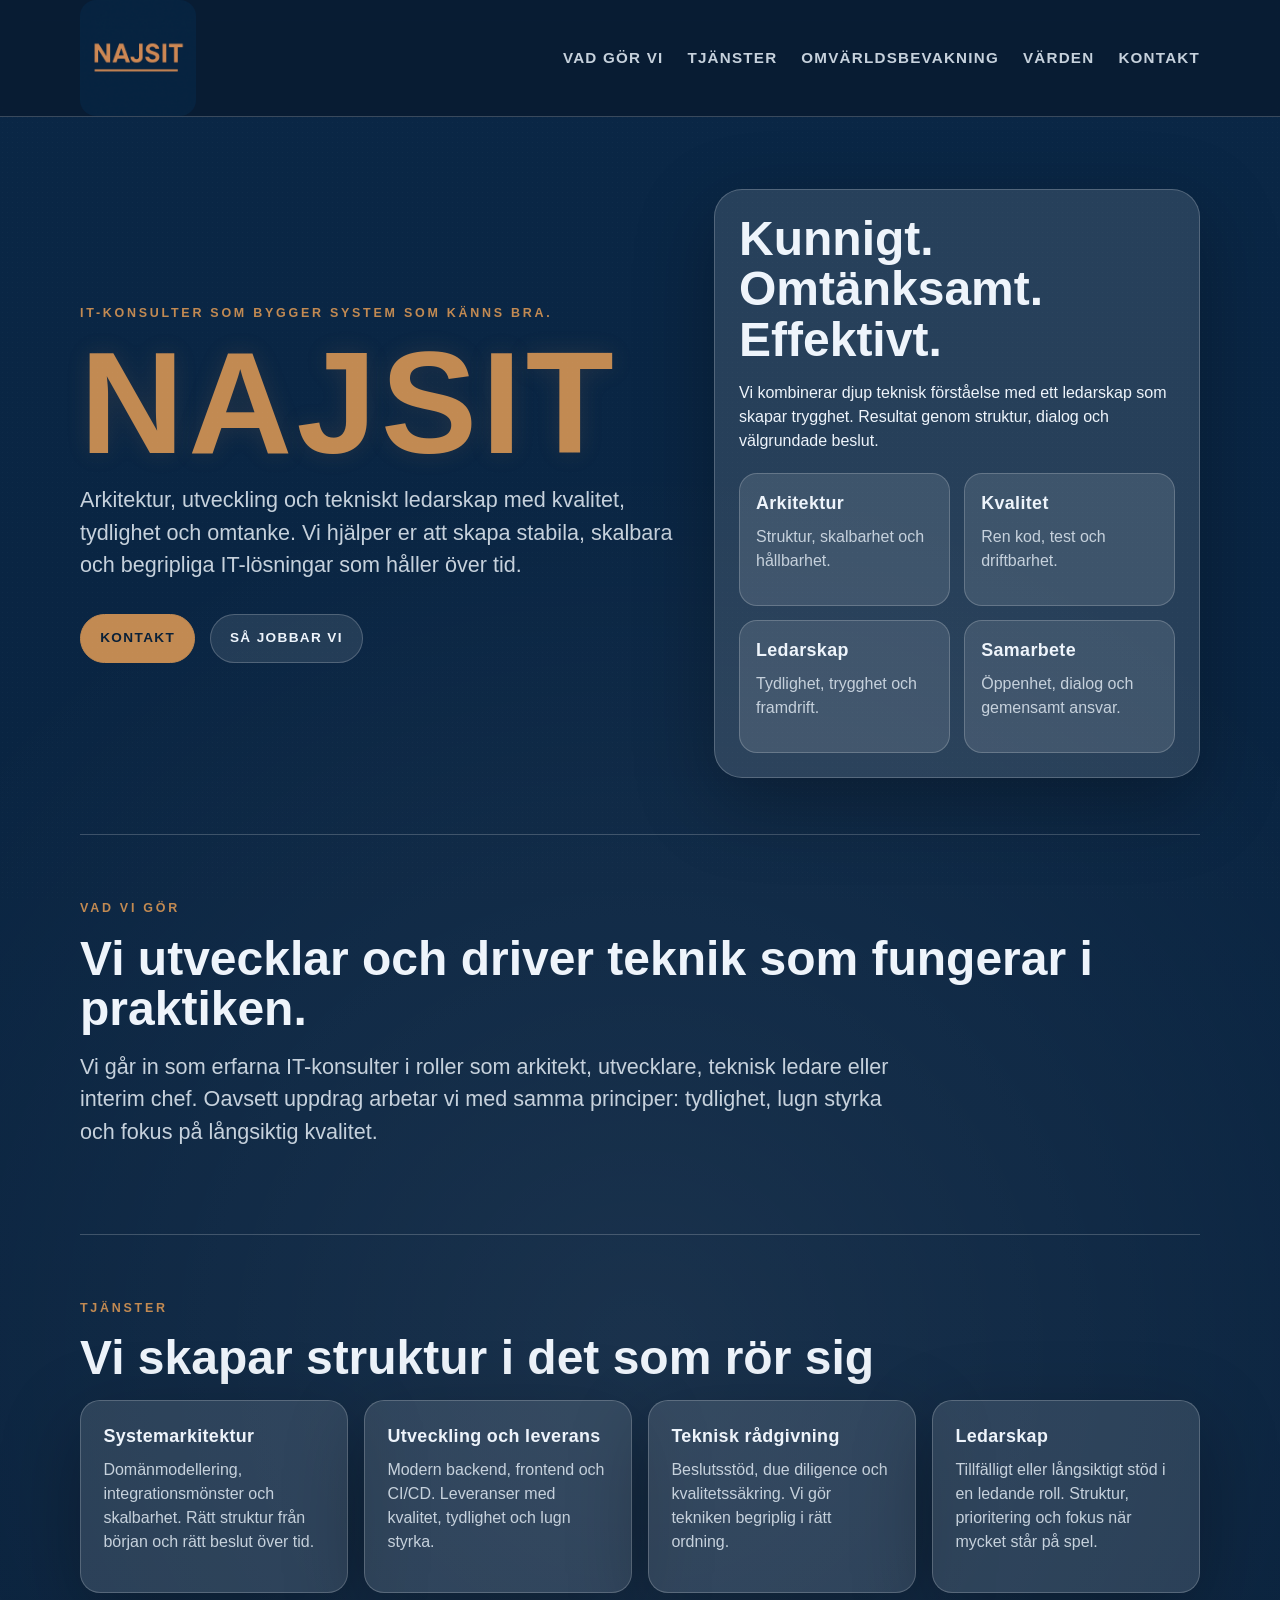
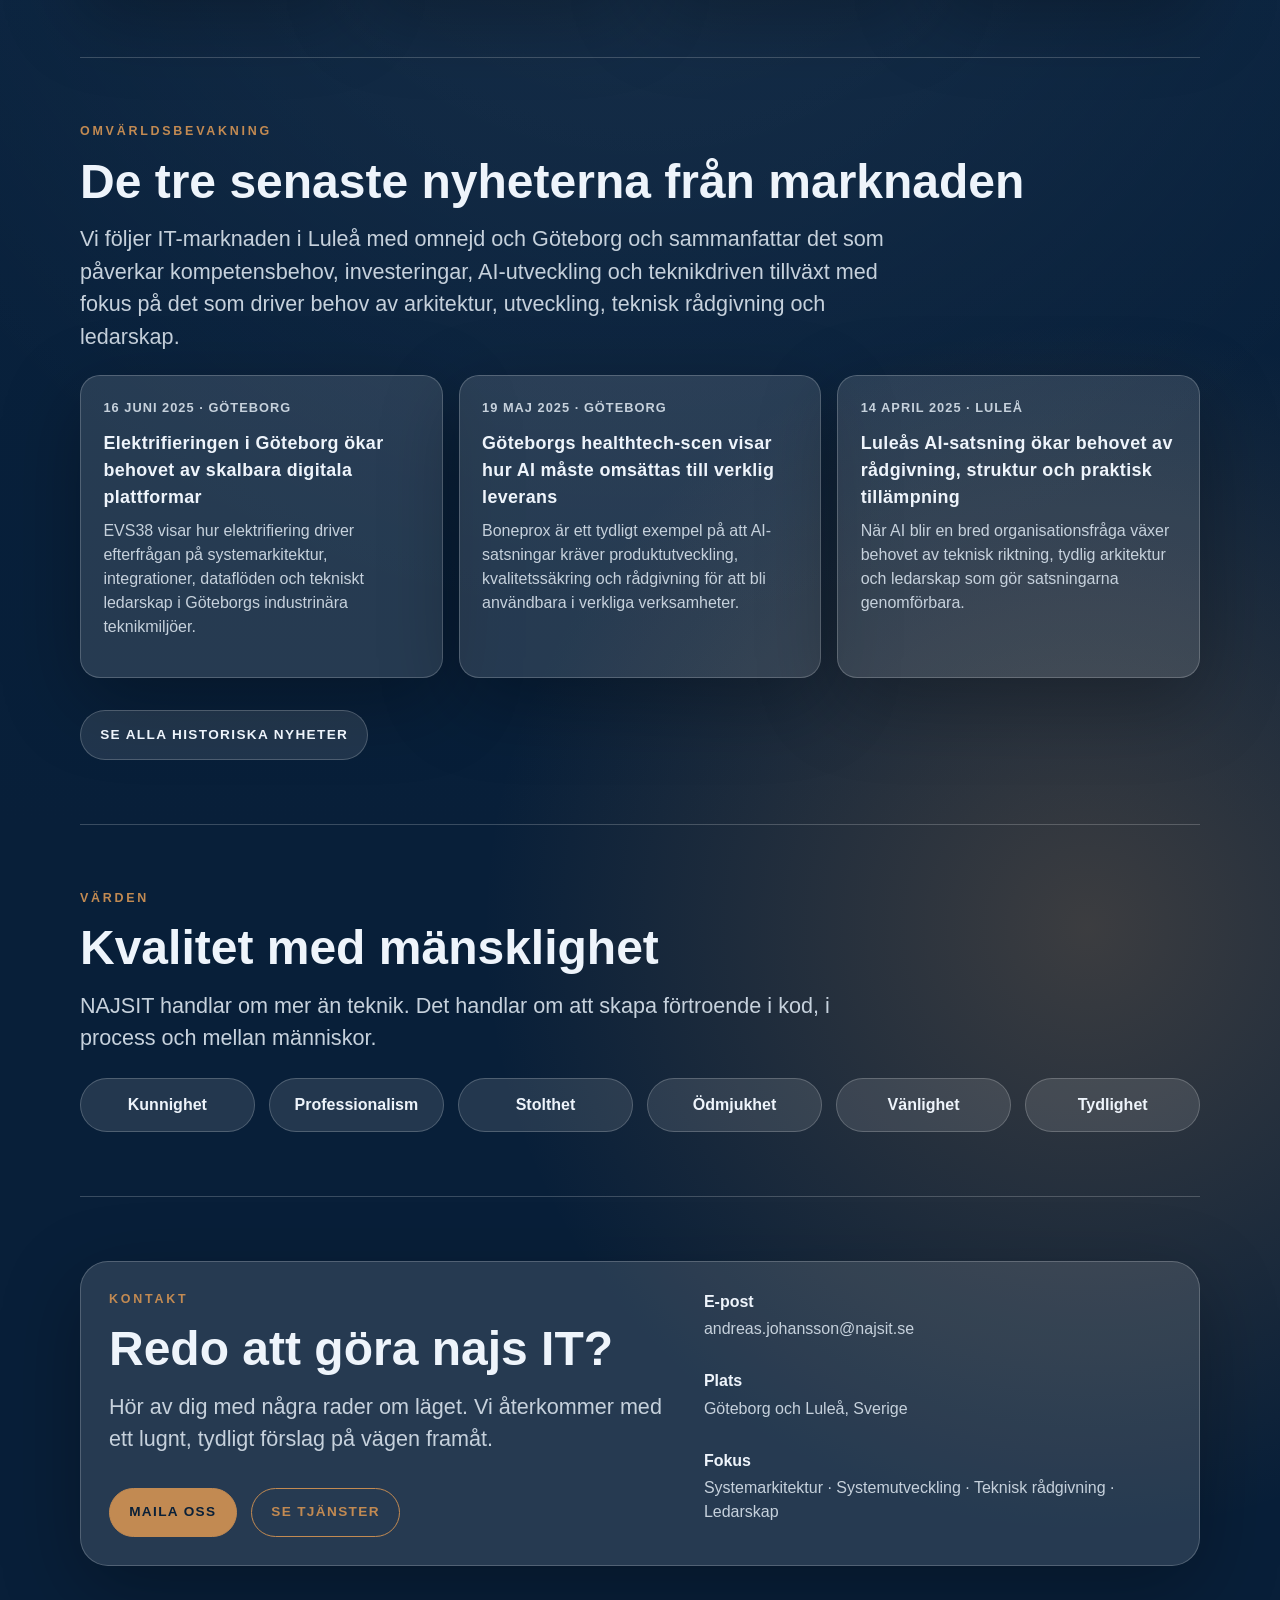
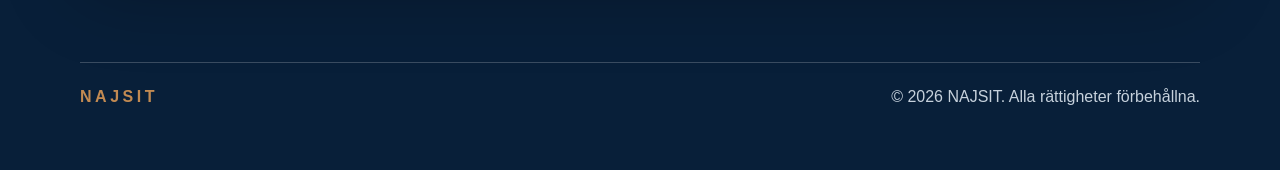
==== index.html @ ed7849d7 "Add NAJSIT public website" ====
<!DOCTYPE html>
<html lang="sv">
<head>
  <meta charset="UTF-8">
  <meta name="viewport" content="width=device-width, initial-scale=1.0">
  <title>NAJSIT - Teknik som känns bra.</title>
  <meta
    name="description"
    content="NAJSIT - systemarkitektur, utveckling och rådgivning med fokus på tydlighet, kvalitet och omtanke."
  >
  <meta property="og:title" content="NAJSIT - Teknik som känns bra.">
  <meta
    property="og:description"
    content="Vi förenklar det komplexa och bygger system som känns rätt - tekniskt, mänskligt och affärsmässigt."
  >
  <meta property="og:type" content="website">
  <meta property="og:locale" content="sv_SE">
  <link rel="icon" href="najsit.png">
  <link rel="stylesheet" href="styles.css">
</head>
<body>
  <div class="page-shell">
    <header class="site-header" aria-label="Huvudnavigering">
      <div class="container nav-bar">
        <a class="brand" href="#top" aria-label="NAJSIT hem">
          <img class="brand-mark" src="najsit.png" alt="NAJSIT logotyp">
        </a>
        <nav class="site-nav" aria-label="Sektioner">
          <a href="#vadgorvi">Vad gör vi</a>
          <a href="#tjanster">Tjänster</a>
          <a href="#omvarldsbevakning">Omvärldsbevakning</a>
          <a href="#varden">Värden</a>
          <a href="#kontakt">Kontakt</a>
        </nav>
      </div>
    </header>

    <main id="top">
      <section class="hero container" aria-labelledby="hero-title">
        <div class="hero-copy">
          <p class="eyebrow">IT-konsulter som bygger system som känns bra.</p>
          <h1 id="hero-title">NAJSIT</h1>
          <p class="lead">
            Arkitektur, utveckling och tekniskt ledarskap med kvalitet, tydlighet och omtanke.
            Vi hjälper er att skapa stabila, skalbara och begripliga IT-lösningar som håller över tid.
          </p>
          <div class="cta-row">
            <a class="button primary" href="#kontakt">Kontakt</a>
            <a class="button secondary" href="#tjanster">Så jobbar vi</a>
          </div>
        </div>

        <aside class="hero-panel" aria-label="Kort om hur vi jobbar">
          <div class="hero-panel-content">
            <h2>Kunnigt. Omtänksamt. Effektivt.</h2>
            <p>
              Vi kombinerar djup teknisk förståelse med ett ledarskap som skapar trygghet.
              Resultat genom struktur, dialog och välgrundade beslut.
            </p>
            <div class="metrics">
              <article class="metric">
                <h3>Arkitektur</h3>
                <p>Struktur, skalbarhet och hållbarhet.</p>
              </article>
              <article class="metric">
                <h3>Kvalitet</h3>
                <p>Ren kod, test och driftbarhet.</p>
              </article>
              <article class="metric">
                <h3>Ledarskap</h3>
                <p>Tydlighet, trygghet och framdrift.</p>
              </article>
              <article class="metric">
                <h3>Samarbete</h3>
                <p>Öppenhet, dialog och gemensamt ansvar.</p>
              </article>
            </div>
          </div>
        </aside>
      </section>

      <div class="divider container"></div>

      <section class="section container" id="vadgorvi" aria-labelledby="vadgorvi-title">
        <p class="section-label">Vad vi gör</p>
        <h2 id="vadgorvi-title">Vi utvecklar och driver teknik som fungerar i praktiken.</h2>
        <p class="lead narrow">
          Vi går in som erfarna IT-konsulter i roller som arkitekt, utvecklare, teknisk ledare
          eller interim chef. Oavsett uppdrag arbetar vi med samma principer: tydlighet, lugn
          styrka och fokus på långsiktig kvalitet.
        </p>
      </section>

      <div class="divider container"></div>

      <section class="section container" id="tjanster" aria-labelledby="services-title">
        <p class="section-label">Tjänster</p>
        <h2 id="services-title">Vi skapar struktur i det som rör sig</h2>
        <div class="cards">
          <a class="service-card-link" href="tjanster.html#systemarkitektur">
            <article class="card service-card">
              <h3>Systemarkitektur</h3>
              <p>Domänmodellering, integrationsmönster och skalbarhet. Rätt struktur från början och rätt beslut över tid.</p>
            </article>
          </a>
          <a class="service-card-link" href="tjanster.html#utveckling-och-leverans">
            <article class="card service-card">
              <h3>Utveckling och leverans</h3>
              <p>Modern backend, frontend och CI/CD. Leveranser med kvalitet, tydlighet och lugn styrka.</p>
            </article>
          </a>
          <a class="service-card-link" href="tjanster.html#teknisk-radgivning">
            <article class="card service-card">
              <h3>Teknisk rådgivning</h3>
              <p>Beslutsstöd, due diligence och kvalitetssäkring. Vi gör tekniken begriplig i rätt ordning.</p>
            </article>
          </a>
          <a class="service-card-link" href="tjanster.html#ledarskap">
            <article class="card service-card">
              <h3>Ledarskap</h3>
              <p>Tillfälligt eller långsiktigt stöd i en ledande roll. Struktur, prioritering och fokus när mycket står på spel.</p>
            </article>
          </a>
        </div>
      </section>

      <div class="divider container"></div>

      <section
        class="section container"
        id="omvarldsbevakning"
        aria-labelledby="market-watch-title"
      >
        <p class="section-label">Omvärldsbevakning</p>
        <h2 id="market-watch-title">De tre senaste nyheterna från marknaden</h2>
        <p class="lead narrow">
          Vi följer IT-marknaden i Luleå med omnejd och Göteborg och sammanfattar det som påverkar
          kompetensbehov, investeringar, AI-utveckling och teknikdriven tillväxt med fokus på det
          som driver behov av arkitektur, utveckling, teknisk rådgivning och ledarskap.
        </p>
        <div class="cards market-cards">
          <a class="news-card-link" href="nyheter.html#evs38-goteborg">
            <article class="card news-card">
              <p class="news-meta">16 juni 2025 · Göteborg</p>
              <h3>Elektrifieringen i Göteborg ökar behovet av skalbara digitala plattformar</h3>
              <p>
                EVS38 visar hur elektrifiering driver efterfrågan på systemarkitektur, integrationer,
                dataflöden och tekniskt ledarskap i Göteborgs industrinära teknikmiljöer.
              </p>
            </article>
          </a>
          <a class="news-card-link" href="nyheter.html#boneprox-goteborg">
            <article class="card news-card">
              <p class="news-meta">19 maj 2025 · Göteborg</p>
              <h3>Göteborgs healthtech-scen visar hur AI måste omsättas till verklig leverans</h3>
              <p>
                Boneprox är ett tydligt exempel på att AI-satsningar kräver produktutveckling,
                kvalitetssäkring och rådgivning för att bli användbara i verkliga verksamheter.
              </p>
            </article>
          </a>
          <a class="news-card-link" href="nyheter.html#ltu-ai-lulea">
            <article class="card news-card">
              <p class="news-meta">14 april 2025 · Luleå</p>
              <h3>Luleås AI-satsning ökar behovet av rådgivning, struktur och praktisk tillämpning</h3>
              <p>
                När AI blir en bred organisationsfråga växer behovet av teknisk riktning, tydlig
                arkitektur och ledarskap som gör satsningarna genomförbara.
              </p>
            </article>
          </a>
        </div>
        <div class="cta-row">
          <a class="button secondary" href="nyheter.html">Se alla historiska nyheter</a>
        </div>
      </section>

      <div class="divider container"></div>

      <section class="section container" id="varden" aria-labelledby="values-title">
        <p class="section-label">Värden</p>
        <h2 id="values-title">Kvalitet med mänsklighet</h2>
        <p class="lead narrow">
          NAJSIT handlar om mer än teknik. Det handlar om att skapa förtroende i kod,
          i process och mellan människor.
        </p>
        <div class="values">
          <div class="pill">Kunnighet</div>
          <div class="pill">Professionalism</div>
          <div class="pill">Stolthet</div>
          <div class="pill">Ödmjukhet</div>
          <div class="pill">Vänlighet</div>
          <div class="pill">Tydlighet</div>
        </div>
      </section>

      <div class="divider container"></div>

      <section class="section container" id="kontakt" aria-labelledby="contact-title">
        <div class="contact-panel">
          <div>
            <p class="section-label">Kontakt</p>
            <h2 id="contact-title">Redo att göra najs IT?</h2>
            <p class="lead narrow">
              Hör av dig med några rader om läget. Vi återkommer med ett lugnt, tydligt förslag på vägen framåt.
            </p>
            <div class="cta-row">
              <a
                class="button primary"
                href="mailto:andreas.johansson@najsit.se?subject=NAJSIT%20%7C%20Forfragan"
              >
                Maila oss
              </a>
              <a class="button accent" href="#tjanster">Se tjänster</a>
            </div>
          </div>

          <ul class="contact-list">
            <li>
              <strong>E-post</strong>
              <a href="mailto:andreas.johansson@najsit.se">andreas.johansson@najsit.se</a>
            </li>
            <li>
              <strong>Plats</strong>
              <span>Göteborg och Luleå, Sverige</span>
            </li>
            <li>
              <strong>Fokus</strong>
              <span>Systemarkitektur · Systemutveckling · Teknisk rådgivning · Ledarskap</span>
            </li>
          </ul>
        </div>
      </section>
    </main>

    <footer class="site-footer">
      <div class="container footer-inner">
        <div class="footer-brand">NAJSIT</div>
        <div>&copy; <span id="year"></span> NAJSIT. Alla rättigheter förbehållna.</div>
      </div>
    </footer>
  </div>

  <script src="script.js"></script>
</body>
</html>
---- styles.css ----
:root {
  --bg: #081f39;
  --bg-soft: #0d2b4a;
  --surface: rgba(255, 255, 255, 0.12);
  --surface-strong: rgba(255, 255, 255, 0.18);
  --text: #eef4fb;
  --muted: #c6d1dc;
  --line: rgba(255, 255, 255, 0.2);
  --accent: #c28a52;
  --accent-strong: #dda066;
  --shadow: 0 24px 80px rgba(0, 0, 0, 0.28);
}

* {
  box-sizing: border-box;
}

html {
  scroll-behavior: smooth;
}

body {
  margin: 0;
  min-height: 100vh;
  color: var(--text);
  font: 16px/1.5 "Avenir Next", Avenir, "Segoe UI", Arial, sans-serif;
  background:
    radial-gradient(circle at 85% 75%, rgba(194, 138, 82, 0.28), transparent 22%),
    radial-gradient(circle at 50% 40%, rgba(255, 255, 255, 0.07), transparent 42%),
    linear-gradient(180deg, #0a2746 0%, var(--bg) 72%);
}

a {
  color: inherit;
  text-decoration: none;
}

img {
  display: block;
  max-width: 100%;
}

.page-shell {
  position: relative;
  overflow: hidden;
}

.page-shell::before {
  content: "";
  position: fixed;
  inset: 0;
  pointer-events: none;
  opacity: 0.18;
  background-image:
    radial-gradient(rgba(255, 255, 255, 0.12) 0.5px, transparent 0.5px);
  background-size: 5px 5px;
}

.container {
  width: min(1120px, calc(100% - 2rem));
  margin: 0 auto;
}

.site-header {
  position: sticky;
  top: 0;
  z-index: 20;
  backdrop-filter: blur(12px);
  background: rgba(8, 25, 47, 0.76);
  border-bottom: 1px solid var(--line);
}

.nav-bar,
.footer-inner {
  display: flex;
  align-items: center;
  justify-content: space-between;
  gap: 1.5rem;
}

.nav-bar {
  min-height: 92px;
}

.brand-mark {
  width: 116px;
  height: 116px;
  border-radius: 16px;
}

.site-nav {
  display: flex;
  flex-wrap: wrap;
  gap: 1.5rem;
  font-size: 0.95rem;
  font-weight: 700;
  letter-spacing: 0.08em;
  text-transform: uppercase;
}

.site-nav a {
  color: var(--muted);
}

.site-nav a:hover {
  color: var(--text);
}

.hero {
  display: grid;
  grid-template-columns: 1.1fr 0.9fr;
  gap: 2.5rem;
  align-items: center;
  padding: 4.5rem 0 3.5rem;
}

.eyebrow,
.section-label {
  margin: 0 0 1rem;
  color: var(--accent);
  font-size: 0.78rem;
  font-weight: 800;
  letter-spacing: 0.22em;
  text-transform: uppercase;
}

h1,
h2,
h3,
p {
  margin-top: 0;
}

h1 {
  margin-bottom: 1rem;
  font-size: clamp(4rem, 15vw, 9rem);
  line-height: 0.9;
  letter-spacing: 0.03em;
  color: var(--accent);
  text-shadow: 0 0 24px rgba(194, 138, 82, 0.14);
}

h2 {
  margin-bottom: 1rem;
  font-size: clamp(1.8rem, 4vw, 3rem);
  line-height: 1.05;
}

h3 {
  margin-bottom: 0.5rem;
  font-size: 1.12rem;
  letter-spacing: 0.02em;
}

.lead,
.card p,
.metric p,
.contact-list,
.contact-list span {
  color: var(--muted);
}

.lead {
  max-width: 58ch;
  font-size: clamp(1.05rem, 2.2vw, 1.35rem);
}

.lead.narrow {
  max-width: 68ch;
}

.cta-row {
  display: flex;
  flex-wrap: wrap;
  gap: 0.9rem;
  margin-top: 2rem;
}

.button {
  display: inline-flex;
  align-items: center;
  justify-content: center;
  min-height: 48px;
  padding: 0.85rem 1.2rem;
  border: 1px solid var(--line);
  border-radius: 999px;
  font-size: 0.85rem;
  font-weight: 800;
  letter-spacing: 0.1em;
  text-transform: uppercase;
  transition: transform 160ms ease, border-color 160ms ease, background-color 160ms ease;
}

.button:hover {
  transform: translateY(-1px);
}

.button.primary {
  background: var(--accent);
  border-color: var(--accent);
  color: #0a2038;
}

.button.secondary {
  background: rgba(255, 255, 255, 0.1);
}

.button.accent {
  border-color: var(--accent);
  color: var(--accent);
}

.hero-panel,
.card,
.contact-panel {
  border: 1px solid var(--line);
  background: var(--surface);
  box-shadow: var(--shadow);
}

.hero-panel {
  border-radius: 28px;
  overflow: hidden;
}

.hero-panel-content {
  padding: 1.5rem;
}

.metrics {
  display: grid;
  grid-template-columns: repeat(2, minmax(0, 1fr));
  gap: 0.9rem;
  margin-top: 1.25rem;
}

.metric {
  padding: 1rem;
  border: 1px solid var(--line);
  border-radius: 18px;
  background: rgba(255, 255, 255, 0.11);
}

.divider {
  height: 1px;
  background: var(--line);
}

.section {
  padding: 4rem 0;
}

.cards {
  display: grid;
  grid-template-columns: repeat(4, minmax(0, 1fr));
  gap: 1rem;
}

.market-cards {
  grid-template-columns: repeat(3, minmax(0, 1fr));
}

.news-card-link {
  display: block;
}

.service-card-link {
  display: block;
}

.news-card {
  height: 100%;
}

.service-card {
  height: 100%;
}

.news-meta,
.archive-meta {
  margin-bottom: 0.8rem;
  color: var(--accent);
  font-size: 0.8rem;
  font-weight: 800;
  letter-spacing: 0.08em;
  text-transform: uppercase;
}

.card {
  padding: 1.4rem;
  border-radius: 20px;
}

.values {
  display: grid;
  grid-template-columns: repeat(6, minmax(0, 1fr));
  gap: 0.9rem;
  margin-top: 1.5rem;
}

.pill {
  padding: 0.85rem 1rem;
  border: 1px solid var(--line);
  border-radius: 999px;
  text-align: center;
  font-weight: 700;
  color: var(--text);
  background: rgba(255, 255, 255, 0.11);
}

.contact-panel {
  display: grid;
  grid-template-columns: 1.1fr 0.9fr;
  gap: 1.5rem;
  padding: 1.75rem;
  border-radius: 28px;
}

.contact-list {
  display: grid;
  gap: 1rem;
  margin: 0;
  padding: 0;
  list-style: none;
}

.contact-list strong {
  display: block;
  margin-bottom: 0.2rem;
  color: var(--text);
}

.site-footer {
  padding: 2rem 0 2.5rem;
}

.archive-hero {
  padding-bottom: 2.5rem;
}

.archive-title {
  margin-bottom: 1rem;
  font-size: clamp(2.8rem, 8vw, 5.5rem);
  line-height: 0.95;
  letter-spacing: 0.01em;
  color: var(--accent);
}

.archive-list {
  display: grid;
  gap: 1rem;
}

.archive-item {
  padding: 1.6rem;
  border: 1px solid var(--line);
  border-radius: 24px;
  background: var(--surface);
  box-shadow: var(--shadow);
}

.source-link {
  display: inline-flex;
  margin-top: 0.8rem;
  color: var(--accent);
  font-weight: 700;
}

.footer-inner {
  min-height: 68px;
  border-top: 1px solid var(--line);
  color: var(--muted);
}

.footer-brand {
  color: var(--accent);
  font-weight: 800;
  letter-spacing: 0.22em;
}

@media (max-width: 980px) {
  .hero,
  .contact-panel,
  .cards,
  .values {
    grid-template-columns: 1fr;
  }

  .metrics {
    grid-template-columns: 1fr 1fr;
  }
}

@media (max-width: 720px) {
  .nav-bar,
  .footer-inner {
    flex-direction: column;
    align-items: flex-start;
  }

  .site-nav {
    gap: 1rem;
    font-size: 0.8rem;
  }

  .hero {
    padding-top: 3rem;
  }

  h1 {
    font-size: clamp(3.2rem, 25vw, 6rem);
  }

  .metrics {
    grid-template-columns: 1fr;
  }

  .values {
    grid-template-columns: repeat(2, minmax(0, 1fr));
  }
}
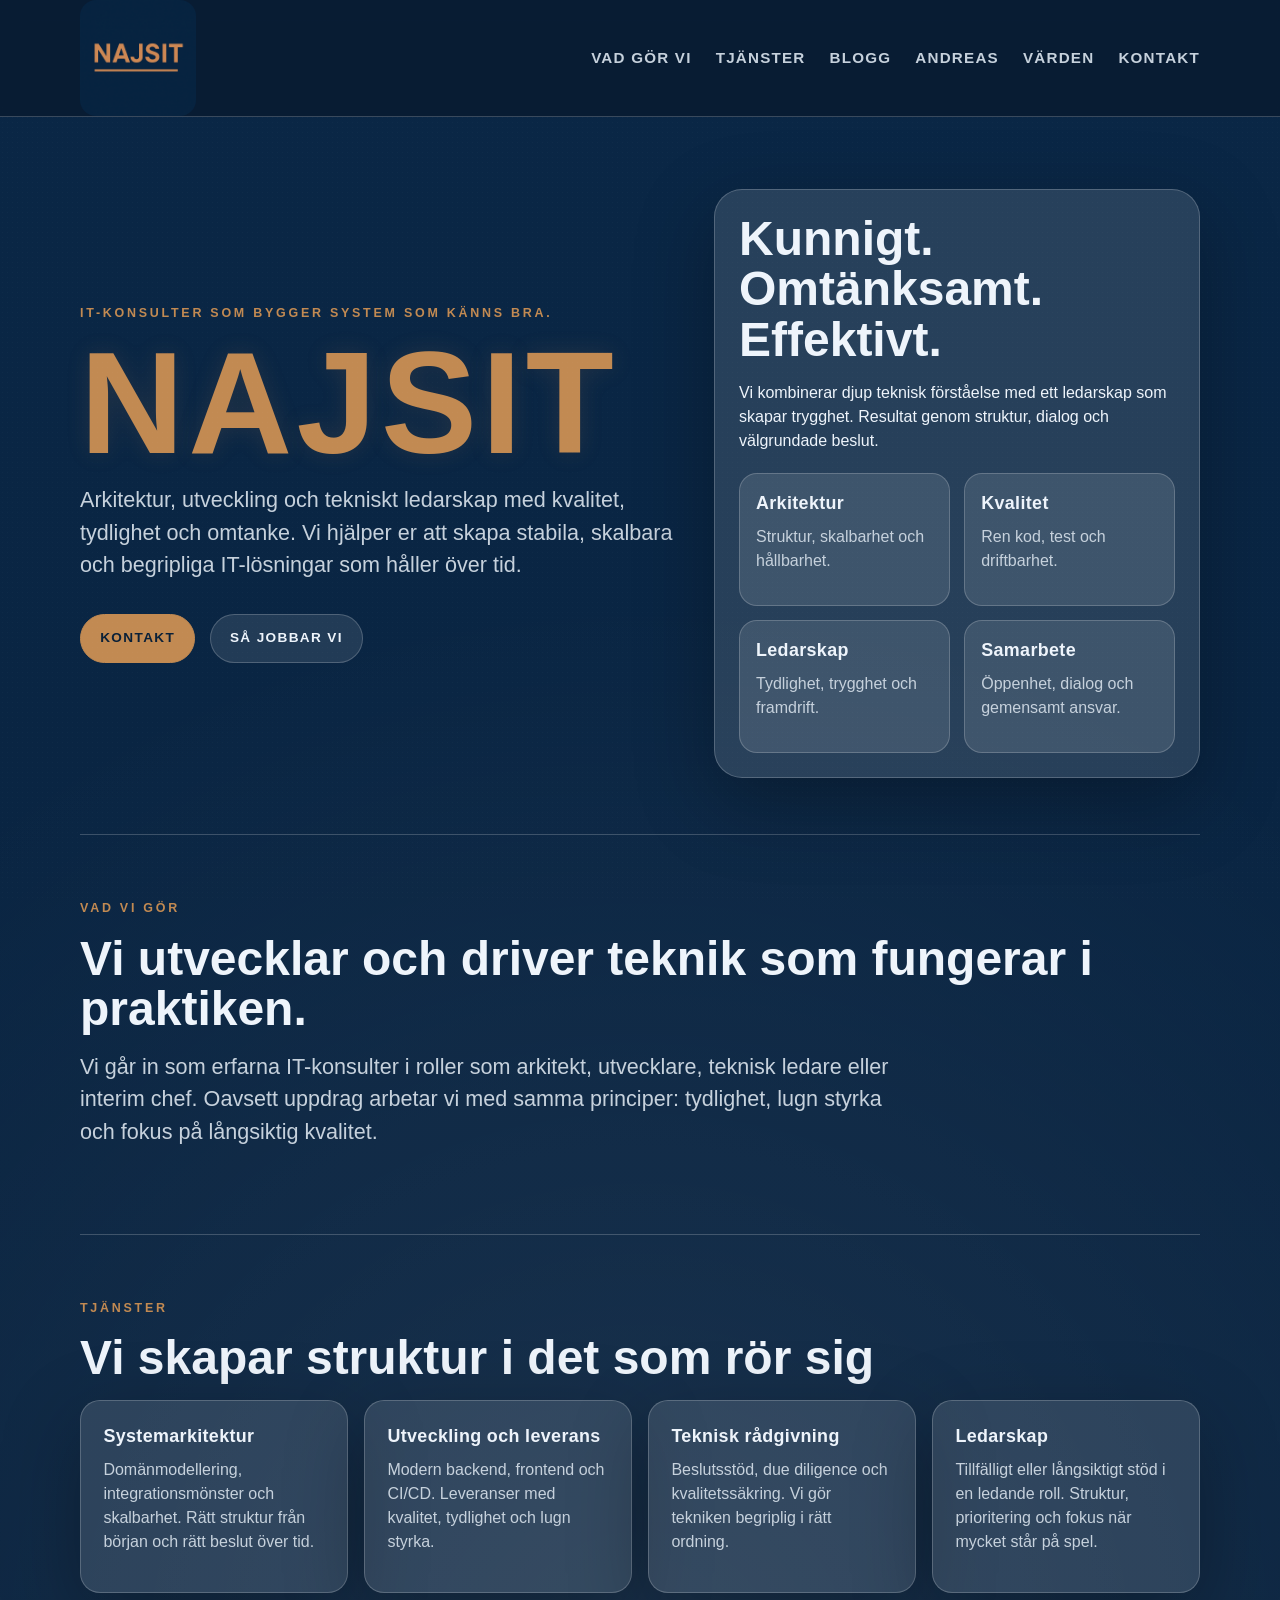
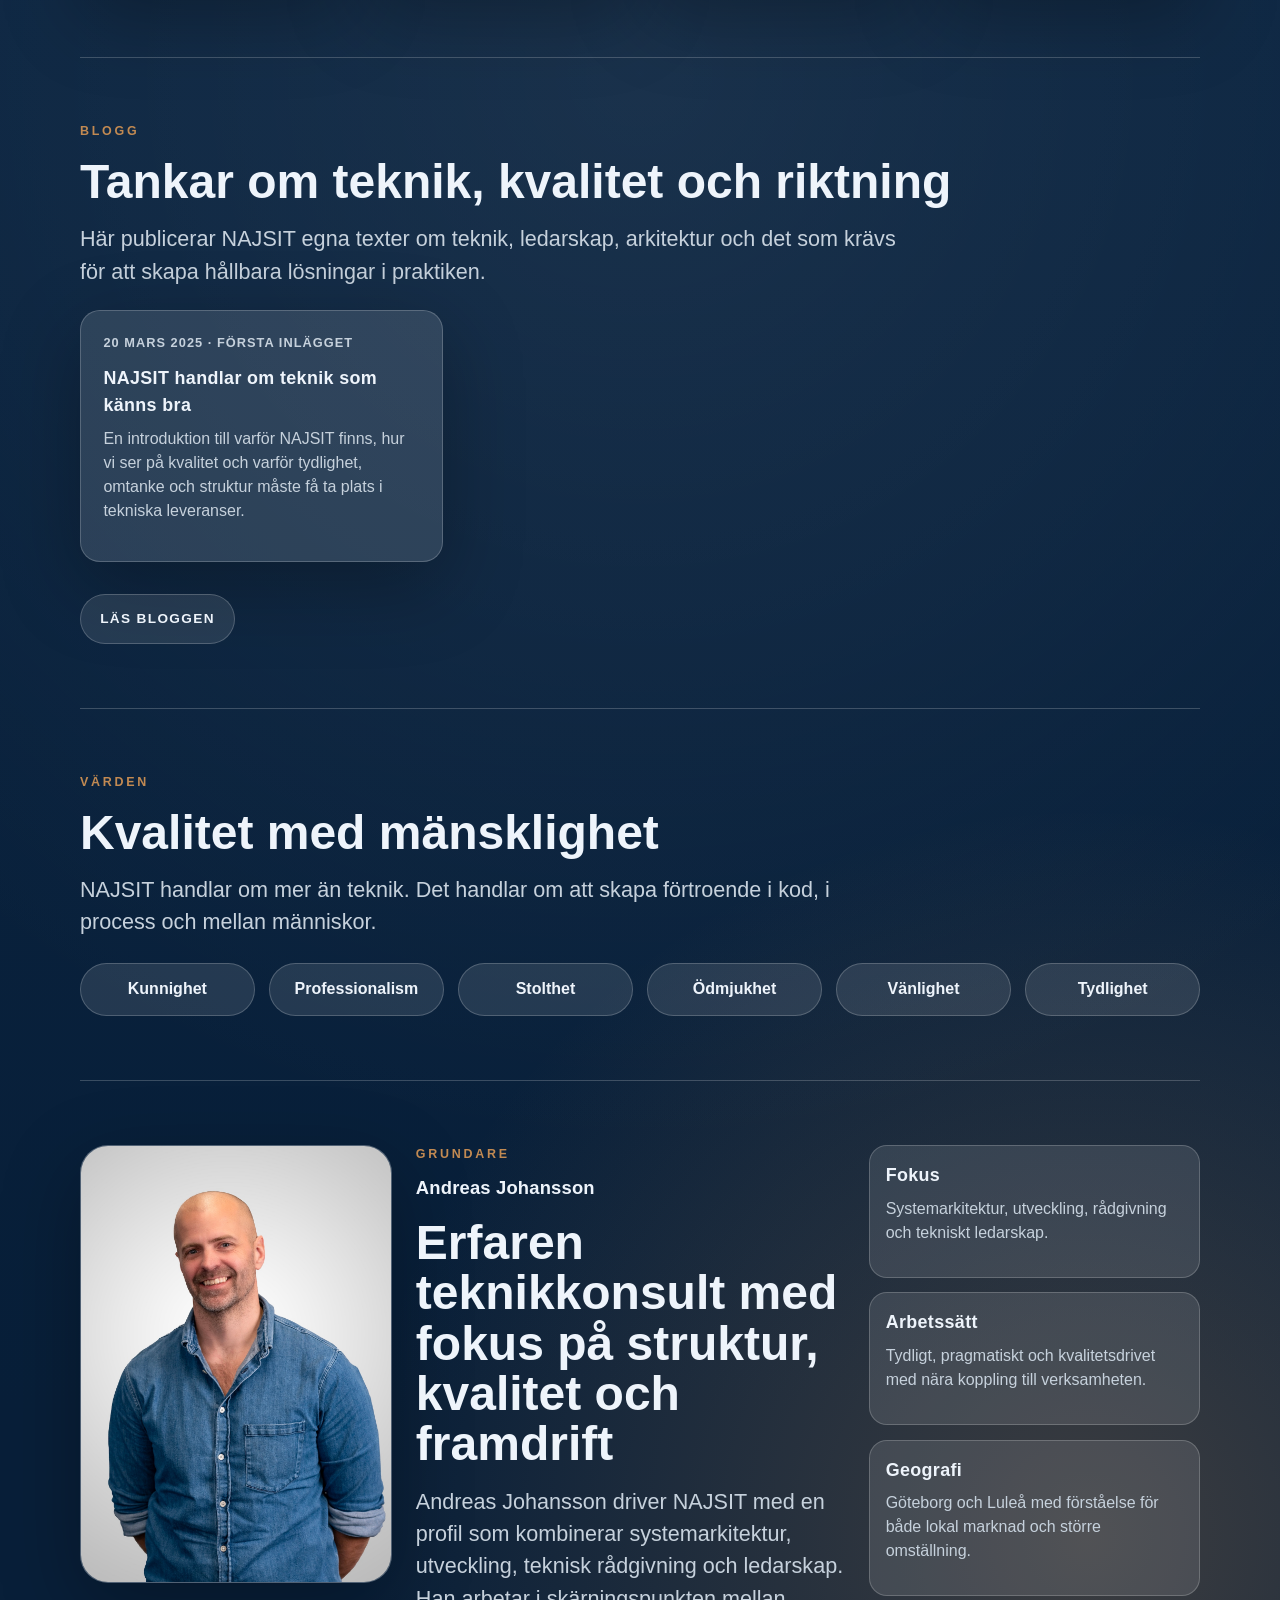
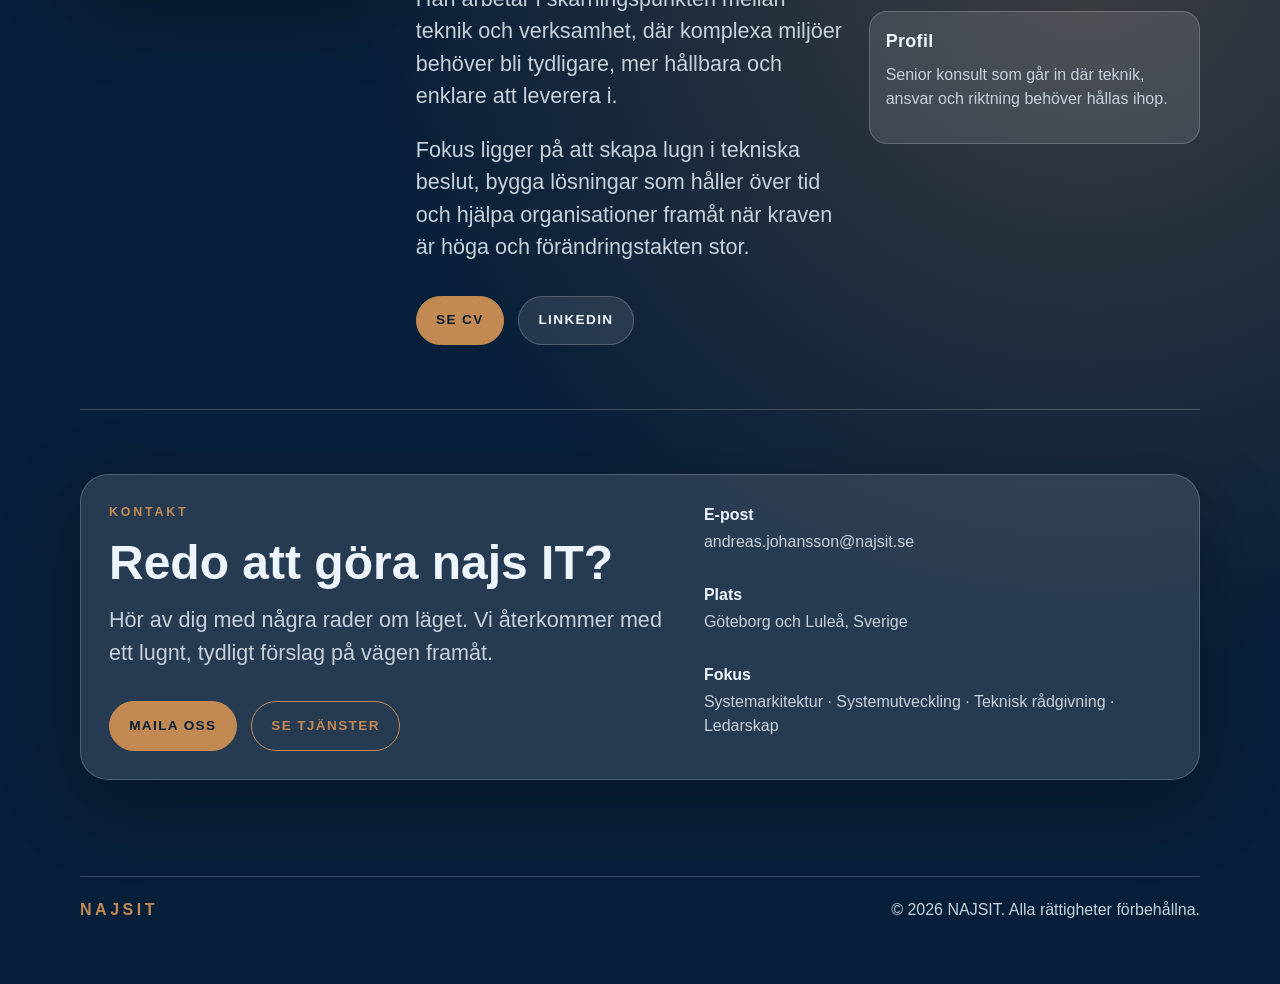
==== commit 6a3ac8e0: "Add founder profile and blog" ====
--- a/index.html
+++ b/index.html
@@ -28,7 +28,8 @@
         <nav class="site-nav" aria-label="Sektioner">
           <a href="#vadgorvi">Vad gör vi</a>
           <a href="#tjanster">Tjänster</a>
-          <a href="#omvarldsbevakning">Omvärldsbevakning</a>
+          <a href="#blogg">Blogg</a>
+          <a href="#andreas">Andreas</a>
           <a href="#varden">Värden</a>
           <a href="#kontakt">Kontakt</a>
         </nav>
@@ -128,50 +129,29 @@
 
       <section
         class="section container"
-        id="omvarldsbevakning"
-        aria-labelledby="market-watch-title"
+        id="blogg"
+        aria-labelledby="blog-title"
       >
-        <p class="section-label">Omvärldsbevakning</p>
-        <h2 id="market-watch-title">De tre senaste nyheterna från marknaden</h2>
+        <p class="section-label">Blogg</p>
+        <h2 id="blog-title">Tankar om teknik, kvalitet och riktning</h2>
         <p class="lead narrow">
-          Vi följer IT-marknaden i Luleå med omnejd och Göteborg och sammanfattar det som påverkar
-          kompetensbehov, investeringar, AI-utveckling och teknikdriven tillväxt med fokus på det
-          som driver behov av arkitektur, utveckling, teknisk rådgivning och ledarskap.
+          Här publicerar NAJSIT egna texter om teknik, ledarskap, arkitektur och det som krävs
+          för att skapa hållbara lösningar i praktiken.
         </p>
         <div class="cards market-cards">
-          <a class="news-card-link" href="nyheter.html#evs38-goteborg">
+          <a class="news-card-link" href="blogg.html#om-najsit">
             <article class="card news-card">
-              <p class="news-meta">16 juni 2025 · Göteborg</p>
-              <h3>Elektrifieringen i Göteborg ökar behovet av skalbara digitala plattformar</h3>
+              <p class="news-meta">20 mars 2025 · Första inlägget</p>
+              <h3>NAJSIT handlar om teknik som känns bra</h3>
               <p>
-                EVS38 visar hur elektrifiering driver efterfrågan på systemarkitektur, integrationer,
-                dataflöden och tekniskt ledarskap i Göteborgs industrinära teknikmiljöer.
+                En introduktion till varför NAJSIT finns, hur vi ser på kvalitet och varför tydlighet,
+                omtanke och struktur måste få ta plats i tekniska leveranser.
               </p>
             </article>
           </a>
-          <a class="news-card-link" href="nyheter.html#boneprox-goteborg">
-            <article class="card news-card">
-              <p class="news-meta">19 maj 2025 · Göteborg</p>
-              <h3>Göteborgs healthtech-scen visar hur AI måste omsättas till verklig leverans</h3>
-              <p>
-                Boneprox är ett tydligt exempel på att AI-satsningar kräver produktutveckling,
-                kvalitetssäkring och rådgivning för att bli användbara i verkliga verksamheter.
-              </p>
-            </article>
-          </a>
-          <a class="news-card-link" href="nyheter.html#ltu-ai-lulea">
-            <article class="card news-card">
-              <p class="news-meta">14 april 2025 · Luleå</p>
-              <h3>Luleås AI-satsning ökar behovet av rådgivning, struktur och praktisk tillämpning</h3>
-              <p>
-                När AI blir en bred organisationsfråga växer behovet av teknisk riktning, tydlig
-                arkitektur och ledarskap som gör satsningarna genomförbara.
-              </p>
-            </article>
-          </a>
         </div>
         <div class="cta-row">
-          <a class="button secondary" href="nyheter.html">Se alla historiska nyheter</a>
+          <a class="button secondary" href="blogg.html">Läs bloggen</a>
         </div>
       </section>
 
@@ -196,6 +176,57 @@
 
       <div class="divider container"></div>
 
+      <section class="section container" id="andreas" aria-labelledby="andreas-title">
+        <div class="profile-panel">
+          <div class="profile-image-wrap">
+            <img
+              class="profile-image"
+              src="Bild 2023-11-07 kl. 09.57.JPG"
+              alt="Porträtt på Andreas Johansson"
+            >
+          </div>
+          <div class="profile-copy">
+            <p class="section-label">Grundare</p>
+            <p class="profile-name">Andreas Johansson</p>
+            <h2 id="andreas-title">Erfaren teknikkonsult med fokus på struktur, kvalitet och framdrift</h2>
+            <p class="lead narrow">
+              Andreas Johansson driver NAJSIT med en profil som kombinerar systemarkitektur,
+              utveckling, teknisk rådgivning och ledarskap. Han arbetar i skärningspunkten mellan
+              teknik och verksamhet, där komplexa miljöer behöver bli tydligare, mer hållbara och
+              enklare att leverera i.
+            </p>
+            <p class="lead narrow">
+              Fokus ligger på att skapa lugn i tekniska beslut, bygga lösningar som håller över tid
+              och hjälpa organisationer framåt när kraven är höga och förändringstakten stor.
+            </p>
+            <div class="cta-row">
+              <a class="button primary" href="cv.html">Se CV</a>
+              <a class="button secondary" href="https://www.linkedin.com/in/ajohansson/" target="_blank" rel="noreferrer">LinkedIn</a>
+            </div>
+          </div>
+          <div class="profile-facts">
+            <div class="metric">
+              <h3>Fokus</h3>
+              <p>Systemarkitektur, utveckling, rådgivning och tekniskt ledarskap.</p>
+            </div>
+            <div class="metric">
+              <h3>Arbetssätt</h3>
+              <p>Tydligt, pragmatiskt och kvalitetsdrivet med nära koppling till verksamheten.</p>
+            </div>
+            <div class="metric">
+              <h3>Geografi</h3>
+              <p>Göteborg och Luleå med förståelse för både lokal marknad och större omställning.</p>
+            </div>
+            <div class="metric">
+              <h3>Profil</h3>
+              <p>Senior konsult som går in där teknik, ansvar och riktning behöver hållas ihop.</p>
+            </div>
+          </div>
+        </div>
+      </section>
+
+      <div class="divider container"></div>
+
       <section class="section container" id="kontakt" aria-labelledby="contact-title">
         <div class="contact-panel">
           <div>
--- a/styles.css
+++ b/styles.css
@@ -316,6 +316,42 @@
   border-radius: 28px;
 }
 
+.profile-panel {
+  display: grid;
+  grid-template-columns: 0.8fr 1.1fr 0.85fr;
+  gap: 1.5rem;
+  align-items: start;
+}
+
+.profile-image-wrap,
+.cv-hero-image-wrap {
+  border: 1px solid var(--line);
+  border-radius: 28px;
+  overflow: hidden;
+  background: var(--surface);
+  box-shadow: var(--shadow);
+}
+
+.profile-image {
+  width: 100%;
+  height: 100%;
+  object-fit: cover;
+  display: block;
+}
+
+.profile-facts {
+  display: grid;
+  gap: 0.9rem;
+}
+
+.profile-name {
+  margin: -0.35rem 0 1rem;
+  color: var(--text);
+  font-size: 1.15rem;
+  font-weight: 700;
+  letter-spacing: 0.01em;
+}
+
 .contact-list {
   display: grid;
   gap: 1rem;
@@ -346,9 +382,38 @@
   color: var(--accent);
 }
 
+.cv-hero-layout {
+  display: grid;
+  grid-template-columns: 1.1fr 0.7fr;
+  gap: 1.5rem;
+  align-items: center;
+}
+
+.cv-hero-copy .lead {
+  margin-bottom: 0;
+}
+
 .archive-list {
   display: grid;
   gap: 1rem;
+}
+
+.cv-values {
+  grid-template-columns: repeat(3, minmax(0, 1fr));
+}
+
+.cv-key-grid,
+.cv-columns {
+  display: grid;
+  grid-template-columns: repeat(2, minmax(0, 1fr));
+  gap: 1rem;
+}
+
+.cv-list {
+  margin: 0;
+  padding-left: 1.2rem;
+  color: var(--muted);
+  line-height: 1.8;
 }
 
 .archive-item {
@@ -380,6 +445,8 @@
 
 @media (max-width: 980px) {
   .hero,
+  .profile-panel,
+  .cv-hero-layout,
   .contact-panel,
   .cards,
   .values {
@@ -388,6 +455,11 @@
 
   .metrics {
     grid-template-columns: 1fr 1fr;
+  }
+
+  .cv-key-grid,
+  .cv-columns {
+    grid-template-columns: 1fr;
   }
 }
 
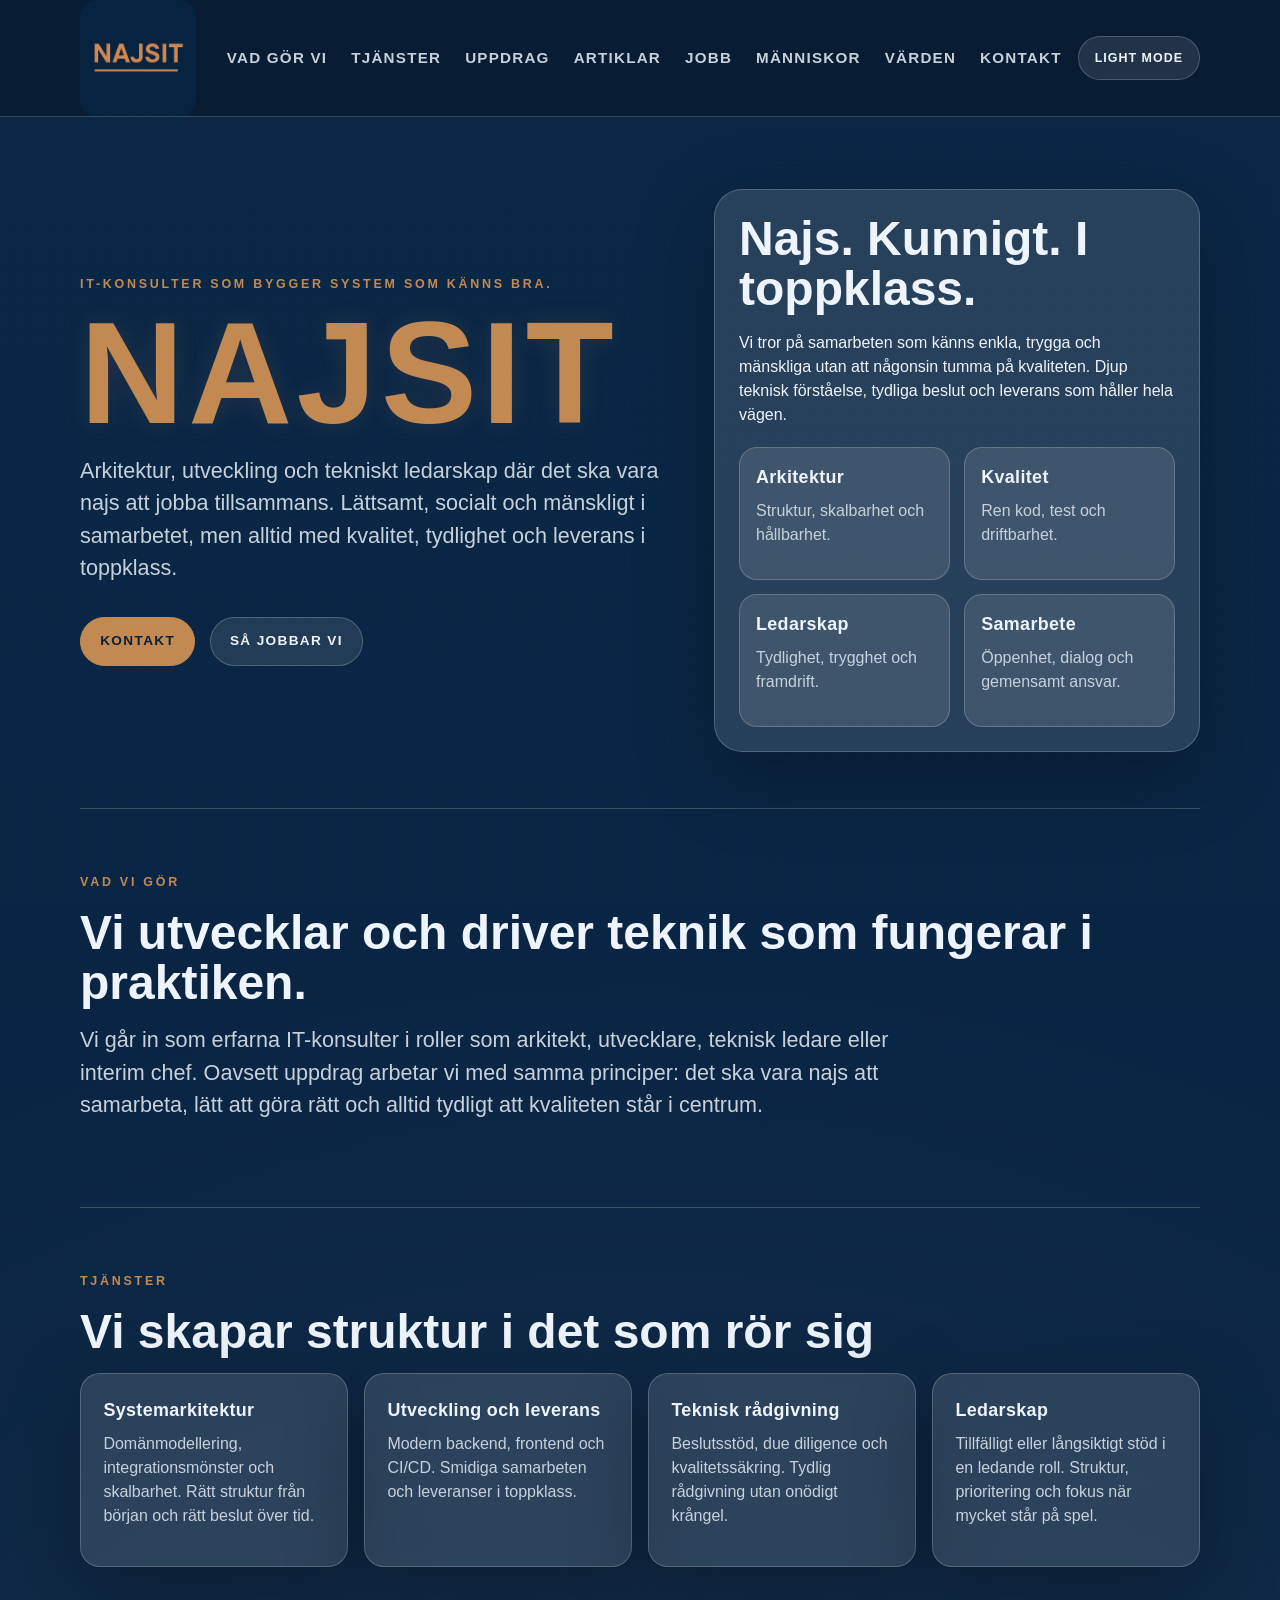
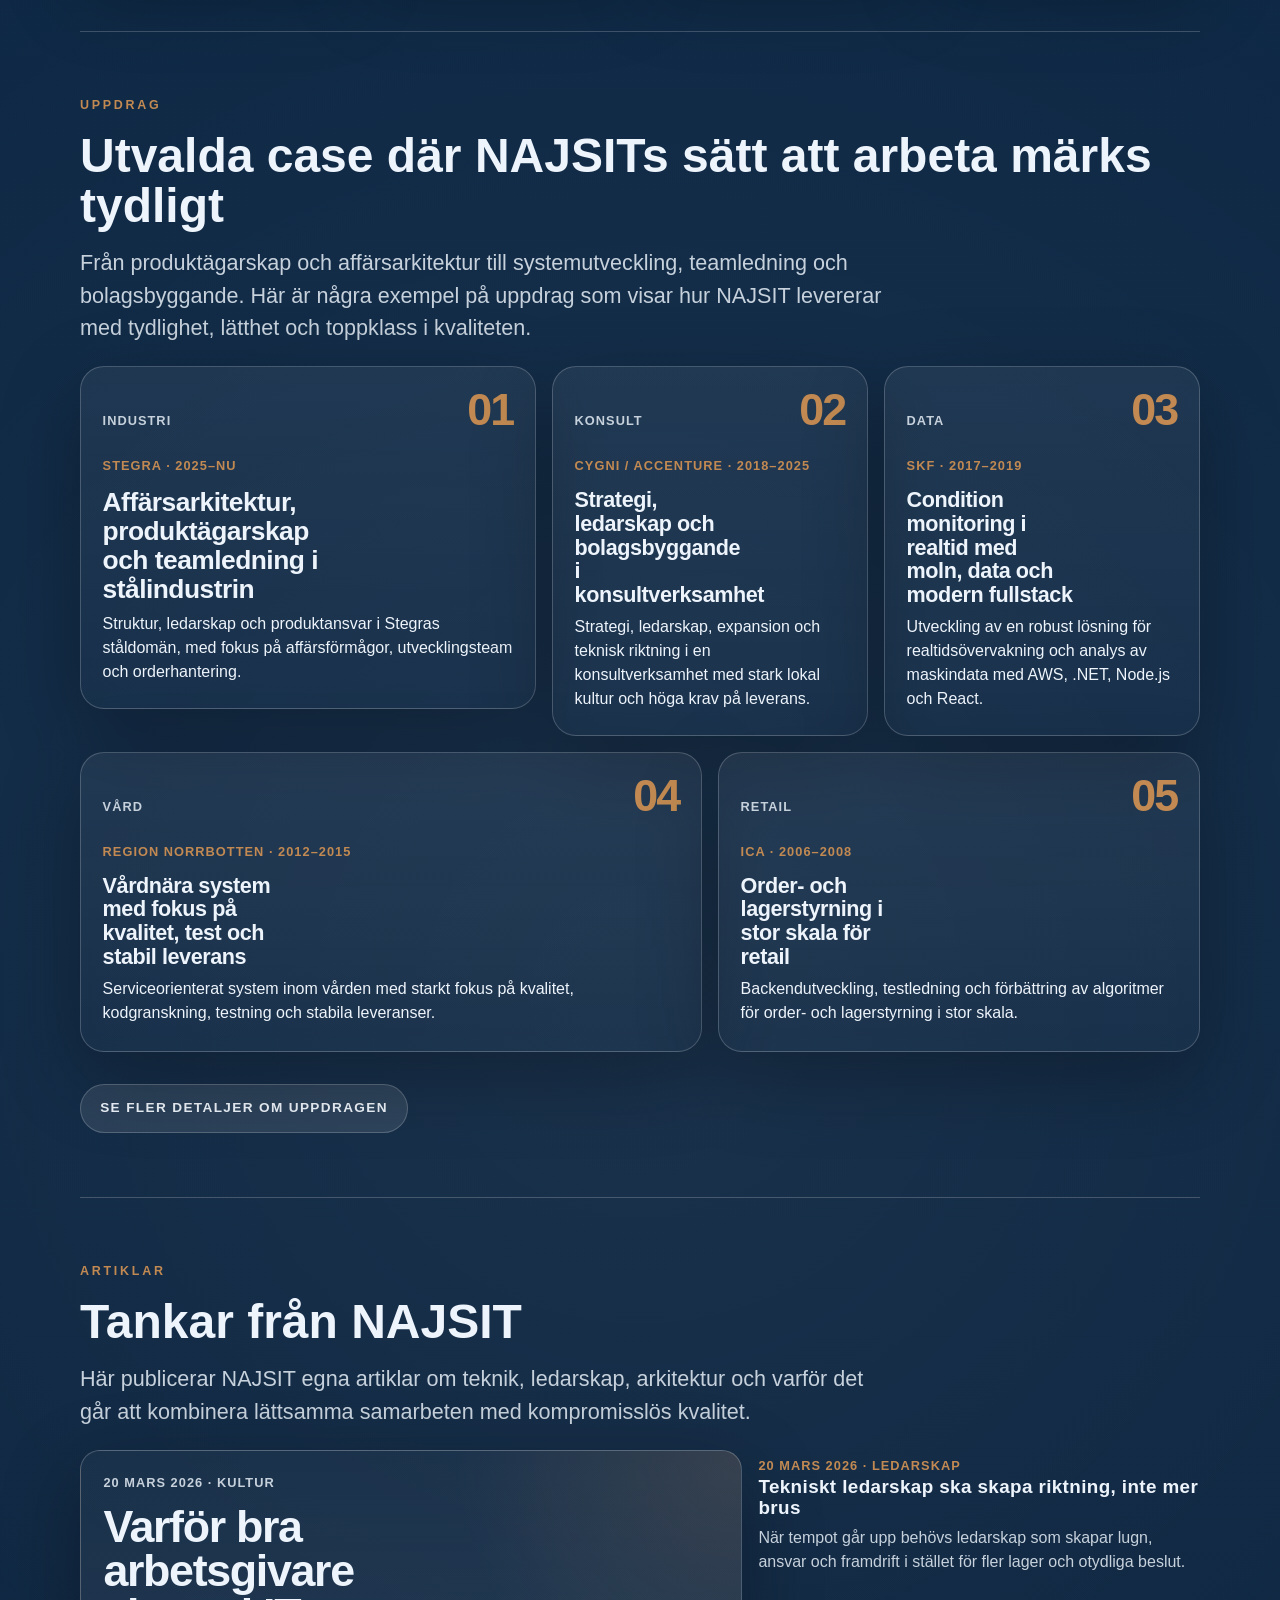
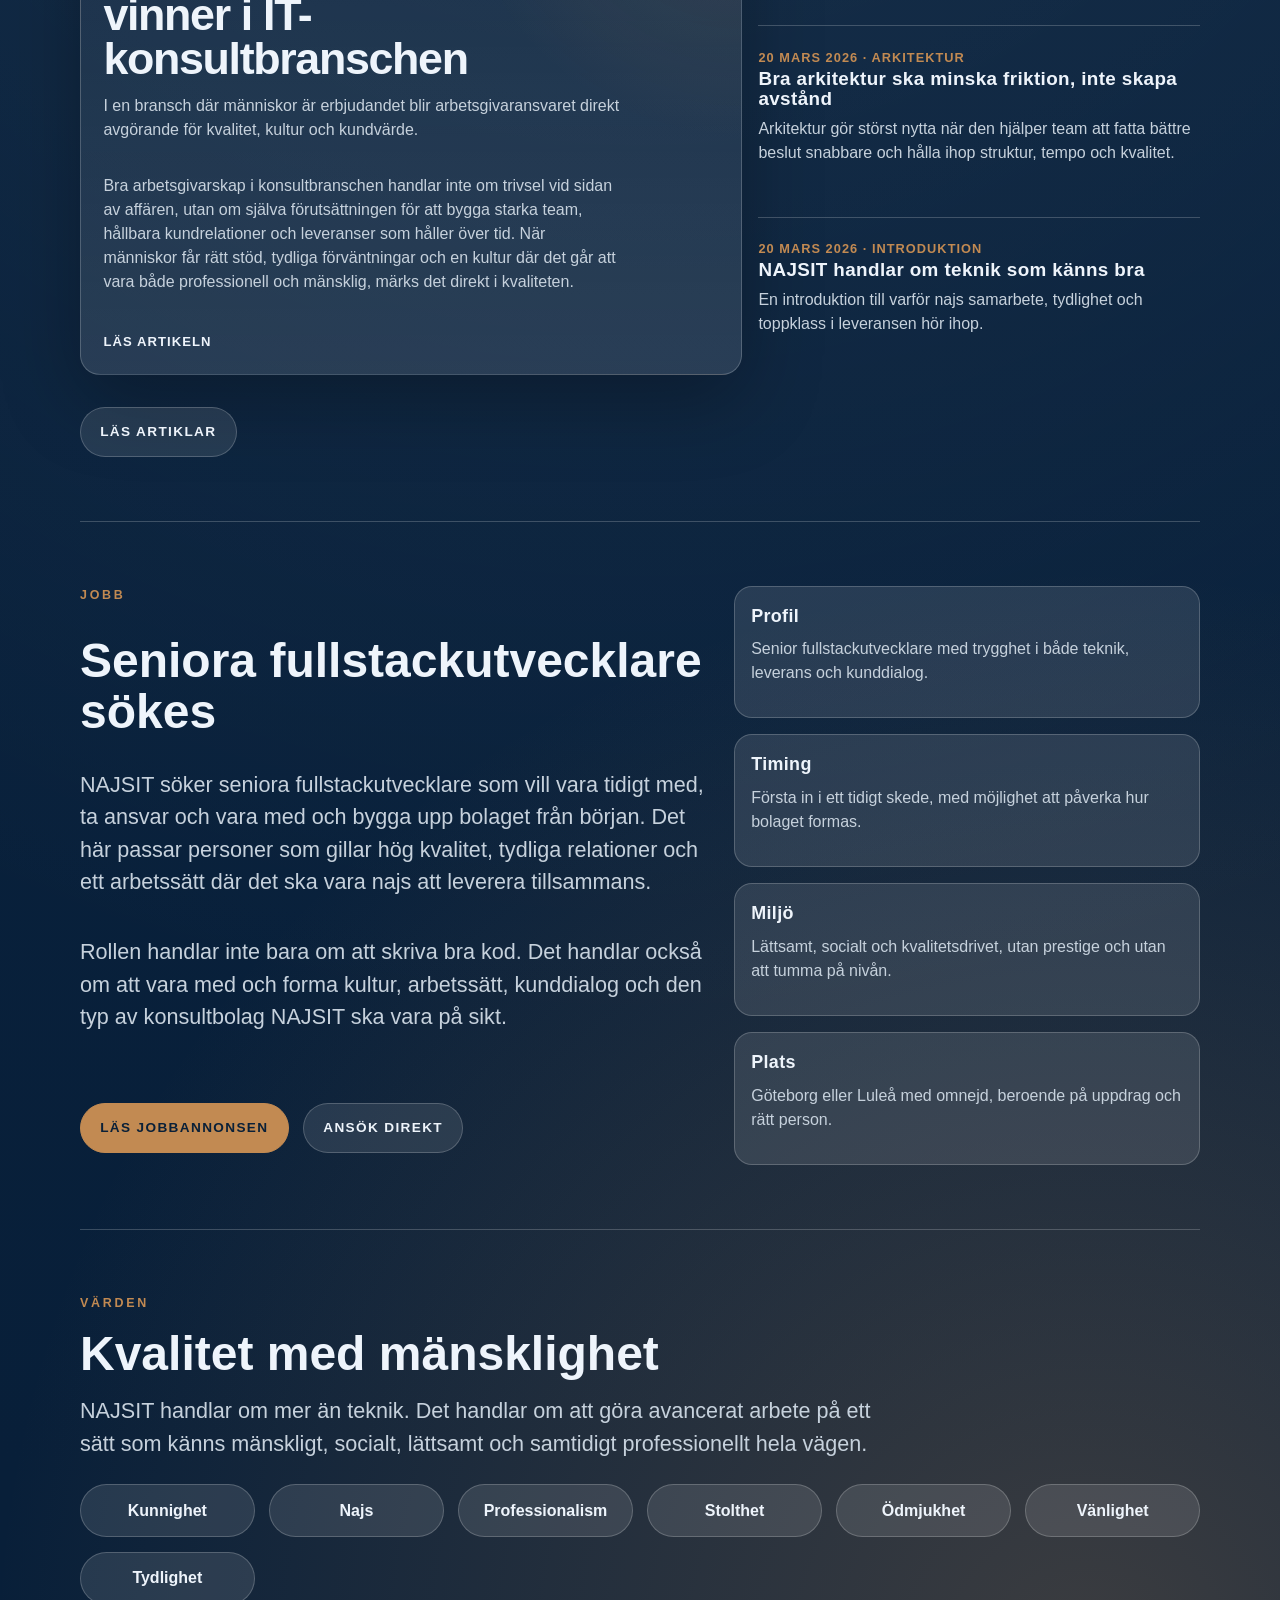
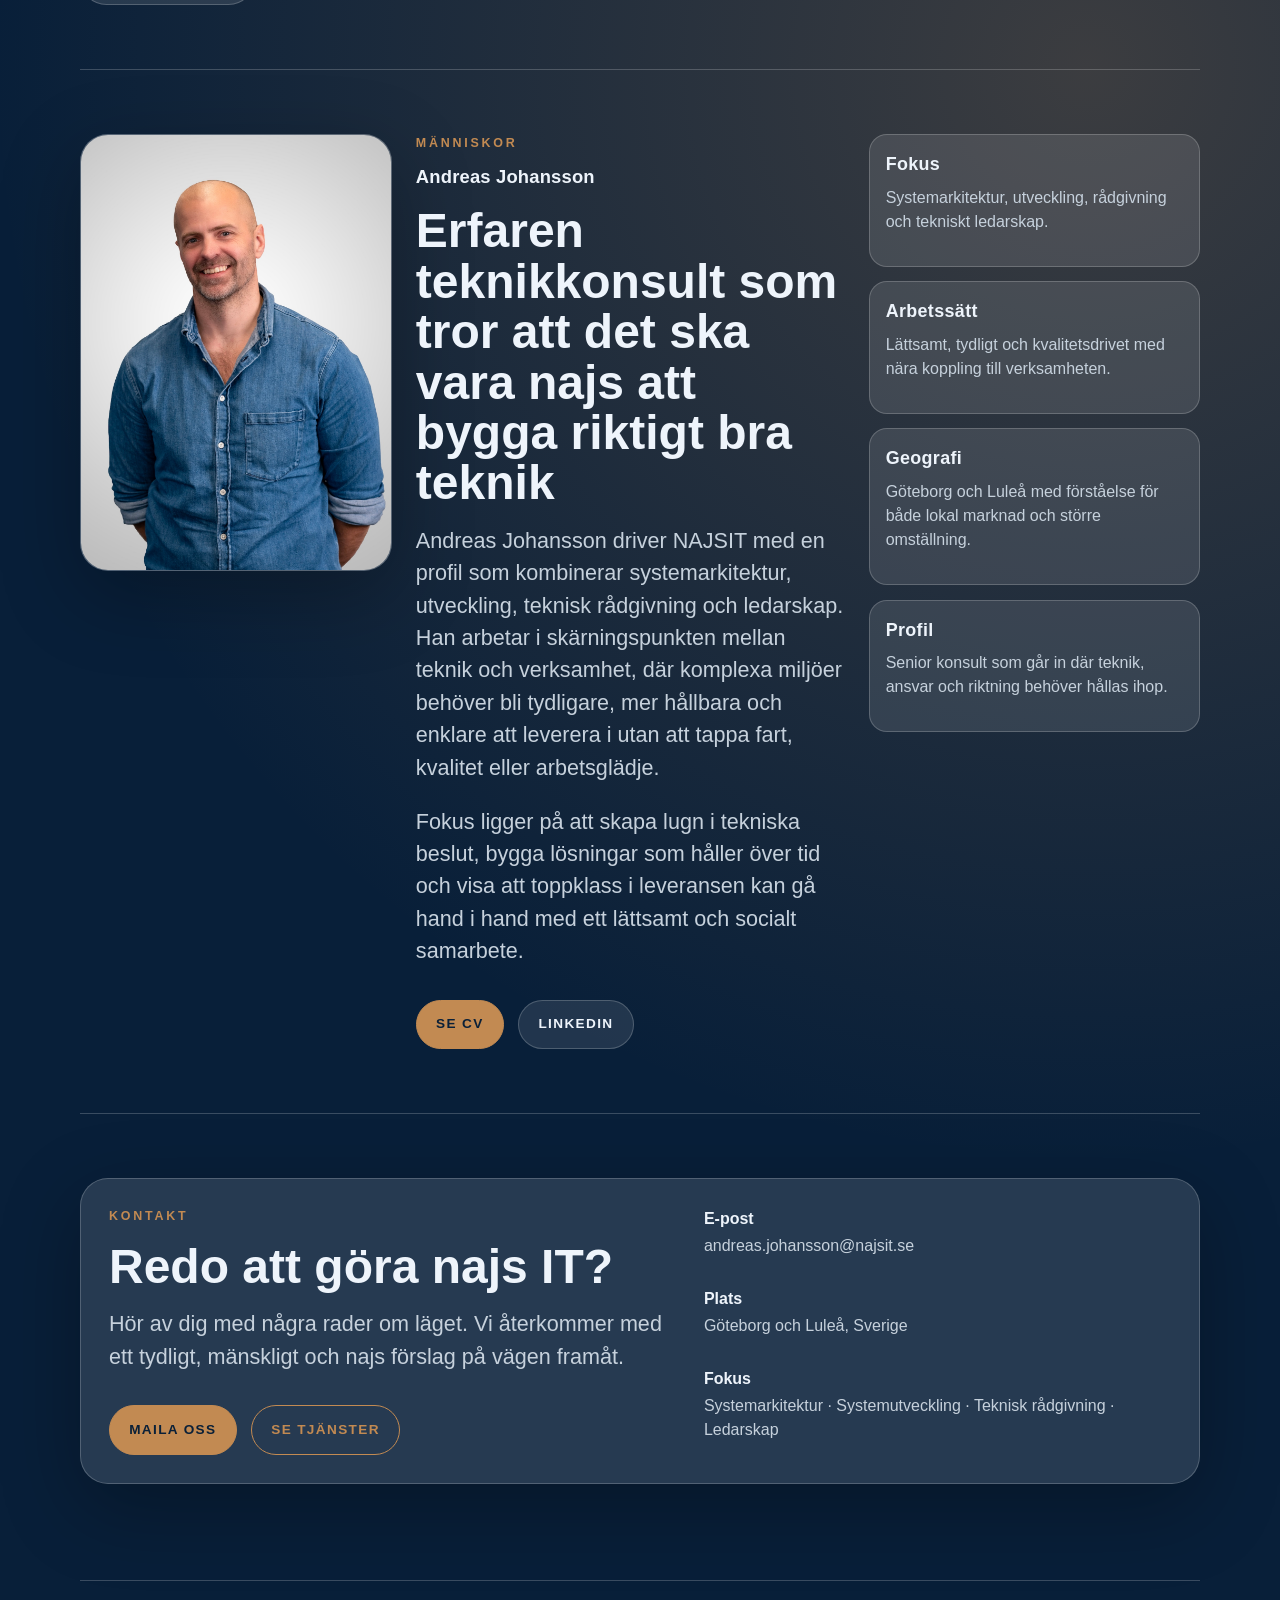
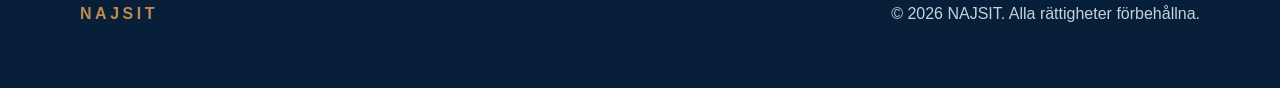
==== commit 86d6dc68: "Update site content, theming, and jobs page" ====
--- a/index.html
+++ b/index.html
@@ -6,12 +6,12 @@
   <title>NAJSIT - Teknik som känns bra.</title>
   <meta
     name="description"
-    content="NAJSIT - systemarkitektur, utveckling och rådgivning med fokus på tydlighet, kvalitet och omtanke."
+    content="NAJSIT - systemarkitektur, utveckling och rådgivning där det ska vara najs att jobba tillsammans, samtidigt som kvaliteten alltid är i toppklass."
   >
   <meta property="og:title" content="NAJSIT - Teknik som känns bra.">
   <meta
     property="og:description"
-    content="Vi förenklar det komplexa och bygger system som känns rätt - tekniskt, mänskligt och affärsmässigt."
+    content="Vi bygger system och samarbeten som känns najs: lättsamma, sociala och mänskliga, med kompromisslös kvalitet i leveransen."
   >
   <meta property="og:type" content="website">
   <meta property="og:locale" content="sv_SE">
@@ -25,14 +25,19 @@
         <a class="brand" href="#top" aria-label="NAJSIT hem">
           <img class="brand-mark" src="najsit.png" alt="NAJSIT logotyp">
         </a>
-        <nav class="site-nav" aria-label="Sektioner">
-          <a href="#vadgorvi">Vad gör vi</a>
-          <a href="#tjanster">Tjänster</a>
-          <a href="#blogg">Blogg</a>
-          <a href="#andreas">Andreas</a>
-          <a href="#varden">Värden</a>
-          <a href="#kontakt">Kontakt</a>
-        </nav>
+        <div class="nav-actions">
+          <nav class="site-nav" aria-label="Sektioner">
+            <a href="#vadgorvi">Vad gör vi</a>
+            <a href="#tjanster">Tjänster</a>
+            <a href="#uppdrag">Uppdrag</a>
+            <a href="#artiklar">Artiklar</a>
+            <a href="#jobb">Jobb</a>
+            <a href="#manniskor">Människor</a>
+            <a href="#varden">Värden</a>
+            <a href="#kontakt">Kontakt</a>
+          </nav>
+          <button class="theme-toggle" type="button" data-theme-toggle aria-label="Byt färgtema">Light mode</button>
+        </div>
       </div>
     </header>
 
@@ -42,8 +47,8 @@
           <p class="eyebrow">IT-konsulter som bygger system som känns bra.</p>
           <h1 id="hero-title">NAJSIT</h1>
           <p class="lead">
-            Arkitektur, utveckling och tekniskt ledarskap med kvalitet, tydlighet och omtanke.
-            Vi hjälper er att skapa stabila, skalbara och begripliga IT-lösningar som håller över tid.
+            Arkitektur, utveckling och tekniskt ledarskap där det ska vara najs att jobba tillsammans.
+            Lättsamt, socialt och mänskligt i samarbetet, men alltid med kvalitet, tydlighet och leverans i toppklass.
           </p>
           <div class="cta-row">
             <a class="button primary" href="#kontakt">Kontakt</a>
@@ -53,10 +58,10 @@
 
         <aside class="hero-panel" aria-label="Kort om hur vi jobbar">
           <div class="hero-panel-content">
-            <h2>Kunnigt. Omtänksamt. Effektivt.</h2>
+            <h2>Najs. Kunnigt. I toppklass.</h2>
             <p>
-              Vi kombinerar djup teknisk förståelse med ett ledarskap som skapar trygghet.
-              Resultat genom struktur, dialog och välgrundade beslut.
+              Vi tror på samarbeten som känns enkla, trygga och mänskliga utan att någonsin tumma på kvaliteten.
+              Djup teknisk förståelse, tydliga beslut och leverans som håller hela vägen.
             </p>
             <div class="metrics">
               <article class="metric">
@@ -87,8 +92,8 @@
         <h2 id="vadgorvi-title">Vi utvecklar och driver teknik som fungerar i praktiken.</h2>
         <p class="lead narrow">
           Vi går in som erfarna IT-konsulter i roller som arkitekt, utvecklare, teknisk ledare
-          eller interim chef. Oavsett uppdrag arbetar vi med samma principer: tydlighet, lugn
-          styrka och fokus på långsiktig kvalitet.
+          eller interim chef. Oavsett uppdrag arbetar vi med samma principer: det ska vara najs att
+          samarbeta, lätt att göra rätt och alltid tydligt att kvaliteten står i centrum.
         </p>
       </section>
 
@@ -107,13 +112,13 @@
           <a class="service-card-link" href="tjanster.html#utveckling-och-leverans">
             <article class="card service-card">
               <h3>Utveckling och leverans</h3>
-              <p>Modern backend, frontend och CI/CD. Leveranser med kvalitet, tydlighet och lugn styrka.</p>
+              <p>Modern backend, frontend och CI/CD. Smidiga samarbeten och leveranser i toppklass.</p>
             </article>
           </a>
           <a class="service-card-link" href="tjanster.html#teknisk-radgivning">
             <article class="card service-card">
               <h3>Teknisk rådgivning</h3>
-              <p>Beslutsstöd, due diligence och kvalitetssäkring. Vi gör tekniken begriplig i rätt ordning.</p>
+              <p>Beslutsstöd, due diligence och kvalitetssäkring. Tydlig rådgivning utan onödigt krångel.</p>
             </article>
           </a>
           <a class="service-card-link" href="tjanster.html#ledarskap">
@@ -127,31 +132,191 @@
 
       <div class="divider container"></div>
 
+      <section class="section container" id="uppdrag" aria-labelledby="assignments-title">
+        <p class="section-label">Uppdrag</p>
+        <h2 id="assignments-title">Utvalda case där NAJSITs sätt att arbeta märks tydligt</h2>
+        <p class="lead narrow">
+          Från produktägarskap och affärsarkitektur till systemutveckling, teamledning och bolagsbyggande.
+          Här är några exempel på uppdrag som visar hur NAJSIT levererar med tydlighet, lätthet och toppklass i kvaliteten.
+        </p>
+        <div class="assignment-strip">
+          <a class="service-card-link assignment-link assignment-link-wide" href="uppdrag.html#stegra">
+            <article class="assignment-card assignment-card-home assignment-card-featured">
+              <div class="assignment-head">
+                <p class="assignment-label">Industri</p>
+                <p class="assignment-index">01</p>
+              </div>
+              <p class="news-meta">Stegra · 2025–nu</p>
+              <h3>Affärsarkitektur, produktägarskap och teamledning i stålindustrin</h3>
+              <p>
+                Struktur, ledarskap och produktansvar i Stegras ståldomän, med fokus på affärsförmågor,
+                utvecklingsteam och orderhantering.
+              </p>
+            </article>
+          </a>
+          <a class="service-card-link assignment-link" href="uppdrag.html#cygni">
+            <article class="assignment-card assignment-card-home">
+              <div class="assignment-head">
+                <p class="assignment-label">Konsult</p>
+                <p class="assignment-index">02</p>
+              </div>
+              <p class="news-meta">Cygni / Accenture · 2018–2025</p>
+              <h3>Strategi, ledarskap och bolagsbyggande i konsultverksamhet</h3>
+              <p>
+                Strategi, ledarskap, expansion och teknisk riktning i en konsultverksamhet med stark
+                lokal kultur och höga krav på leverans.
+              </p>
+            </article>
+          </a>
+          <a class="service-card-link assignment-link" href="uppdrag.html#skf">
+            <article class="assignment-card assignment-card-home">
+              <div class="assignment-head">
+                <p class="assignment-label">Data</p>
+                <p class="assignment-index">03</p>
+              </div>
+              <p class="news-meta">SKF · 2017–2019</p>
+              <h3>Condition monitoring i realtid med moln, data och modern fullstack</h3>
+              <p>
+                Utveckling av en robust lösning för realtidsövervakning och analys av maskindata med
+                AWS, .NET, Node.js och React.
+              </p>
+            </article>
+          </a>
+          <a class="service-card-link assignment-link assignment-link-wide" href="uppdrag.html#region-norrbotten">
+            <article class="assignment-card assignment-card-home">
+              <div class="assignment-head">
+                <p class="assignment-label">Vård</p>
+                <p class="assignment-index">04</p>
+              </div>
+              <p class="news-meta">Region Norrbotten · 2012–2015</p>
+              <h3>Vårdnära system med fokus på kvalitet, test och stabil leverans</h3>
+              <p>
+                Serviceorienterat system inom vården med starkt fokus på kvalitet, kodgranskning,
+                testning och stabila leveranser.
+              </p>
+            </article>
+          </a>
+          <a class="service-card-link assignment-link" href="uppdrag.html#ica">
+            <article class="assignment-card assignment-card-home">
+              <div class="assignment-head">
+                <p class="assignment-label">Retail</p>
+                <p class="assignment-index">05</p>
+              </div>
+              <p class="news-meta">ICA · 2006–2008</p>
+              <h3>Order- och lagerstyrning i stor skala för retail</h3>
+              <p>
+                Backendutveckling, testledning och förbättring av algoritmer för order- och lagerstyrning
+                i stor skala.
+              </p>
+            </article>
+          </a>
+        </div>
+        <div class="cta-row">
+          <a class="button secondary" href="uppdrag.html">Se fler detaljer om uppdragen</a>
+        </div>
+      </section>
+
+      <div class="divider container"></div>
+
       <section
         class="section container"
-        id="blogg"
-        aria-labelledby="blog-title"
+        id="artiklar"
+        aria-labelledby="articles-title"
       >
-        <p class="section-label">Blogg</p>
-        <h2 id="blog-title">Tankar om teknik, kvalitet och riktning</h2>
+        <p class="section-label">Artiklar</p>
+        <h2 id="articles-title">Tankar från NAJSIT</h2>
         <p class="lead narrow">
-          Här publicerar NAJSIT egna texter om teknik, ledarskap, arkitektur och det som krävs
-          för att skapa hållbara lösningar i praktiken.
+          Här publicerar NAJSIT egna artiklar om teknik, ledarskap, arkitektur och varför det går
+          att kombinera lättsamma samarbeten med kompromisslös kvalitet.
         </p>
-        <div class="cards market-cards">
-          <a class="news-card-link" href="blogg.html#om-najsit">
-            <article class="card news-card">
-              <p class="news-meta">20 mars 2025 · Första inlägget</p>
+        <div class="article-showcase">
+          <a class="news-card-link article-feature-link" href="artikel-arbetsgivare.html">
+            <article class="card news-card article-feature">
+              <p class="news-meta">20 mars 2026 · Kultur</p>
+              <h3>Varför bra arbetsgivare vinner i IT-konsultbranschen</h3>
+              <p>
+                I en bransch där människor är erbjudandet blir arbetsgivaransvaret direkt avgörande
+                för kvalitet, kultur och kundvärde.
+              </p>
+              <p class="article-feature-body">
+                Bra arbetsgivarskap i konsultbranschen handlar inte om trivsel vid sidan av affären, utan om själva
+                förutsättningen för att bygga starka team, hållbara kundrelationer och leveranser som håller över tid.
+                När människor får rätt stöd, tydliga förväntningar och en kultur där det går att vara både professionell
+                och mänsklig, märks det direkt i kvaliteten.
+              </p>
+              <span class="article-read-more">Läs artikeln</span>
+            </article>
+          </a>
+          <div class="article-stack" aria-label="Fler artiklar">
+            <a class="article-list-item article-mini" href="artikel-tekniskt-ledarskap.html">
+              <span class="news-meta">20 mars 2026 · Ledarskap</span>
+              <h3>Tekniskt ledarskap ska skapa riktning, inte mer brus</h3>
+              <p>
+                När tempot går upp behövs ledarskap som skapar lugn, ansvar och framdrift i stället
+                för fler lager och otydliga beslut.
+              </p>
+            </a>
+            <a class="article-list-item article-mini" href="artikel-arkitektur.html">
+              <span class="news-meta">20 mars 2026 · Arkitektur</span>
+              <h3>Bra arkitektur ska minska friktion, inte skapa avstånd</h3>
+              <p>
+                Arkitektur gör störst nytta när den hjälper team att fatta bättre beslut snabbare och
+                hålla ihop struktur, tempo och kvalitet.
+              </p>
+            </a>
+            <a class="article-list-item article-mini" href="artikel-om-najsit.html">
+              <span class="news-meta">20 mars 2026 · Introduktion</span>
               <h3>NAJSIT handlar om teknik som känns bra</h3>
               <p>
-                En introduktion till varför NAJSIT finns, hur vi ser på kvalitet och varför tydlighet,
-                omtanke och struktur måste få ta plats i tekniska leveranser.
-              </p>
-            </article>
-          </a>
+                En introduktion till varför najs samarbete, tydlighet och toppklass i leveransen hör ihop.
+              </p>
+            </a>
+          </div>
         </div>
         <div class="cta-row">
-          <a class="button secondary" href="blogg.html">Läs bloggen</a>
+          <a class="button secondary" href="artiklar.html">Läs artiklar</a>
+        </div>
+      </section>
+
+      <div class="divider container"></div>
+
+      <section class="section container" id="jobb" aria-labelledby="jobs-title">
+        <div class="job-panel">
+          <div class="job-panel-copy">
+            <p class="section-label">Jobb</p>
+            <h2 id="jobs-title">Seniora fullstackutvecklare sökes</h2>
+            <p class="lead narrow">
+              NAJSIT söker seniora fullstackutvecklare som vill vara tidigt med, ta ansvar och vara
+              med och bygga upp bolaget från början. Det här passar personer som gillar hög kvalitet,
+              tydliga relationer och ett arbetssätt där det ska vara najs att leverera tillsammans.
+            </p>
+            <p class="lead narrow">
+              Rollen handlar inte bara om att skriva bra kod. Det handlar också om att vara med och
+              forma kultur, arbetssätt, kunddialog och den typ av konsultbolag NAJSIT ska vara på sikt.
+            </p>
+            <div class="cta-row">
+              <a class="button primary" href="jobb.html">Läs jobbannonsen</a>
+              <a class="button secondary" href="mailto:andreas.johansson@najsit.se?subject=Ansokan%20NAJSIT">Ansök direkt</a>
+            </div>
+          </div>
+          <div class="job-panel-facts">
+            <div class="metric">
+              <h3>Profil</h3>
+              <p>Senior fullstackutvecklare med trygghet i både teknik, leverans och kunddialog.</p>
+            </div>
+            <div class="metric">
+              <h3>Timing</h3>
+              <p>Första in i ett tidigt skede, med möjlighet att påverka hur bolaget formas.</p>
+            </div>
+            <div class="metric">
+              <h3>Miljö</h3>
+              <p>Lättsamt, socialt och kvalitetsdrivet, utan prestige och utan att tumma på nivån.</p>
+            </div>
+            <div class="metric">
+              <h3>Plats</h3>
+              <p>Göteborg eller Luleå med omnejd, beroende på uppdrag och rätt person.</p>
+            </div>
+          </div>
         </div>
       </section>
 
@@ -161,11 +326,12 @@
         <p class="section-label">Värden</p>
         <h2 id="values-title">Kvalitet med mänsklighet</h2>
         <p class="lead narrow">
-          NAJSIT handlar om mer än teknik. Det handlar om att skapa förtroende i kod,
-          i process och mellan människor.
+          NAJSIT handlar om mer än teknik. Det handlar om att göra avancerat arbete på ett sätt som
+          känns mänskligt, socialt, lättsamt och samtidigt professionellt hela vägen.
         </p>
         <div class="values">
           <div class="pill">Kunnighet</div>
+          <div class="pill">Najs</div>
           <div class="pill">Professionalism</div>
           <div class="pill">Stolthet</div>
           <div class="pill">Ödmjukhet</div>
@@ -176,7 +342,7 @@
 
       <div class="divider container"></div>
 
-      <section class="section container" id="andreas" aria-labelledby="andreas-title">
+      <section class="section container" id="manniskor" aria-labelledby="andreas-title">
         <div class="profile-panel">
           <div class="profile-image-wrap">
             <img
@@ -186,18 +352,18 @@
             >
           </div>
           <div class="profile-copy">
-            <p class="section-label">Grundare</p>
+            <p class="section-label">Människor</p>
             <p class="profile-name">Andreas Johansson</p>
-            <h2 id="andreas-title">Erfaren teknikkonsult med fokus på struktur, kvalitet och framdrift</h2>
+            <h2 id="andreas-title">Erfaren teknikkonsult som tror att det ska vara najs att bygga riktigt bra teknik</h2>
             <p class="lead narrow">
               Andreas Johansson driver NAJSIT med en profil som kombinerar systemarkitektur,
               utveckling, teknisk rådgivning och ledarskap. Han arbetar i skärningspunkten mellan
               teknik och verksamhet, där komplexa miljöer behöver bli tydligare, mer hållbara och
-              enklare att leverera i.
+              enklare att leverera i utan att tappa fart, kvalitet eller arbetsglädje.
             </p>
             <p class="lead narrow">
               Fokus ligger på att skapa lugn i tekniska beslut, bygga lösningar som håller över tid
-              och hjälpa organisationer framåt när kraven är höga och förändringstakten stor.
+              och visa att toppklass i leveransen kan gå hand i hand med ett lättsamt och socialt samarbete.
             </p>
             <div class="cta-row">
               <a class="button primary" href="cv.html">Se CV</a>
@@ -211,7 +377,7 @@
             </div>
             <div class="metric">
               <h3>Arbetssätt</h3>
-              <p>Tydligt, pragmatiskt och kvalitetsdrivet med nära koppling till verksamheten.</p>
+              <p>Lättsamt, tydligt och kvalitetsdrivet med nära koppling till verksamheten.</p>
             </div>
             <div class="metric">
               <h3>Geografi</h3>
@@ -233,7 +399,7 @@
             <p class="section-label">Kontakt</p>
             <h2 id="contact-title">Redo att göra najs IT?</h2>
             <p class="lead narrow">
-              Hör av dig med några rader om läget. Vi återkommer med ett lugnt, tydligt förslag på vägen framåt.
+              Hör av dig med några rader om läget. Vi återkommer med ett tydligt, mänskligt och najs förslag på vägen framåt.
             </p>
             <div class="cta-row">
               <a
--- a/styles.css
+++ b/styles.css
@@ -9,6 +9,33 @@
   --accent: #c28a52;
   --accent-strong: #dda066;
   --shadow: 0 24px 80px rgba(0, 0, 0, 0.28);
+  --bg-start: #0a2746;
+  --bg-glow: rgba(194, 138, 82, 0.28);
+  --bg-soft-glow: rgba(255, 255, 255, 0.07);
+  --header-bg: rgba(8, 25, 47, 0.76);
+  --dot-opacity: 0.18;
+  --secondary-bg: rgba(255, 255, 255, 0.1);
+  --primary-text: #0a2038;
+}
+
+:root[data-theme="light"] {
+  --bg: #eef2f6;
+  --bg-soft: #ffffff;
+  --surface: rgba(255, 255, 255, 0.9);
+  --surface-strong: rgba(255, 255, 255, 0.96);
+  --text: #12283e;
+  --muted: #516476;
+  --line: rgba(18, 40, 62, 0.14);
+  --accent: #b67943;
+  --accent-strong: #c9894d;
+  --shadow: 0 20px 60px rgba(17, 24, 39, 0.08);
+  --bg-start: #f8fafc;
+  --bg-glow: rgba(194, 138, 82, 0.16);
+  --bg-soft-glow: rgba(255, 255, 255, 0.8);
+  --header-bg: rgba(248, 250, 252, 0.86);
+  --dot-opacity: 0.08;
+  --secondary-bg: rgba(18, 40, 62, 0.05);
+  --primary-text: #fffaf4;
 }
 
 * {
@@ -25,9 +52,9 @@
   color: var(--text);
   font: 16px/1.5 "Avenir Next", Avenir, "Segoe UI", Arial, sans-serif;
   background:
-    radial-gradient(circle at 85% 75%, rgba(194, 138, 82, 0.28), transparent 22%),
-    radial-gradient(circle at 50% 40%, rgba(255, 255, 255, 0.07), transparent 42%),
-    linear-gradient(180deg, #0a2746 0%, var(--bg) 72%);
+    radial-gradient(circle at 85% 75%, var(--bg-glow), transparent 22%),
+    radial-gradient(circle at 50% 40%, var(--bg-soft-glow), transparent 42%),
+    linear-gradient(180deg, var(--bg-start) 0%, var(--bg) 72%);
 }
 
 a {
@@ -50,7 +77,7 @@
   position: fixed;
   inset: 0;
   pointer-events: none;
-  opacity: 0.18;
+  opacity: var(--dot-opacity);
   background-image:
     radial-gradient(rgba(255, 255, 255, 0.12) 0.5px, transparent 0.5px);
   background-size: 5px 5px;
@@ -66,7 +93,7 @@
   top: 0;
   z-index: 20;
   backdrop-filter: blur(12px);
-  background: rgba(8, 25, 47, 0.76);
+  background: var(--header-bg);
   border-bottom: 1px solid var(--line);
 }
 
@@ -80,6 +107,12 @@
 
 .nav-bar {
   min-height: 92px;
+}
+
+.nav-actions {
+  display: flex;
+  align-items: center;
+  gap: 1rem;
 }
 
 .brand-mark {
@@ -198,16 +231,39 @@
 .button.primary {
   background: var(--accent);
   border-color: var(--accent);
-  color: #0a2038;
+  color: var(--primary-text);
 }
 
 .button.secondary {
-  background: rgba(255, 255, 255, 0.1);
+  background: var(--secondary-bg);
 }
 
 .button.accent {
   border-color: var(--accent);
   color: var(--accent);
+}
+
+.theme-toggle {
+  display: inline-flex;
+  align-items: center;
+  justify-content: center;
+  min-height: 44px;
+  padding: 0.75rem 1rem;
+  border: 1px solid var(--line);
+  border-radius: 999px;
+  background: var(--secondary-bg);
+  color: var(--text);
+  font: inherit;
+  font-size: 0.78rem;
+  font-weight: 800;
+  letter-spacing: 0.08em;
+  text-transform: uppercase;
+  cursor: pointer;
+  transition: transform 160ms ease, border-color 160ms ease, background-color 160ms ease, color 160ms ease;
+}
+
+.theme-toggle:hover {
+  transform: translateY(-1px);
 }
 
 .hero-panel,
@@ -260,7 +316,217 @@
   grid-template-columns: repeat(3, minmax(0, 1fr));
 }
 
+.article-showcase {
+  display: grid;
+  grid-template-columns: minmax(0, 1.2fr) minmax(320px, 0.8fr);
+  gap: 1rem;
+  align-items: stretch;
+}
+
+.article-feature-link {
+  display: block;
+}
+
+.article-feature {
+  display: flex;
+  flex-direction: column;
+  justify-content: flex-end;
+  min-height: 100%;
+  padding: 1.8rem;
+  border-radius: 28px;
+  background:
+    linear-gradient(180deg, rgba(255, 255, 255, 0.03), rgba(255, 255, 255, 0.11)),
+    radial-gradient(circle at right top, rgba(194, 138, 82, 0.16), transparent 34%);
+}
+
+.article-feature h3 {
+  margin-bottom: 0.8rem;
+  font-size: clamp(1.8rem, 4vw, 2.8rem);
+  line-height: 0.98;
+  letter-spacing: -0.03em;
+  max-width: 12ch;
+}
+
+.article-feature > p {
+  max-width: 58ch;
+}
+
+.article-feature-body {
+  margin-top: 1rem;
+}
+
+.article-read-more {
+  display: inline-flex;
+  margin-top: 1.4rem;
+  color: var(--text);
+  font-size: 0.82rem;
+  font-weight: 800;
+  letter-spacing: 0.08em;
+  text-transform: uppercase;
+}
+
+.article-stack {
+  display: grid;
+  gap: 0.8rem;
+}
+
+.article-mini {
+  display: block;
+  padding: 1.15rem 0;
+  border-top: 1px solid var(--line);
+}
+
+.article-mini:first-child {
+  border-top: 0;
+  padding-top: 0.2rem;
+}
+
+.article-mini h3 {
+  margin-bottom: 0.45rem;
+  font-size: 1.18rem;
+  line-height: 1.1;
+}
+
+.article-mini p {
+  margin-bottom: 0;
+  color: var(--muted);
+}
+
+.assignment-card {
+  position: relative;
+  min-height: 100%;
+  padding: 1.25rem 1.35rem 1.5rem;
+  border-radius: 24px;
+  border: 1px solid var(--line);
+  background: linear-gradient(180deg, rgba(255, 255, 255, 0.06), rgba(255, 255, 255, 0.02));
+  box-shadow: var(--shadow);
+}
+
+.assignment-strip {
+  display: flex;
+  flex-wrap: wrap;
+  align-items: stretch;
+  gap: 1rem;
+}
+
+.assignment-link {
+  display: flex;
+  flex: 1 1 280px;
+  min-width: 0;
+}
+
+.assignment-link-wide {
+  flex-basis: 420px;
+}
+
+.assignment-card-home {
+  width: 100%;
+  min-height: 300px;
+}
+
+.assignment-head {
+  display: flex;
+  align-items: baseline;
+  justify-content: space-between;
+  gap: 1rem;
+  margin-bottom: 1.5rem;
+}
+
+.assignment-label {
+  margin: 0;
+  color: var(--muted);
+  font-size: 0.8rem;
+  font-weight: 700;
+  letter-spacing: 0.08em;
+  text-transform: uppercase;
+}
+
+.assignment-index {
+  margin: 0;
+  color: var(--accent);
+  font-size: clamp(2rem, 4vw, 2.8rem);
+  font-weight: 800;
+  line-height: 1;
+  letter-spacing: -0.04em;
+}
+
+.assignment-card h3 {
+  font-size: 1.35rem;
+  line-height: 1.1;
+  letter-spacing: -0.02em;
+  max-width: 14ch;
+}
+
+.assignment-card-featured h3 {
+  font-size: 1.65rem;
+  max-width: 16ch;
+}
+
+.assignment-card p:last-child {
+  margin-bottom: 0;
+}
+
+.assignment-tabs {
+  display: flex;
+  flex-wrap: wrap;
+  gap: 0.75rem;
+  margin-bottom: 1.5rem;
+}
+
+.assignment-tab {
+  appearance: none;
+  display: inline-flex;
+  align-items: center;
+  justify-content: center;
+  border: 1px solid var(--line);
+  background: rgba(255, 255, 255, 0.04);
+  color: var(--muted);
+  border-radius: 999px;
+  padding: 0.8rem 1rem;
+  font: inherit;
+  font-size: 0.82rem;
+  font-weight: 800;
+  letter-spacing: 0.08em;
+  text-transform: uppercase;
+  cursor: pointer;
+  transition: background-color 160ms ease, color 160ms ease, border-color 160ms ease, transform 160ms ease;
+}
+
+.assignment-tab:hover {
+  transform: translateY(-1px);
+  color: var(--text);
+}
+
+.assignment-panels {
+  position: relative;
+}
+
+.assignment-panel {
+  display: none;
+  margin-top: 0;
+}
+
+.assignment-panel-default {
+  display: block;
+}
+
+.assignment-panel:target {
+  display: block;
+}
+
+.assignment-panels:has(.assignment-panel:target) .assignment-panel-default:not(:target) {
+  display: none;
+}
+
+.blog-grid {
+  grid-template-columns: repeat(2, minmax(0, 1fr));
+}
+
 .news-card-link {
+  display: block;
+}
+
+.article-list-item {
   display: block;
 }
 
@@ -316,6 +582,23 @@
   border-radius: 28px;
 }
 
+.job-panel {
+  display: grid;
+  grid-template-columns: 1.15fr 0.85fr;
+  gap: 1.5rem;
+  align-items: start;
+}
+
+.job-panel-copy,
+.job-panel-facts {
+  display: grid;
+  gap: 1rem;
+}
+
+.job-panel-facts {
+  align-content: start;
+}
+
 .profile-panel {
   display: grid;
   grid-template-columns: 0.8fr 1.1fr 0.85fr;
@@ -393,6 +676,10 @@
   margin-bottom: 0;
 }
 
+.cv-print-meta {
+  display: none;
+}
+
 .archive-list {
   display: grid;
   gap: 1rem;
@@ -407,6 +694,51 @@
   display: grid;
   grid-template-columns: repeat(2, minmax(0, 1fr));
   gap: 1rem;
+}
+
+.cv-timeline {
+  display: grid;
+  gap: 1.5rem;
+}
+
+.cv-employer {
+  display: grid;
+  gap: 0.85rem;
+}
+
+.cv-employer > h3 {
+  margin-bottom: 0;
+  font-size: 1.35rem;
+}
+
+.cv-employer-meta {
+  margin: 0;
+  color: var(--accent);
+  font-size: 0.82rem;
+  font-weight: 800;
+  letter-spacing: 0.08em;
+  text-transform: uppercase;
+}
+
+.cv-role-list {
+  display: grid;
+  gap: 0.85rem;
+}
+
+.cv-role {
+  padding-left: 1.1rem;
+  border-left: 2px solid var(--line);
+}
+
+.cv-role h4 {
+  margin-bottom: 0.45rem;
+  font-size: 1.02rem;
+  color: var(--text);
+}
+
+.cv-role p {
+  margin-bottom: 0;
+  color: var(--muted);
 }
 
 .cv-list {
@@ -424,6 +756,58 @@
   box-shadow: var(--shadow);
 }
 
+.article-teaser {
+  height: 100%;
+}
+
+.article-hero {
+  padding-bottom: 1.5rem;
+}
+
+.article-meta {
+  margin: 0 0 1rem;
+  color: var(--accent);
+  font-size: 0.8rem;
+  font-weight: 800;
+  letter-spacing: 0.08em;
+  text-transform: uppercase;
+}
+
+.article-body {
+  display: grid;
+  gap: 1rem;
+}
+
+.article-body p {
+  max-width: 70ch;
+  margin: 0;
+  color: var(--muted);
+  font-size: 1.08rem;
+  line-height: 1.9;
+}
+
+.case-sections {
+  display: grid;
+  gap: 1rem;
+}
+
+.case-sections h4 {
+  margin: 0 0 0.45rem;
+  color: var(--text);
+  font-size: 1rem;
+  letter-spacing: 0.02em;
+}
+
+.case-sections p {
+  margin: 0;
+  color: var(--muted);
+}
+
+.article-back {
+  display: inline-flex;
+  margin-top: 1rem;
+}
+
 .source-link {
   display: inline-flex;
   margin-top: 0.8rem;
@@ -448,13 +832,27 @@
   .profile-panel,
   .cv-hero-layout,
   .contact-panel,
+  .job-panel,
   .cards,
   .values {
     grid-template-columns: 1fr;
   }
 
+  .article-showcase {
+    grid-template-columns: 1fr;
+  }
+
   .metrics {
     grid-template-columns: 1fr 1fr;
+  }
+
+  .assignment-strip {
+    flex-direction: column;
+  }
+
+  .assignment-tabs {
+    flex-direction: column;
+    align-items: stretch;
   }
 
   .cv-key-grid,
@@ -470,11 +868,21 @@
     align-items: flex-start;
   }
 
+  .nav-actions {
+    width: 100%;
+    flex-direction: column;
+    align-items: flex-start;
+  }
+
   .site-nav {
     gap: 1rem;
     font-size: 0.8rem;
   }
 
+  .theme-toggle {
+    width: 100%;
+  }
+
   .hero {
     padding-top: 3rem;
   }
@@ -491,3 +899,264 @@
     grid-template-columns: repeat(2, minmax(0, 1fr));
   }
 }
+
+@page {
+  margin: 14mm 12mm;
+}
+
+@media print {
+  :root {
+    --text: #111827;
+    --muted: #374151;
+    --line: rgba(17, 24, 39, 0.18);
+    --accent: #8b5e34;
+  }
+
+  .cv-page,
+  .cv-page * {
+    text-shadow: none !important;
+    box-shadow: none !important;
+  }
+
+  html {
+    scroll-behavior: auto;
+  }
+
+  body.cv-page {
+    min-height: auto;
+    color: var(--text);
+    font: 9pt/1.35 "Avenir Next", Avenir, "Segoe UI", Arial, sans-serif;
+    background: #ffffff !important;
+    -webkit-print-color-adjust: exact;
+    print-color-adjust: exact;
+  }
+
+  .cv-page .page-shell {
+    overflow: visible;
+    background: #ffffff !important;
+  }
+
+  .cv-page .page-shell::before,
+  .cv-page .site-header,
+  .cv-page .site-footer,
+  .cv-page .divider,
+  .cv-page .cta-row {
+    display: none !important;
+  }
+
+  .cv-page main,
+  .cv-page section,
+  .cv-page article,
+  .cv-page div,
+  .cv-page p,
+  .cv-page h1,
+  .cv-page h2,
+  .cv-page h3,
+  .cv-page h4,
+  .cv-page li {
+    color: inherit;
+  }
+
+  .cv-page .container {
+    width: 100%;
+    margin: 0;
+  }
+
+  .cv-page .section {
+    padding: 0 0 7mm;
+  }
+
+  .cv-page .archive-hero {
+    padding-bottom: 6mm;
+  }
+
+  .cv-page .archive-title {
+    margin-bottom: 3mm;
+    font-size: 21pt;
+    color: var(--text) !important;
+  }
+
+  .cv-page h2,
+  .cv-page h3,
+  .cv-page h4 {
+    color: var(--text) !important;
+  }
+
+  .cv-page h2 {
+    font-size: 16pt;
+  }
+
+  .cv-page h3 {
+    font-size: 11.5pt;
+  }
+
+  .cv-page h4 {
+    font-size: 9.5pt;
+  }
+
+  .cv-page .section-label,
+  .cv-page .archive-meta,
+  .cv-page .cv-employer-meta {
+    color: var(--accent) !important;
+  }
+
+  .cv-page .lead,
+  .cv-page .archive-item p,
+  .cv-page .cv-role p,
+  .cv-page .cv-list {
+    color: var(--muted) !important;
+  }
+
+  .cv-page .cv-hero-layout {
+    grid-template-columns: minmax(0, 1fr) 44mm;
+    gap: 8mm;
+    align-items: start;
+  }
+
+  .cv-page .cv-print-meta {
+    display: block;
+    margin: 4mm 0 0;
+    color: var(--muted) !important;
+    font-size: 8.25pt;
+  }
+
+  .cv-page .cv-hero-image-wrap,
+  .cv-page .archive-item,
+  .cv-page .metric,
+  .cv-page .pill {
+    border: 1px solid var(--line) !important;
+    background: #ffffff !important;
+  }
+
+  .cv-page .cv-hero-image-wrap {
+    border-radius: 10px;
+  }
+
+  .cv-page .profile-image {
+    max-height: 58mm;
+    object-fit: cover;
+  }
+
+  .cv-page .archive-list {
+    gap: 4mm;
+  }
+
+  .cv-page .archive-item {
+    padding: 4mm;
+    border-radius: 10px;
+    break-inside: avoid-page;
+  }
+
+  .cv-page .cv-key-grid,
+  .cv-page .cv-columns {
+    grid-template-columns: repeat(2, minmax(0, 1fr));
+    gap: 3mm;
+  }
+
+  .cv-page .cv-values {
+    grid-template-columns: repeat(3, minmax(0, 1fr));
+    gap: 3mm;
+  }
+
+  .cv-page .metric,
+  .cv-page .pill {
+    padding: 2.4mm 3mm;
+    border-radius: 999px;
+  }
+
+  .cv-page .cv-key-grid .metric {
+    padding: 3.2mm 4mm;
+    border-radius: 12px;
+  }
+
+  .cv-page .cv-key-grid .metric h3 {
+    margin-bottom: 1mm;
+    font-size: 8.8pt;
+    line-height: 1.2;
+  }
+
+  .cv-page .cv-key-grid .metric p {
+    font-size: 8.1pt;
+    line-height: 1.3;
+  }
+
+  .cv-page .metric h3,
+  .cv-page .cv-employer > h3,
+  .cv-page .cv-role h4 {
+    color: var(--text) !important;
+  }
+
+  .cv-page .cv-timeline,
+  .cv-page .cv-role-list {
+    gap: 4mm;
+  }
+
+  .cv-page .cv-experience .cv-timeline {
+    gap: 3mm;
+  }
+
+  .cv-page .cv-experience .cv-employer {
+    display: grid;
+    grid-template-columns: 34mm minmax(0, 1fr);
+    gap: 1.5mm 4mm;
+    align-items: start;
+  }
+
+  .cv-page .cv-experience .cv-employer > h3 {
+    grid-column: 1;
+    margin: 0;
+    font-size: 10.5pt;
+  }
+
+  .cv-page .cv-experience .cv-employer-meta {
+    grid-column: 1;
+    margin: 0;
+    font-size: 7.5pt;
+    line-height: 1.3;
+  }
+
+  .cv-page .cv-experience .cv-role-list {
+    grid-column: 2;
+    grid-row: 1 / span 2;
+    gap: 2.5mm;
+  }
+
+  .cv-page .cv-experience .cv-role {
+    padding-left: 2.5mm;
+  }
+
+  .cv-page .cv-experience .cv-role h4 {
+    margin-bottom: 1mm;
+    font-size: 8.8pt;
+    line-height: 1.25;
+  }
+
+  .cv-page .cv-experience .cv-role p {
+    font-size: 8.2pt;
+    line-height: 1.3;
+  }
+
+  .cv-page .cv-experience .cv-role .archive-meta {
+    margin-bottom: 0.8mm;
+    font-size: 7pt;
+    letter-spacing: 0.06em;
+  }
+
+  .cv-page .cv-employer,
+  .cv-page .cv-role,
+  .cv-page .values,
+  .cv-page .cv-key-grid,
+  .cv-page .cv-columns {
+    break-inside: avoid-page;
+  }
+
+  .cv-page .cv-role {
+    padding-left: 3mm;
+    border-left: 1.5px solid var(--line) !important;
+  }
+
+  .cv-page a {
+    color: inherit !important;
+    text-decoration: none;
+  }
+}
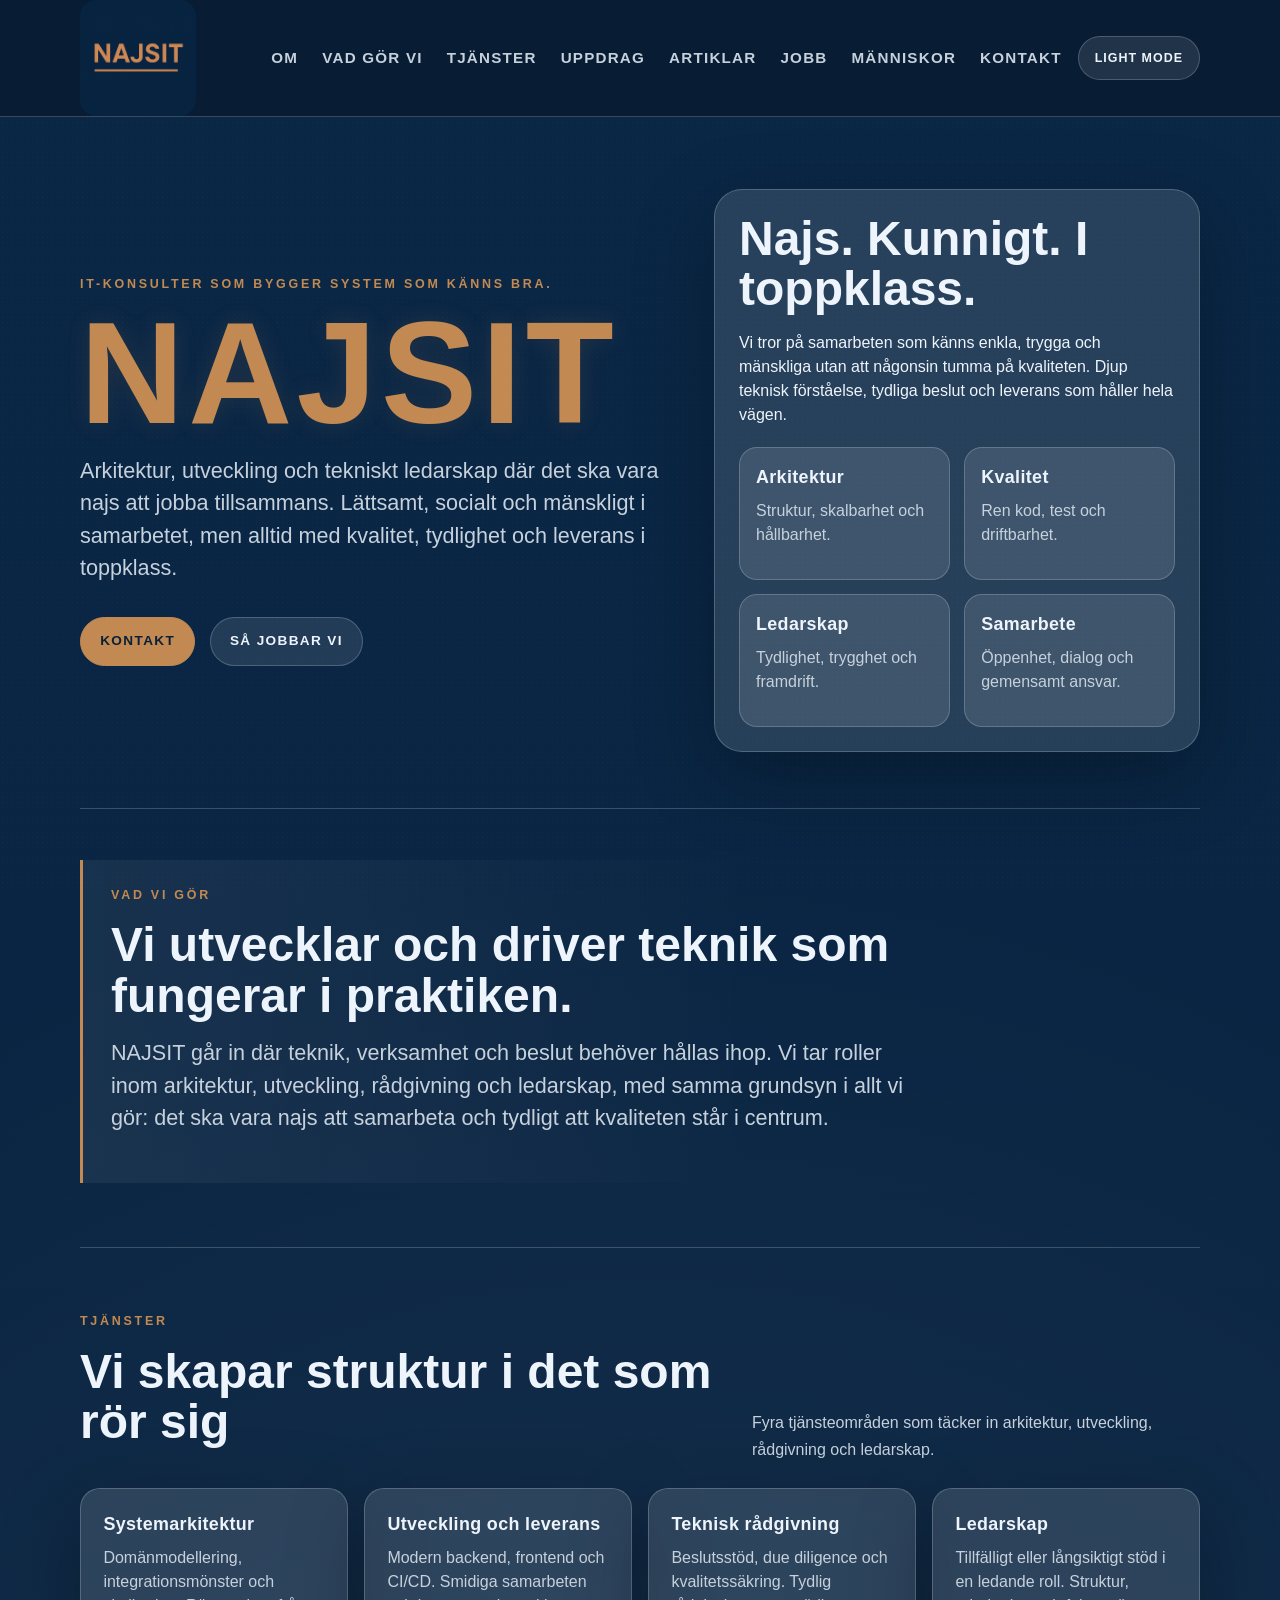
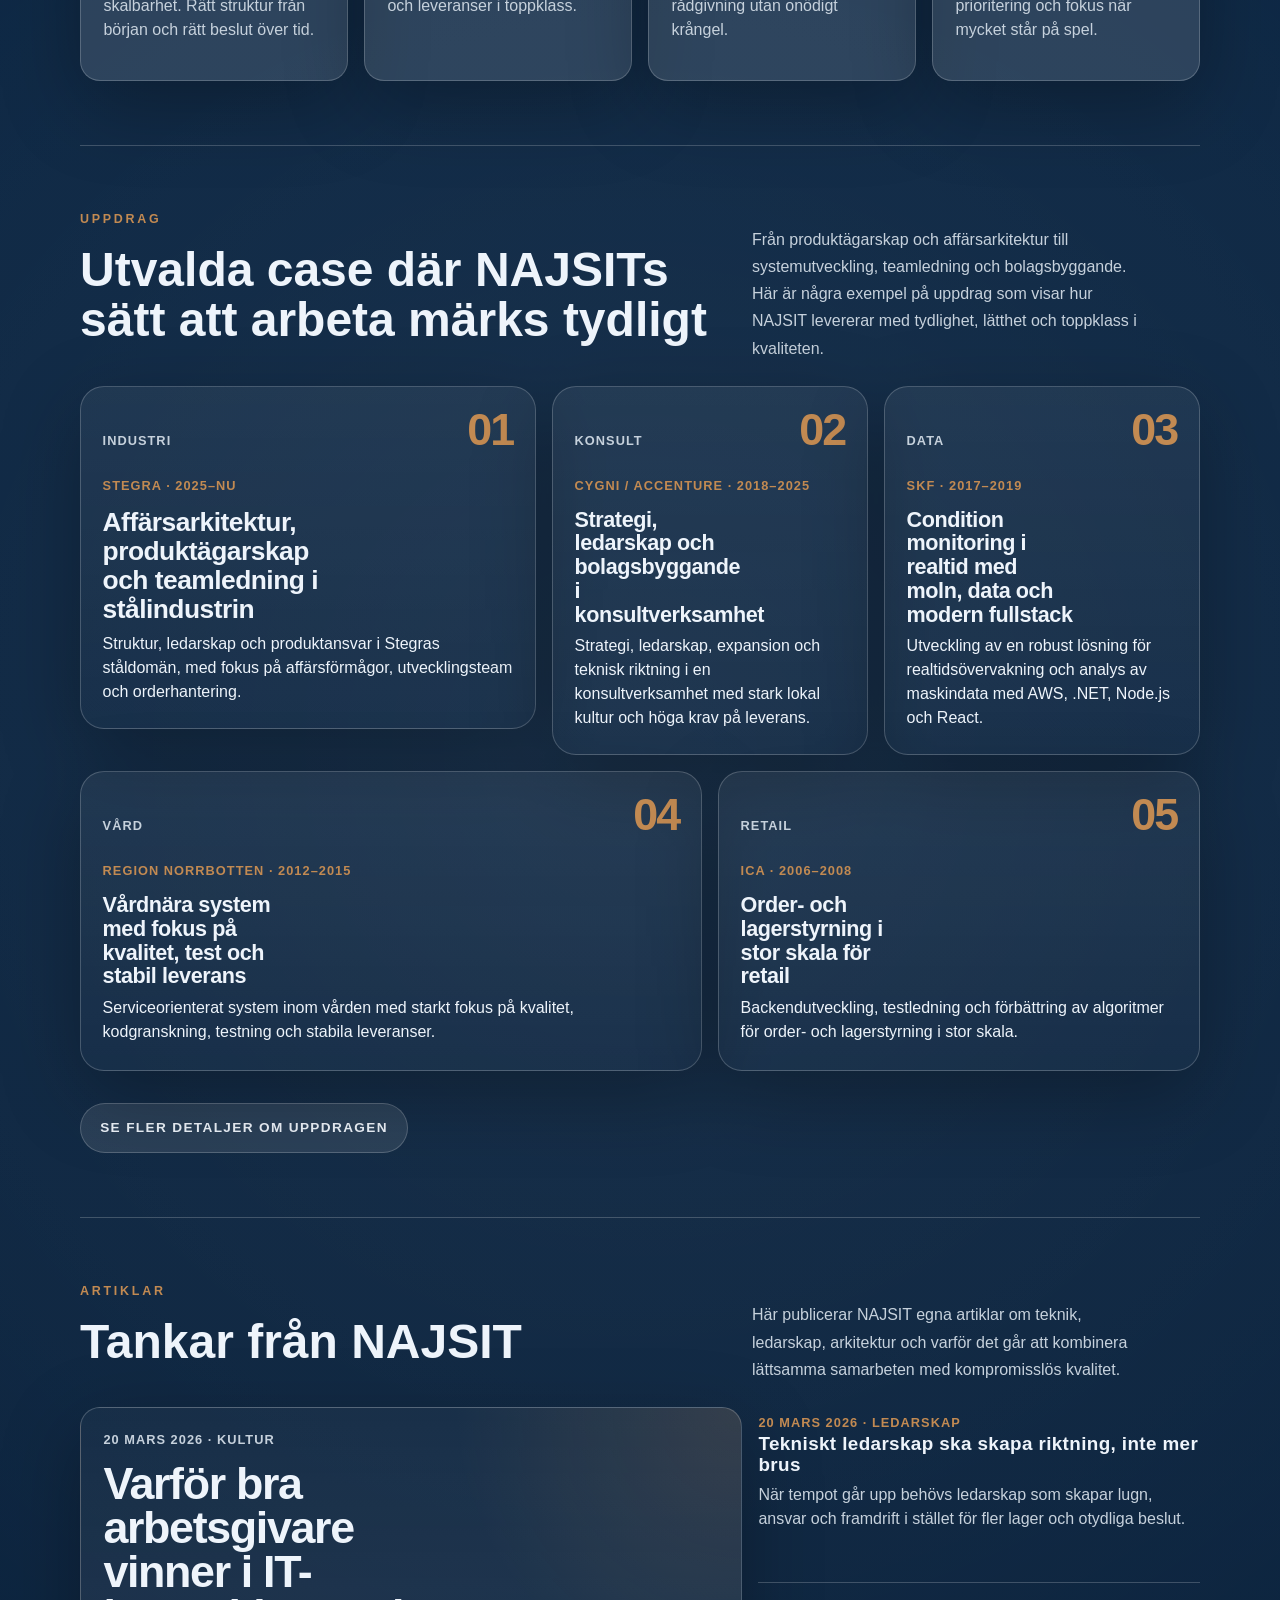
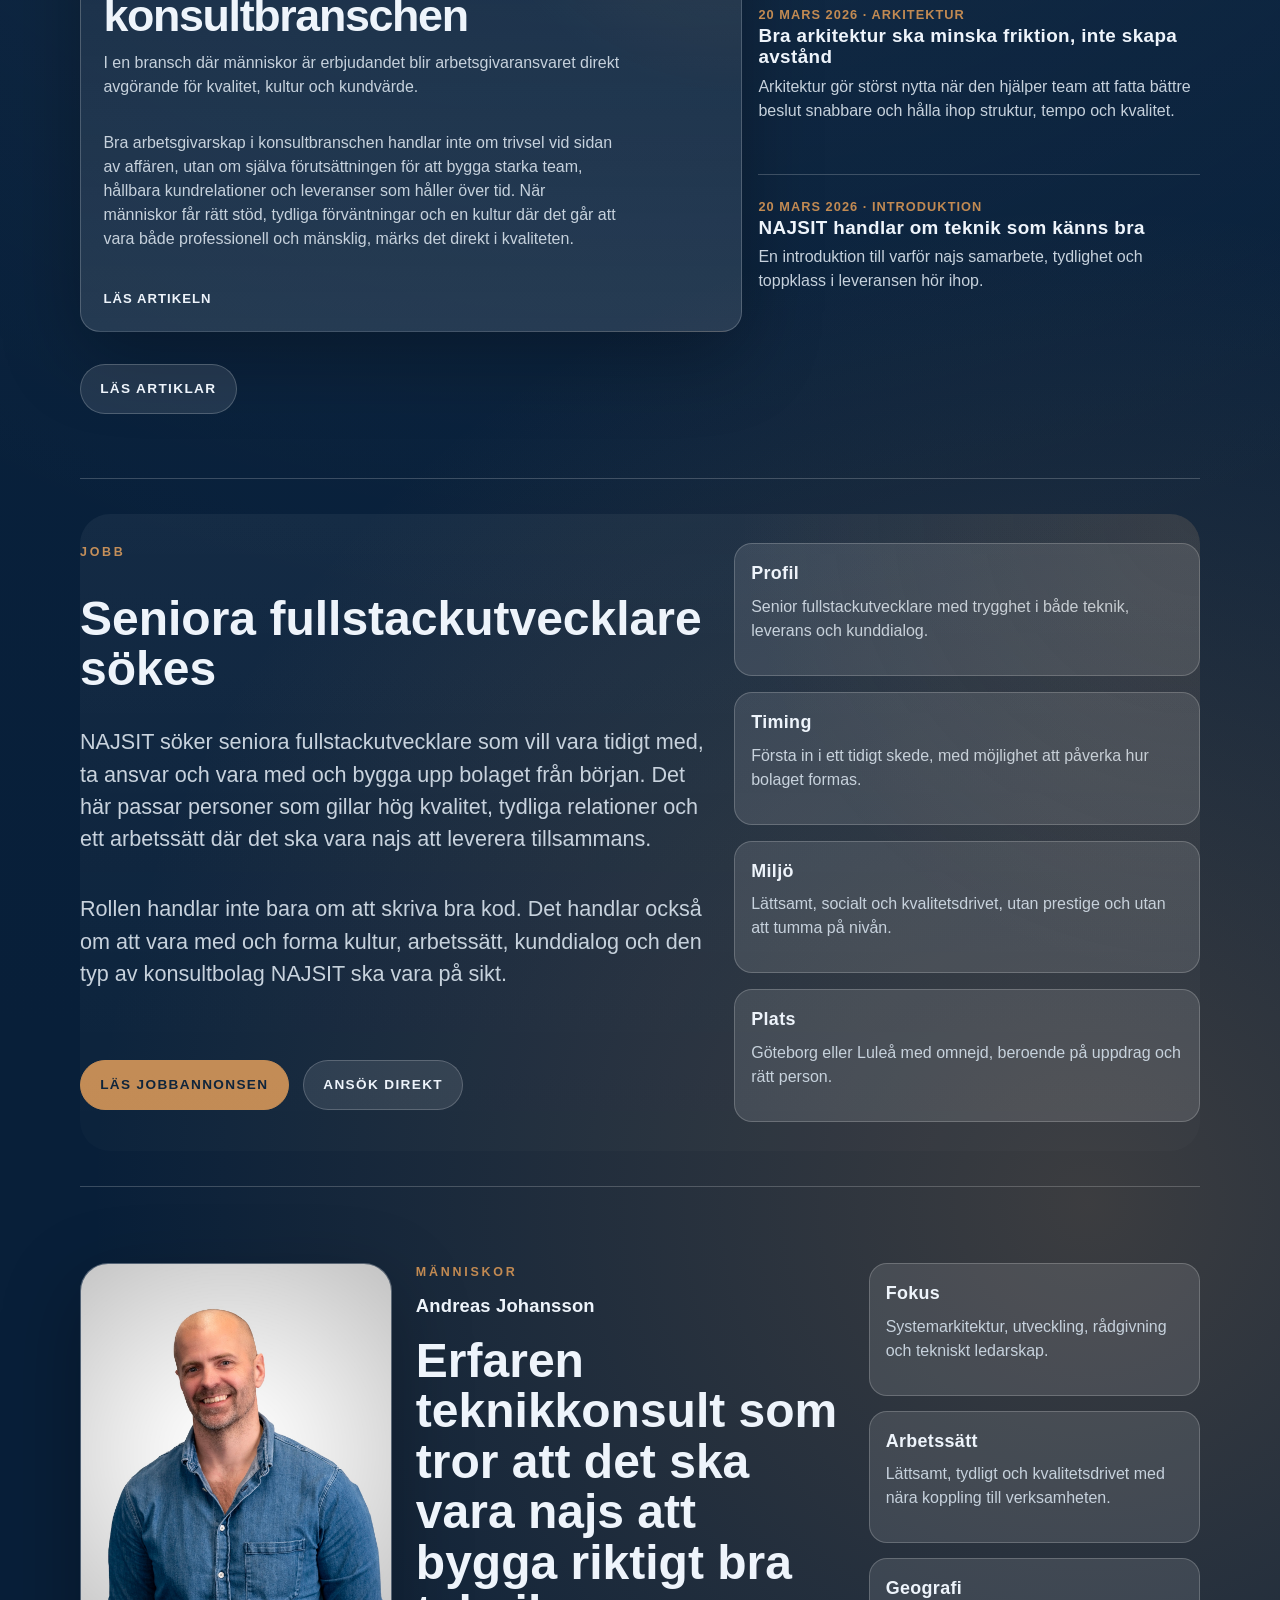
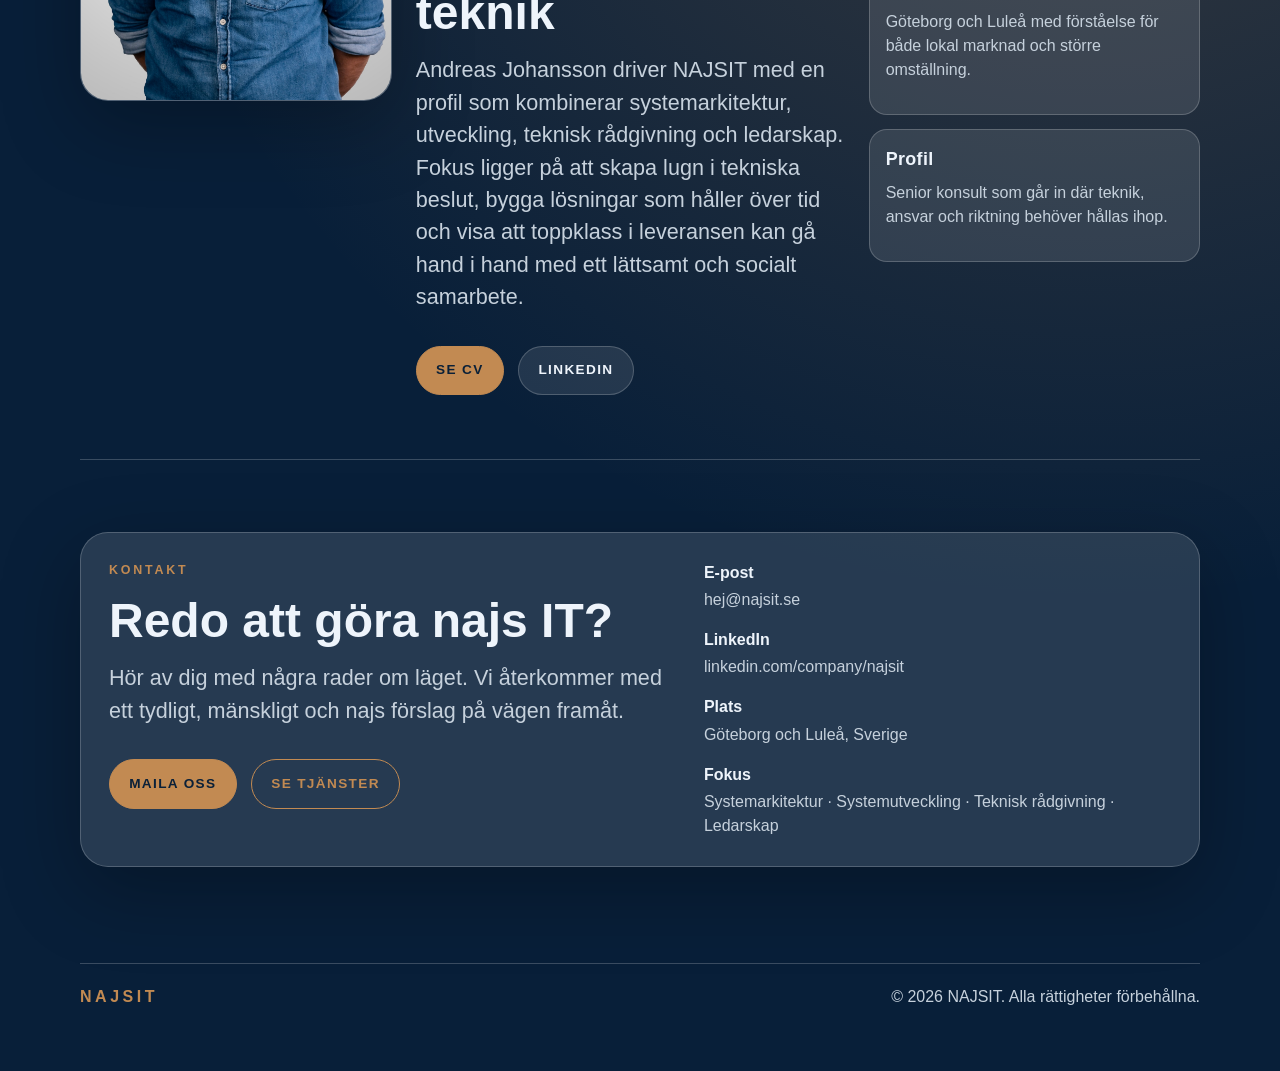
==== commit 646d97a5: "Refine homepage flow and add about page" ====
--- a/index.html
+++ b/index.html
@@ -27,13 +27,13 @@
         </a>
         <div class="nav-actions">
           <nav class="site-nav" aria-label="Sektioner">
+            <a href="om-najsit.html">Om</a>
             <a href="#vadgorvi">Vad gör vi</a>
             <a href="#tjanster">Tjänster</a>
             <a href="#uppdrag">Uppdrag</a>
             <a href="#artiklar">Artiklar</a>
             <a href="#jobb">Jobb</a>
             <a href="#manniskor">Människor</a>
-            <a href="#varden">Värden</a>
             <a href="#kontakt">Kontakt</a>
           </nav>
           <button class="theme-toggle" type="button" data-theme-toggle aria-label="Byt färgtema">Light mode</button>
@@ -87,21 +87,30 @@
 
       <div class="divider container"></div>
 
-      <section class="section container" id="vadgorvi" aria-labelledby="vadgorvi-title">
-        <p class="section-label">Vad vi gör</p>
-        <h2 id="vadgorvi-title">Vi utvecklar och driver teknik som fungerar i praktiken.</h2>
-        <p class="lead narrow">
-          Vi går in som erfarna IT-konsulter i roller som arkitekt, utvecklare, teknisk ledare
-          eller interim chef. Oavsett uppdrag arbetar vi med samma principer: det ska vara najs att
-          samarbeta, lätt att göra rätt och alltid tydligt att kvaliteten står i centrum.
-        </p>
-      </section>
-
-      <div class="divider container"></div>
-
-      <section class="section container" id="tjanster" aria-labelledby="services-title">
-        <p class="section-label">Tjänster</p>
-        <h2 id="services-title">Vi skapar struktur i det som rör sig</h2>
+      <section class="section container section-intro-block" id="vadgorvi" aria-labelledby="vadgorvi-title">
+        <div class="section-intro-panel">
+          <p class="section-label">Vad vi gör</p>
+          <h2 id="vadgorvi-title">Vi utvecklar och driver teknik som fungerar i praktiken.</h2>
+          <p class="lead narrow">
+            NAJSIT går in där teknik, verksamhet och beslut behöver hållas ihop. Vi tar roller inom
+            arkitektur, utveckling, rådgivning och ledarskap, med samma grundsyn i allt vi gör:
+            det ska vara najs att samarbeta och tydligt att kvaliteten står i centrum.
+          </p>
+        </div>
+      </section>
+
+      <div class="divider container"></div>
+
+      <section class="section container section-flow-block" id="tjanster" aria-labelledby="services-title">
+        <div class="section-head">
+          <div>
+            <p class="section-label">Tjänster</p>
+            <h2 id="services-title">Vi skapar struktur i det som rör sig</h2>
+          </div>
+          <p class="section-note">
+            Fyra tjänsteområden som täcker in arkitektur, utveckling, rådgivning och ledarskap.
+          </p>
+        </div>
         <div class="cards">
           <a class="service-card-link" href="tjanster.html#systemarkitektur">
             <article class="card service-card">
@@ -132,13 +141,17 @@
 
       <div class="divider container"></div>
 
-      <section class="section container" id="uppdrag" aria-labelledby="assignments-title">
-        <p class="section-label">Uppdrag</p>
-        <h2 id="assignments-title">Utvalda case där NAJSITs sätt att arbeta märks tydligt</h2>
-        <p class="lead narrow">
-          Från produktägarskap och affärsarkitektur till systemutveckling, teamledning och bolagsbyggande.
-          Här är några exempel på uppdrag som visar hur NAJSIT levererar med tydlighet, lätthet och toppklass i kvaliteten.
-        </p>
+      <section class="section container section-editorial-block" id="uppdrag" aria-labelledby="assignments-title">
+        <div class="section-head">
+          <div>
+            <p class="section-label">Uppdrag</p>
+            <h2 id="assignments-title">Utvalda case där NAJSITs sätt att arbeta märks tydligt</h2>
+          </div>
+          <p class="section-note section-note-wide">
+            Från produktägarskap och affärsarkitektur till systemutveckling, teamledning och bolagsbyggande.
+            Här är några exempel på uppdrag som visar hur NAJSIT levererar med tydlighet, lätthet och toppklass i kvaliteten.
+          </p>
+        </div>
         <div class="assignment-strip">
           <a class="service-card-link assignment-link assignment-link-wide" href="uppdrag.html#stegra">
             <article class="assignment-card assignment-card-home assignment-card-featured">
@@ -219,16 +232,20 @@
       <div class="divider container"></div>
 
       <section
-        class="section container"
+        class="section container section-editorial-block"
         id="artiklar"
         aria-labelledby="articles-title"
       >
-        <p class="section-label">Artiklar</p>
-        <h2 id="articles-title">Tankar från NAJSIT</h2>
-        <p class="lead narrow">
-          Här publicerar NAJSIT egna artiklar om teknik, ledarskap, arkitektur och varför det går
-          att kombinera lättsamma samarbeten med kompromisslös kvalitet.
-        </p>
+        <div class="section-head">
+          <div>
+            <p class="section-label">Artiklar</p>
+            <h2 id="articles-title">Tankar från NAJSIT</h2>
+          </div>
+          <p class="section-note section-note-wide">
+            Här publicerar NAJSIT egna artiklar om teknik, ledarskap, arkitektur och varför det går
+            att kombinera lättsamma samarbeten med kompromisslös kvalitet.
+          </p>
+        </div>
         <div class="article-showcase">
           <a class="news-card-link article-feature-link" href="artikel-arbetsgivare.html">
             <article class="card news-card article-feature">
@@ -280,7 +297,7 @@
 
       <div class="divider container"></div>
 
-      <section class="section container" id="jobb" aria-labelledby="jobs-title">
+      <section class="section container section-spotlight-block" id="jobb" aria-labelledby="jobs-title">
         <div class="job-panel">
           <div class="job-panel-copy">
             <p class="section-label">Jobb</p>
@@ -322,27 +339,7 @@
 
       <div class="divider container"></div>
 
-      <section class="section container" id="varden" aria-labelledby="values-title">
-        <p class="section-label">Värden</p>
-        <h2 id="values-title">Kvalitet med mänsklighet</h2>
-        <p class="lead narrow">
-          NAJSIT handlar om mer än teknik. Det handlar om att göra avancerat arbete på ett sätt som
-          känns mänskligt, socialt, lättsamt och samtidigt professionellt hela vägen.
-        </p>
-        <div class="values">
-          <div class="pill">Kunnighet</div>
-          <div class="pill">Najs</div>
-          <div class="pill">Professionalism</div>
-          <div class="pill">Stolthet</div>
-          <div class="pill">Ödmjukhet</div>
-          <div class="pill">Vänlighet</div>
-          <div class="pill">Tydlighet</div>
-        </div>
-      </section>
-
-      <div class="divider container"></div>
-
-      <section class="section container" id="manniskor" aria-labelledby="andreas-title">
+      <section class="section container section-profile-block" id="manniskor" aria-labelledby="andreas-title">
         <div class="profile-panel">
           <div class="profile-image-wrap">
             <img
@@ -357,13 +354,9 @@
             <h2 id="andreas-title">Erfaren teknikkonsult som tror att det ska vara najs att bygga riktigt bra teknik</h2>
             <p class="lead narrow">
               Andreas Johansson driver NAJSIT med en profil som kombinerar systemarkitektur,
-              utveckling, teknisk rådgivning och ledarskap. Han arbetar i skärningspunkten mellan
-              teknik och verksamhet, där komplexa miljöer behöver bli tydligare, mer hållbara och
-              enklare att leverera i utan att tappa fart, kvalitet eller arbetsglädje.
-            </p>
-            <p class="lead narrow">
-              Fokus ligger på att skapa lugn i tekniska beslut, bygga lösningar som håller över tid
-              och visa att toppklass i leveransen kan gå hand i hand med ett lättsamt och socialt samarbete.
+              utveckling, teknisk rådgivning och ledarskap. Fokus ligger på att skapa lugn i tekniska
+              beslut, bygga lösningar som håller över tid och visa att toppklass i leveransen kan gå
+              hand i hand med ett lättsamt och socialt samarbete.
             </p>
             <div class="cta-row">
               <a class="button primary" href="cv.html">Se CV</a>
@@ -393,7 +386,7 @@
 
       <div class="divider container"></div>
 
-      <section class="section container" id="kontakt" aria-labelledby="contact-title">
+      <section class="section container section-contact-block" id="kontakt" aria-labelledby="contact-title">
         <div class="contact-panel">
           <div>
             <p class="section-label">Kontakt</p>
@@ -404,7 +397,7 @@
             <div class="cta-row">
               <a
                 class="button primary"
-                href="mailto:andreas.johansson@najsit.se?subject=NAJSIT%20%7C%20Forfragan"
+                href="mailto:hej@najsit.se?subject=NAJSIT%20%7C%20Forfragan"
               >
                 Maila oss
               </a>
@@ -415,7 +408,11 @@
           <ul class="contact-list">
             <li>
               <strong>E-post</strong>
-              <a href="mailto:andreas.johansson@najsit.se">andreas.johansson@najsit.se</a>
+              <a href="mailto:hej@najsit.se">hej@najsit.se</a>
+            </li>
+            <li>
+              <strong>LinkedIn</strong>
+              <a href="https://www.linkedin.com/company/najsit/" target="_blank" rel="noreferrer">linkedin.com/company/najsit</a>
             </li>
             <li>
               <strong>Plats</strong>
--- a/styles.css
+++ b/styles.css
@@ -19,22 +19,22 @@
 }
 
 :root[data-theme="light"] {
-  --bg: #eef2f6;
+  --bg: #edf1f4;
   --bg-soft: #ffffff;
-  --surface: rgba(255, 255, 255, 0.9);
+  --surface: rgba(255, 255, 255, 0.84);
   --surface-strong: rgba(255, 255, 255, 0.96);
-  --text: #12283e;
-  --muted: #516476;
-  --line: rgba(18, 40, 62, 0.14);
+  --text: #14293d;
+  --muted: #556879;
+  --line: rgba(20, 41, 61, 0.12);
   --accent: #b67943;
   --accent-strong: #c9894d;
-  --shadow: 0 20px 60px rgba(17, 24, 39, 0.08);
-  --bg-start: #f8fafc;
-  --bg-glow: rgba(194, 138, 82, 0.16);
-  --bg-soft-glow: rgba(255, 255, 255, 0.8);
-  --header-bg: rgba(248, 250, 252, 0.86);
-  --dot-opacity: 0.08;
-  --secondary-bg: rgba(18, 40, 62, 0.05);
+  --shadow: 0 22px 70px rgba(17, 24, 39, 0.07);
+  --bg-start: #fbfcfd;
+  --bg-glow: rgba(194, 138, 82, 0.18);
+  --bg-soft-glow: rgba(255, 255, 255, 0.92);
+  --header-bg: rgba(251, 252, 253, 0.82);
+  --dot-opacity: 0.05;
+  --secondary-bg: rgba(20, 41, 61, 0.045);
   --primary-text: #fffaf4;
 }
 
@@ -266,6 +266,27 @@
   transform: translateY(-1px);
 }
 
+:root[data-theme="light"] .page-shell::before {
+  background-image:
+    radial-gradient(rgba(20, 41, 61, 0.08) 0.5px, transparent 0.5px);
+}
+
+:root[data-theme="light"] .site-header {
+  box-shadow: 0 10px 30px rgba(17, 24, 39, 0.04);
+}
+
+:root[data-theme="light"] .site-nav a:hover,
+:root[data-theme="light"] .theme-toggle:hover,
+:root[data-theme="light"] .button.secondary:hover {
+  border-color: rgba(20, 41, 61, 0.18);
+  background: rgba(20, 41, 61, 0.07);
+}
+
+:root[data-theme="light"] .theme-toggle,
+:root[data-theme="light"] .button.secondary {
+  color: var(--text);
+}
+
 .hero-panel,
 .card,
 .contact-panel {
@@ -297,6 +318,33 @@
   background: rgba(255, 255, 255, 0.11);
 }
 
+:root[data-theme="light"] .hero-panel,
+:root[data-theme="light"] .card,
+:root[data-theme="light"] .contact-panel,
+:root[data-theme="light"] .archive-item,
+:root[data-theme="light"] .profile-image-wrap,
+:root[data-theme="light"] .cv-hero-image-wrap {
+  background:
+    linear-gradient(180deg, rgba(255, 255, 255, 0.98), rgba(246, 248, 250, 0.96));
+  border-color: rgba(20, 41, 61, 0.1);
+}
+
+:root[data-theme="light"] .metric,
+:root[data-theme="light"] .pill {
+  background: rgba(255, 255, 255, 0.7);
+  border-color: rgba(20, 41, 61, 0.1);
+}
+
+:root[data-theme="light"] .section-intro-panel {
+  background: linear-gradient(90deg, rgba(255, 255, 255, 0.98), rgba(247, 249, 251, 0.82) 72%);
+}
+
+:root[data-theme="light"] .section-spotlight-block::before {
+  background:
+    radial-gradient(circle at right top, rgba(194, 138, 82, 0.15), transparent 36%),
+    linear-gradient(180deg, rgba(255, 255, 255, 0.88), rgba(246, 248, 250, 0.7));
+}
+
 .divider {
   height: 1px;
   background: var(--line);
@@ -304,6 +352,70 @@
 
 .section {
   padding: 4rem 0;
+}
+
+.section-head {
+  display: grid;
+  grid-template-columns: minmax(0, 1fr) minmax(280px, 0.7fr);
+  gap: 1.25rem 2rem;
+  align-items: end;
+  margin-bottom: 1.5rem;
+}
+
+.section-note {
+  margin: 0;
+  color: var(--muted);
+  font-size: 1rem;
+  line-height: 1.7;
+}
+
+.section-note-wide {
+  max-width: 44ch;
+}
+
+.section-intro-block {
+  padding-top: 3.2rem;
+}
+
+.section-intro-panel {
+  max-width: 62rem;
+  padding: 1.6rem 1.75rem 1.7rem;
+  border-left: 3px solid var(--accent);
+  background: linear-gradient(90deg, rgba(255, 255, 255, 0.06), transparent 68%);
+  border-radius: 0 26px 26px 0;
+}
+
+.section-flow-block .cards,
+.section-editorial-block .assignment-strip,
+.section-editorial-block .article-showcase {
+  margin-top: 1.4rem;
+}
+
+.section-spotlight-block {
+  position: relative;
+}
+
+.section-spotlight-block::before {
+  content: "";
+  position: absolute;
+  inset: 2.2rem 0 2.2rem;
+  border-radius: 30px;
+  background:
+    radial-gradient(circle at right top, rgba(194, 138, 82, 0.12), transparent 36%),
+    linear-gradient(180deg, rgba(255, 255, 255, 0.05), rgba(255, 255, 255, 0.02));
+  pointer-events: none;
+}
+
+.section-values-block .values {
+  margin-top: 2rem;
+}
+
+.section-profile-block {
+  padding-top: 4.75rem;
+}
+
+.section-contact-block {
+  padding-top: 4.5rem;
 }
 
 .cards {
@@ -339,6 +451,13 @@
     radial-gradient(circle at right top, rgba(194, 138, 82, 0.16), transparent 34%);
 }
 
+:root[data-theme="light"] .article-feature {
+  background:
+    linear-gradient(180deg, rgba(255, 255, 255, 0.98), rgba(249, 245, 240, 0.94)),
+    radial-gradient(circle at right top, rgba(194, 138, 82, 0.22), transparent 34%);
+  border-color: rgba(182, 121, 67, 0.22);
+}
+
 .article-feature h3 {
   margin-bottom: 0.8rem;
   font-size: clamp(1.8rem, 4vw, 2.8rem);
@@ -376,6 +495,10 @@
   border-top: 1px solid var(--line);
 }
 
+:root[data-theme="light"] .article-mini {
+  border-top-color: rgba(20, 41, 61, 0.1);
+}
+
 .article-mini:first-child {
   border-top: 0;
   padding-top: 0.2rem;
@@ -400,6 +523,12 @@
   border: 1px solid var(--line);
   background: linear-gradient(180deg, rgba(255, 255, 255, 0.06), rgba(255, 255, 255, 0.02));
   box-shadow: var(--shadow);
+}
+
+:root[data-theme="light"] .assignment-card {
+  background:
+    linear-gradient(180deg, rgba(255, 255, 255, 0.98), rgba(245, 247, 249, 0.95));
+  border-color: rgba(20, 41, 61, 0.1);
 }
 
 .assignment-strip {
@@ -497,6 +626,14 @@
   color: var(--text);
 }
 
+:root[data-theme="light"] .assignment-tab {
+  background: rgba(255, 255, 255, 0.72);
+}
+
+:root[data-theme="light"] .assignment-tab:hover {
+  background: rgba(20, 41, 61, 0.07);
+}
+
 .assignment-panels {
   position: relative;
 }
@@ -572,6 +709,18 @@
   font-weight: 700;
   color: var(--text);
   background: rgba(255, 255, 255, 0.11);
+}
+
+:root[data-theme="light"] h1 {
+  text-shadow: none;
+}
+
+:root[data-theme="light"] .footer-inner {
+  color: var(--muted);
+}
+
+:root[data-theme="light"] .footer-brand {
+  color: var(--accent);
 }
 
 .contact-panel {
@@ -842,6 +991,11 @@
     grid-template-columns: 1fr;
   }
 
+  .section-head {
+    grid-template-columns: 1fr;
+    align-items: start;
+  }
+
   .metrics {
     grid-template-columns: 1fr 1fr;
   }
@@ -881,6 +1035,10 @@
 
   .theme-toggle {
     width: 100%;
+  }
+
+  .section-intro-panel {
+    padding: 1.35rem 1.25rem 1.45rem;
   }
 
   .hero {
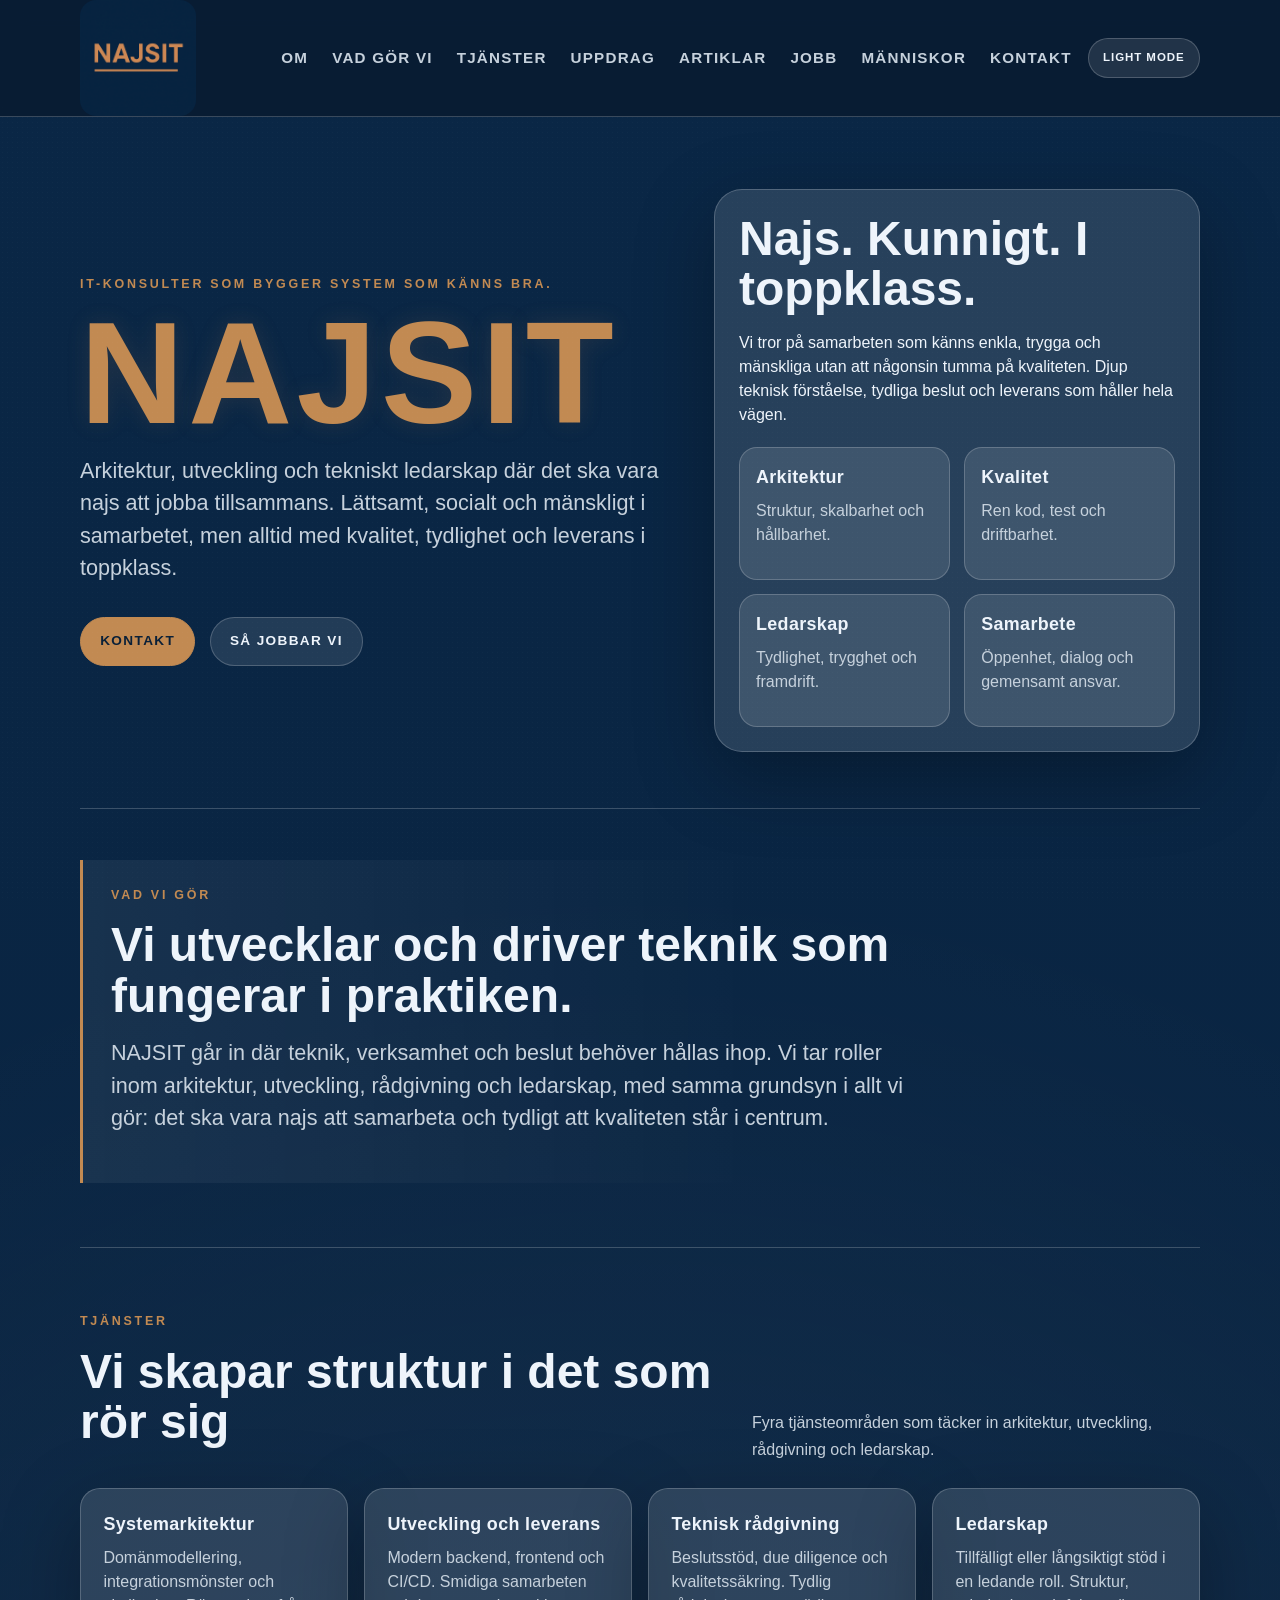
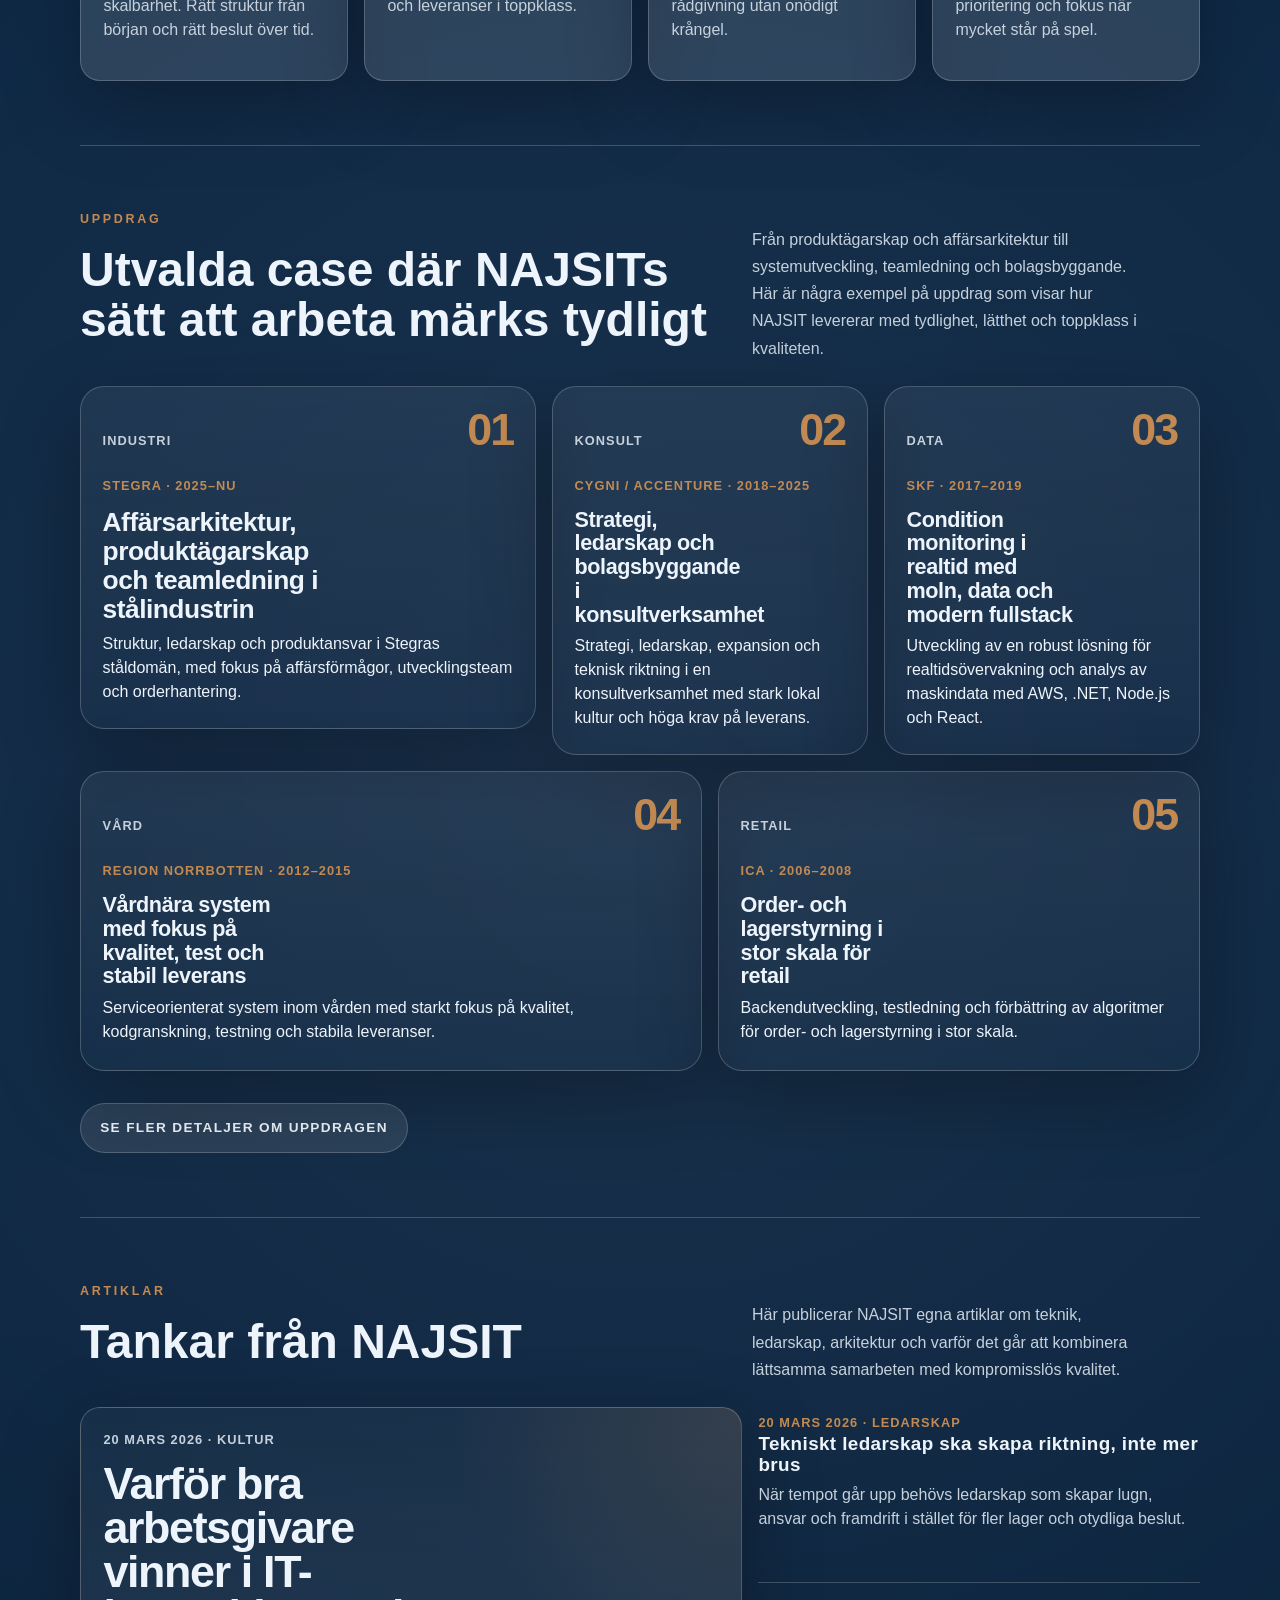
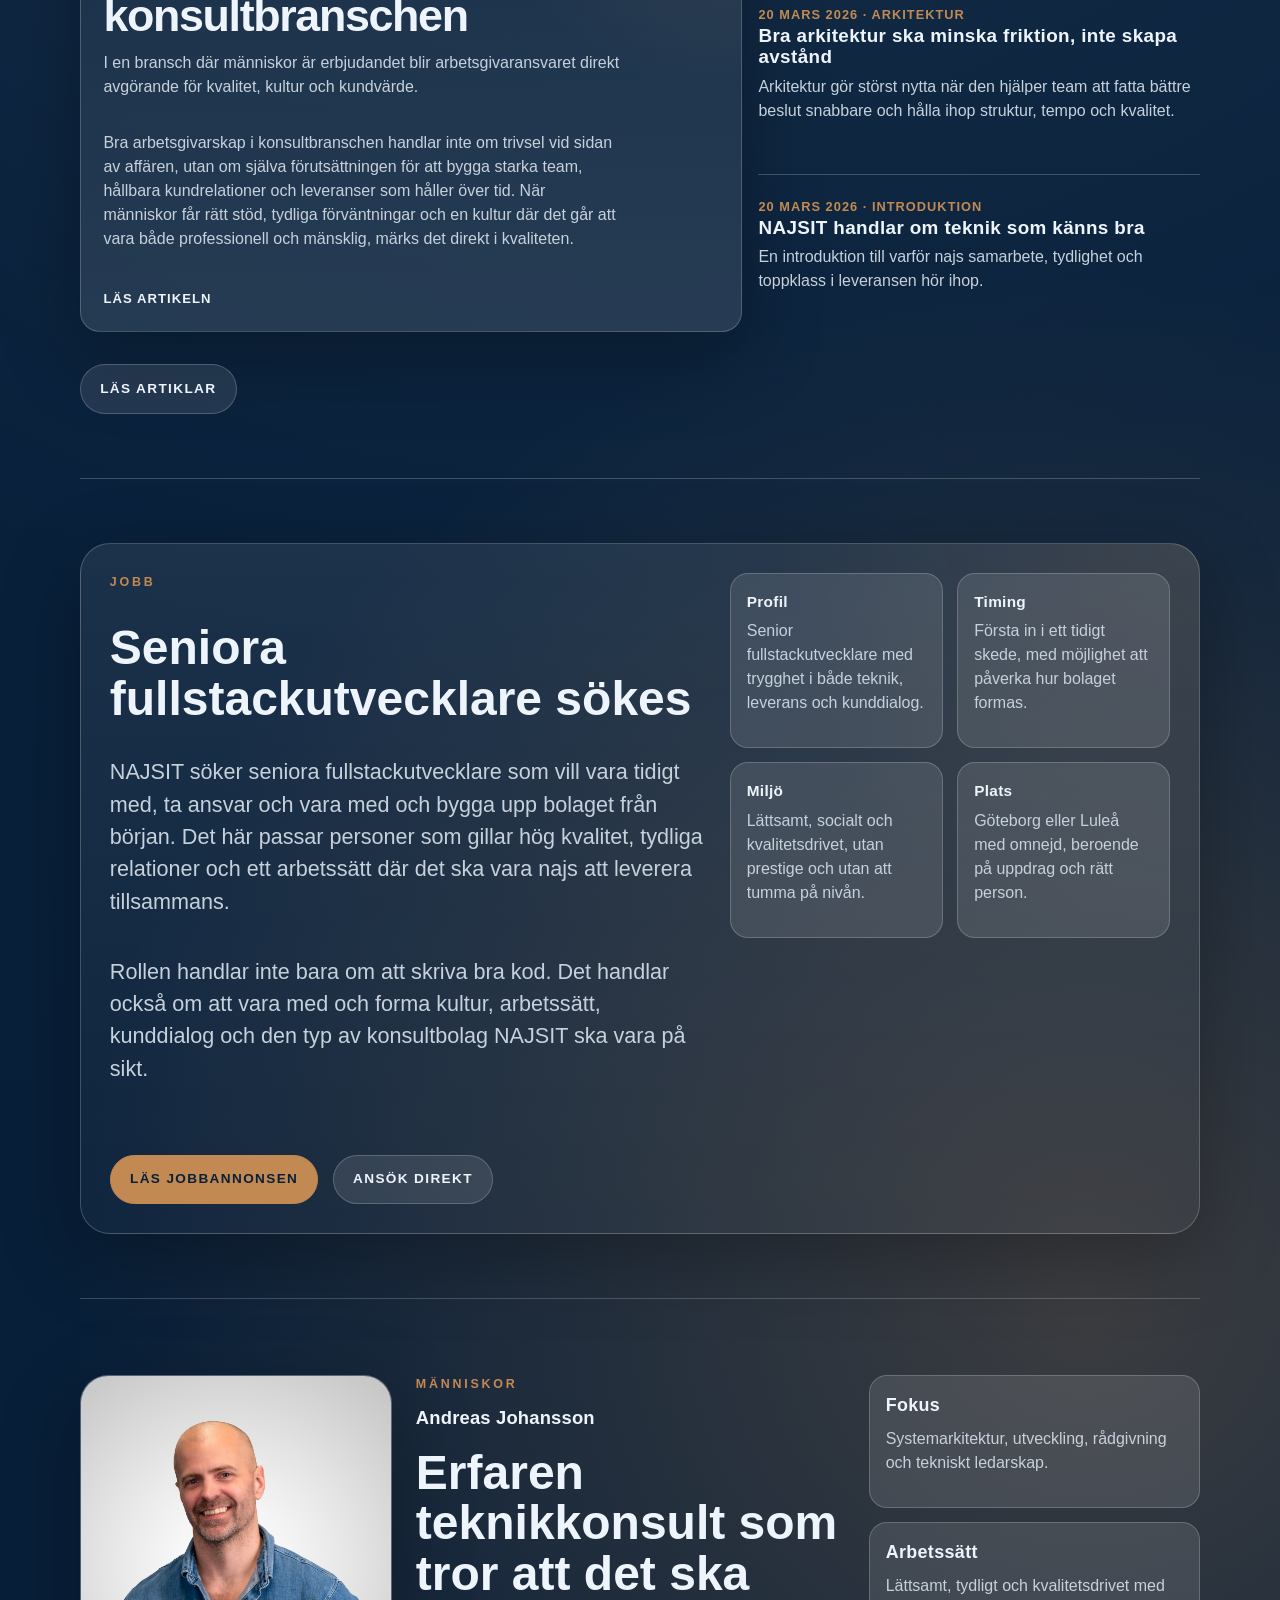
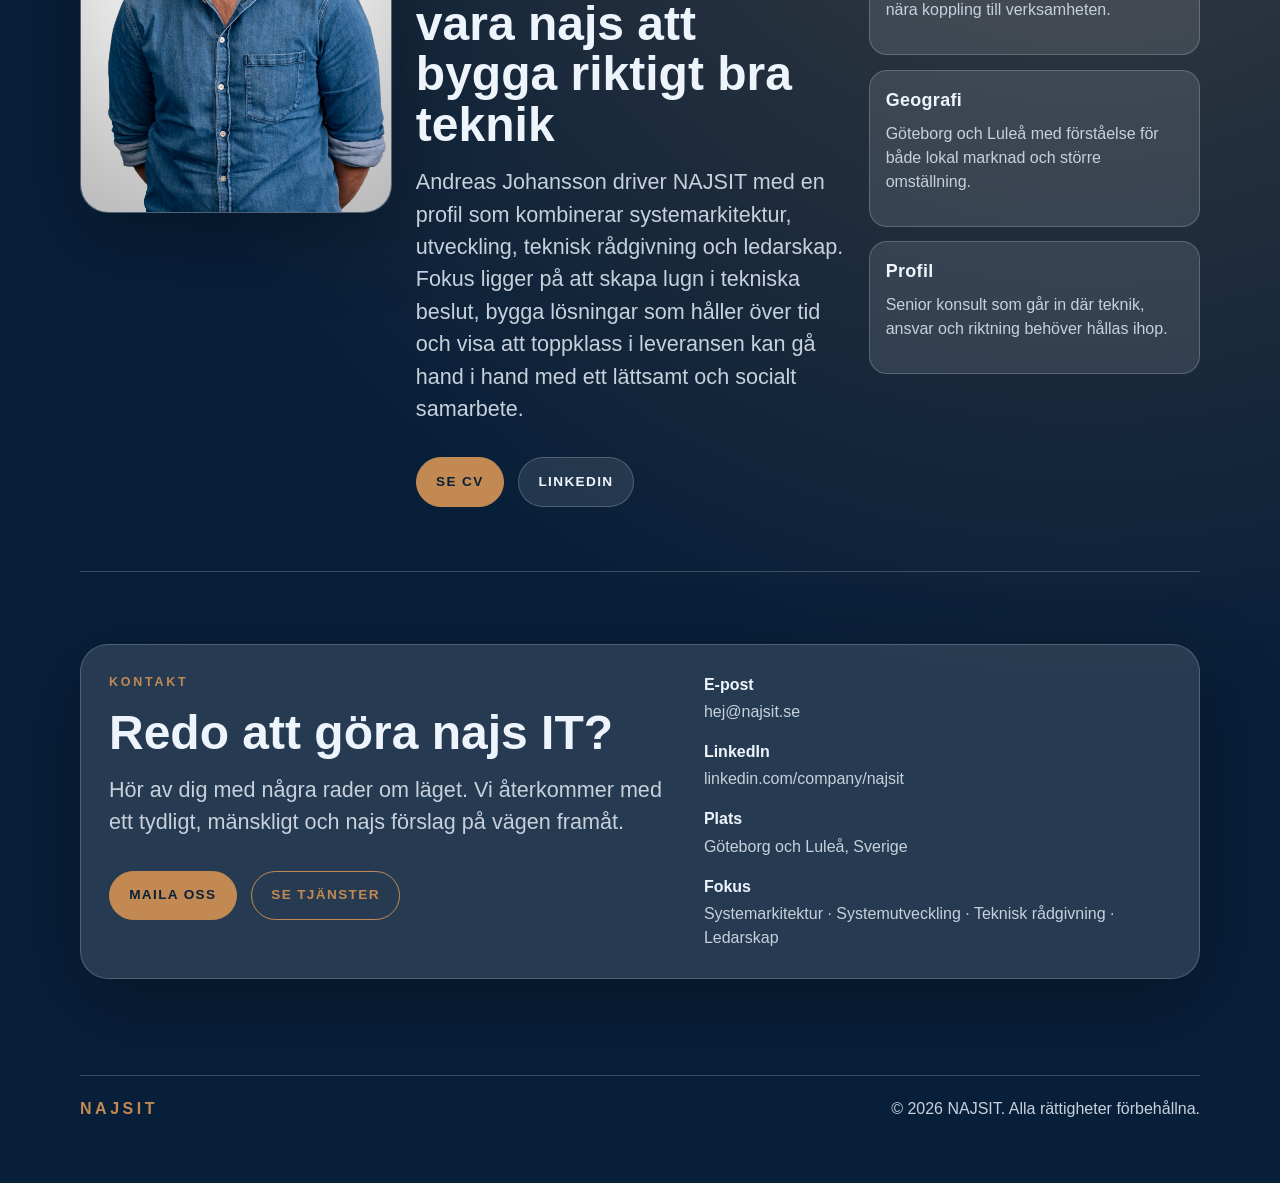
==== commit 123242f4: "Polish homepage layout and navigation" ====
--- a/index.html
+++ b/index.html
@@ -313,23 +313,23 @@
             </p>
             <div class="cta-row">
               <a class="button primary" href="jobb.html">Läs jobbannonsen</a>
-              <a class="button secondary" href="mailto:andreas.johansson@najsit.se?subject=Ansokan%20NAJSIT">Ansök direkt</a>
+              <a class="button secondary" href="mailto:hej@najsit.se?subject=Ansokan%20NAJSIT">Ansök direkt</a>
             </div>
           </div>
           <div class="job-panel-facts">
-            <div class="metric">
+            <div class="metric job-metric">
               <h3>Profil</h3>
               <p>Senior fullstackutvecklare med trygghet i både teknik, leverans och kunddialog.</p>
             </div>
-            <div class="metric">
+            <div class="metric job-metric">
               <h3>Timing</h3>
               <p>Första in i ett tidigt skede, med möjlighet att påverka hur bolaget formas.</p>
             </div>
-            <div class="metric">
+            <div class="metric job-metric">
               <h3>Miljö</h3>
               <p>Lättsamt, socialt och kvalitetsdrivet, utan prestige och utan att tumma på nivån.</p>
             </div>
-            <div class="metric">
+            <div class="metric job-metric">
               <h3>Plats</h3>
               <p>Göteborg eller Luleå med omnejd, beroende på uppdrag och rätt person.</p>
             </div>
--- a/styles.css
+++ b/styles.css
@@ -112,6 +112,8 @@
 .nav-actions {
   display: flex;
   align-items: center;
+  justify-content: flex-end;
+  flex: 1 1 auto;
   gap: 1rem;
 }
 
@@ -247,14 +249,14 @@
   display: inline-flex;
   align-items: center;
   justify-content: center;
-  min-height: 44px;
-  padding: 0.75rem 1rem;
+  min-height: 40px;
+  padding: 0.65rem 0.9rem;
   border: 1px solid var(--line);
   border-radius: 999px;
   background: var(--secondary-bg);
   color: var(--text);
   font: inherit;
-  font-size: 0.78rem;
+  font-size: 0.72rem;
   font-weight: 800;
   letter-spacing: 0.08em;
   text-transform: uppercase;
@@ -396,14 +398,7 @@
 }
 
 .section-spotlight-block::before {
-  content: "";
-  position: absolute;
-  inset: 2.2rem 0 2.2rem;
-  border-radius: 30px;
-  background:
-    radial-gradient(circle at right top, rgba(194, 138, 82, 0.12), transparent 36%),
-    linear-gradient(180deg, rgba(255, 255, 255, 0.05), rgba(255, 255, 255, 0.02));
-  pointer-events: none;
+  content: none;
 }
 
 .section-values-block .values {
@@ -736,6 +731,15 @@
   grid-template-columns: 1.15fr 0.85fr;
   gap: 1.5rem;
   align-items: start;
+  position: relative;
+  z-index: 1;
+  padding: 1.8rem;
+  border: 1px solid var(--line);
+  border-radius: 30px;
+  background:
+    linear-gradient(180deg, rgba(255, 255, 255, 0.08), rgba(255, 255, 255, 0.03)),
+    radial-gradient(circle at right top, rgba(194, 138, 82, 0.12), transparent 32%);
+  box-shadow: var(--shadow);
 }
 
 .job-panel-copy,
@@ -745,7 +749,26 @@
 }
 
 .job-panel-facts {
+  display: grid;
+  grid-template-columns: repeat(2, minmax(0, 1fr));
+  gap: 0.9rem;
   align-content: start;
+}
+
+.job-metric {
+  min-height: 100%;
+}
+
+.job-metric h3 {
+  font-size: 0.96rem;
+  margin-bottom: 0.4rem;
+}
+
+:root[data-theme="light"] .job-panel {
+  background:
+    linear-gradient(180deg, rgba(255, 255, 255, 0.98), rgba(248, 244, 239, 0.92)),
+    radial-gradient(circle at right top, rgba(194, 138, 82, 0.18), transparent 32%);
+  border-color: rgba(182, 121, 67, 0.16);
 }
 
 .profile-panel {
@@ -996,6 +1019,19 @@
     align-items: start;
   }
 
+  .site-nav {
+    gap: 0.8rem 1rem;
+    font-size: 0.82rem;
+  }
+
+  .nav-actions {
+    gap: 0.75rem;
+  }
+
+  .job-panel-facts {
+    grid-template-columns: 1fr 1fr;
+  }
+
   .metrics {
     grid-template-columns: 1fr 1fr;
   }
@@ -1029,16 +1065,23 @@
   }
 
   .site-nav {
-    gap: 1rem;
-    font-size: 0.8rem;
+    gap: 0.55rem 0.8rem;
+    font-size: 0.72rem;
   }
 
   .theme-toggle {
-    width: 100%;
+    width: auto;
+    min-height: 36px;
+    padding: 0.55rem 0.8rem;
+    font-size: 0.68rem;
   }
 
   .section-intro-panel {
     padding: 1.35rem 1.25rem 1.45rem;
+  }
+
+  .job-panel-facts {
+    grid-template-columns: 1fr;
   }
 
   .hero {
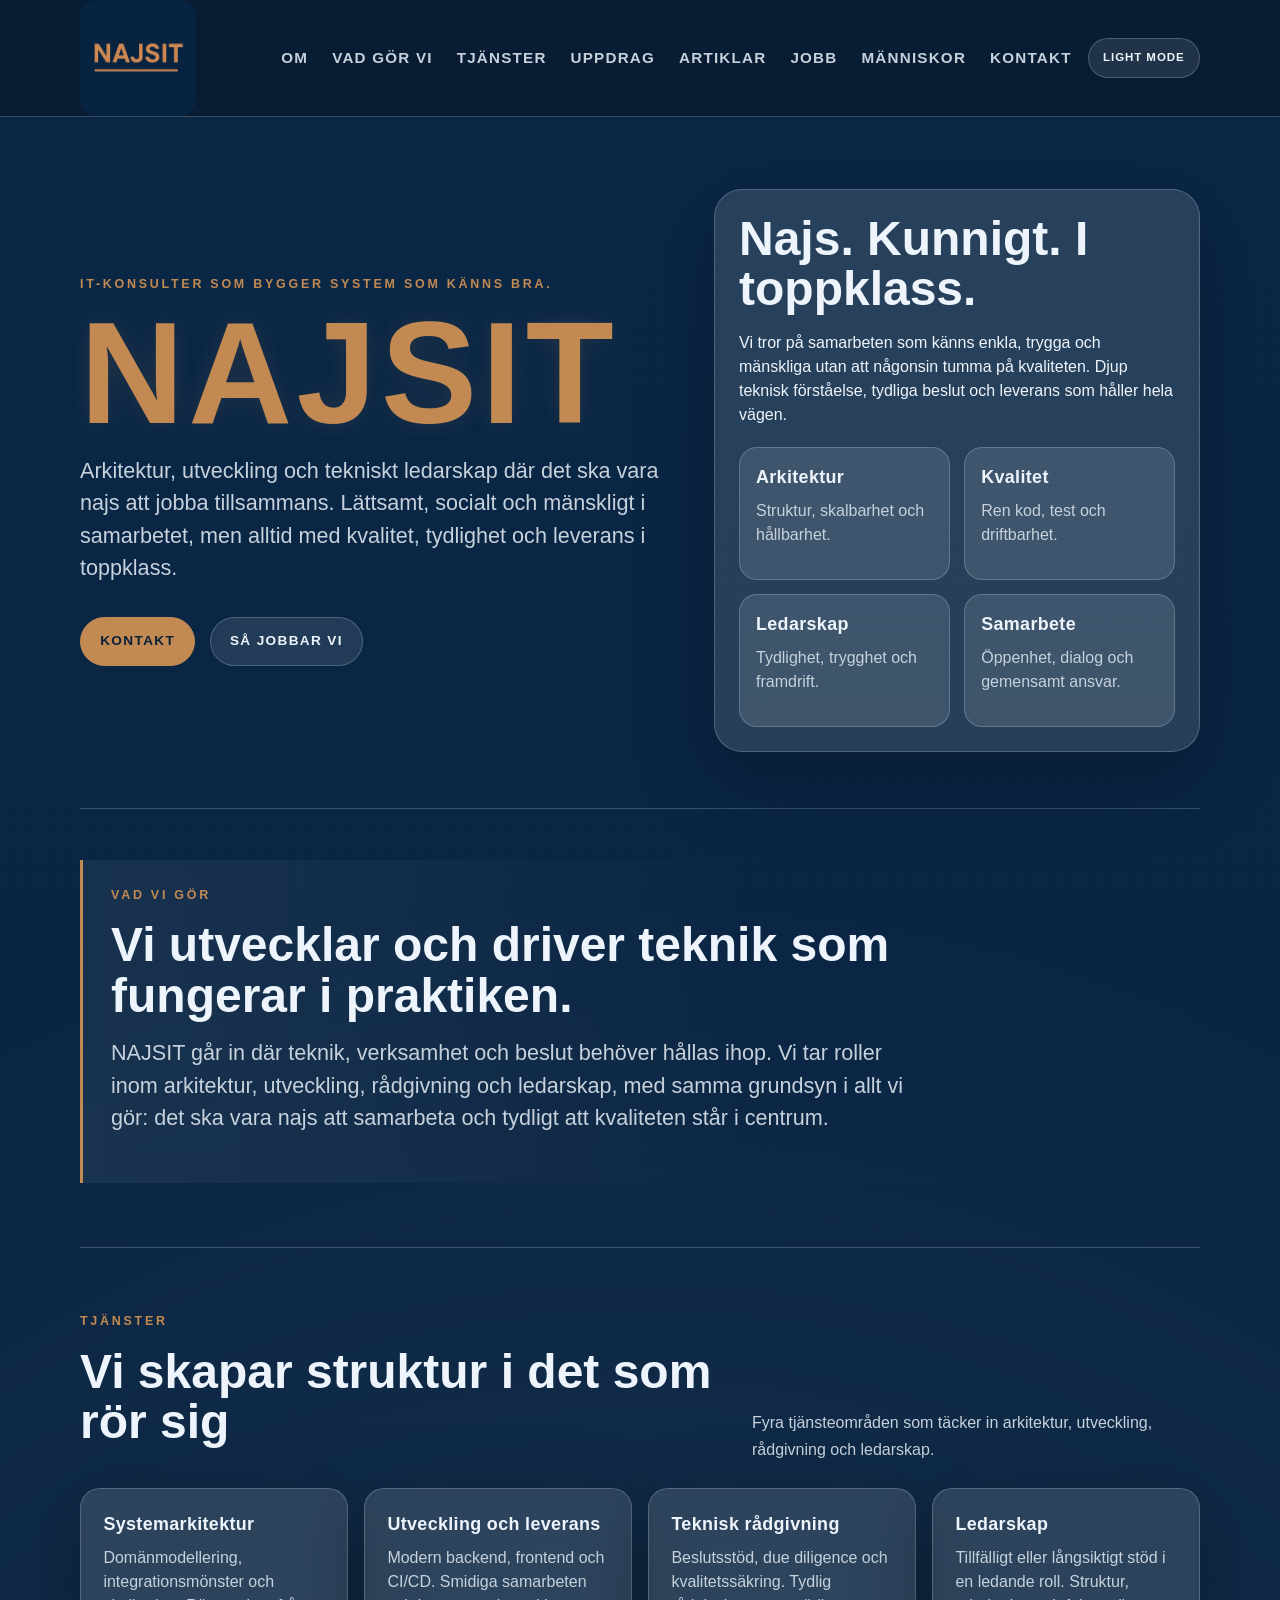
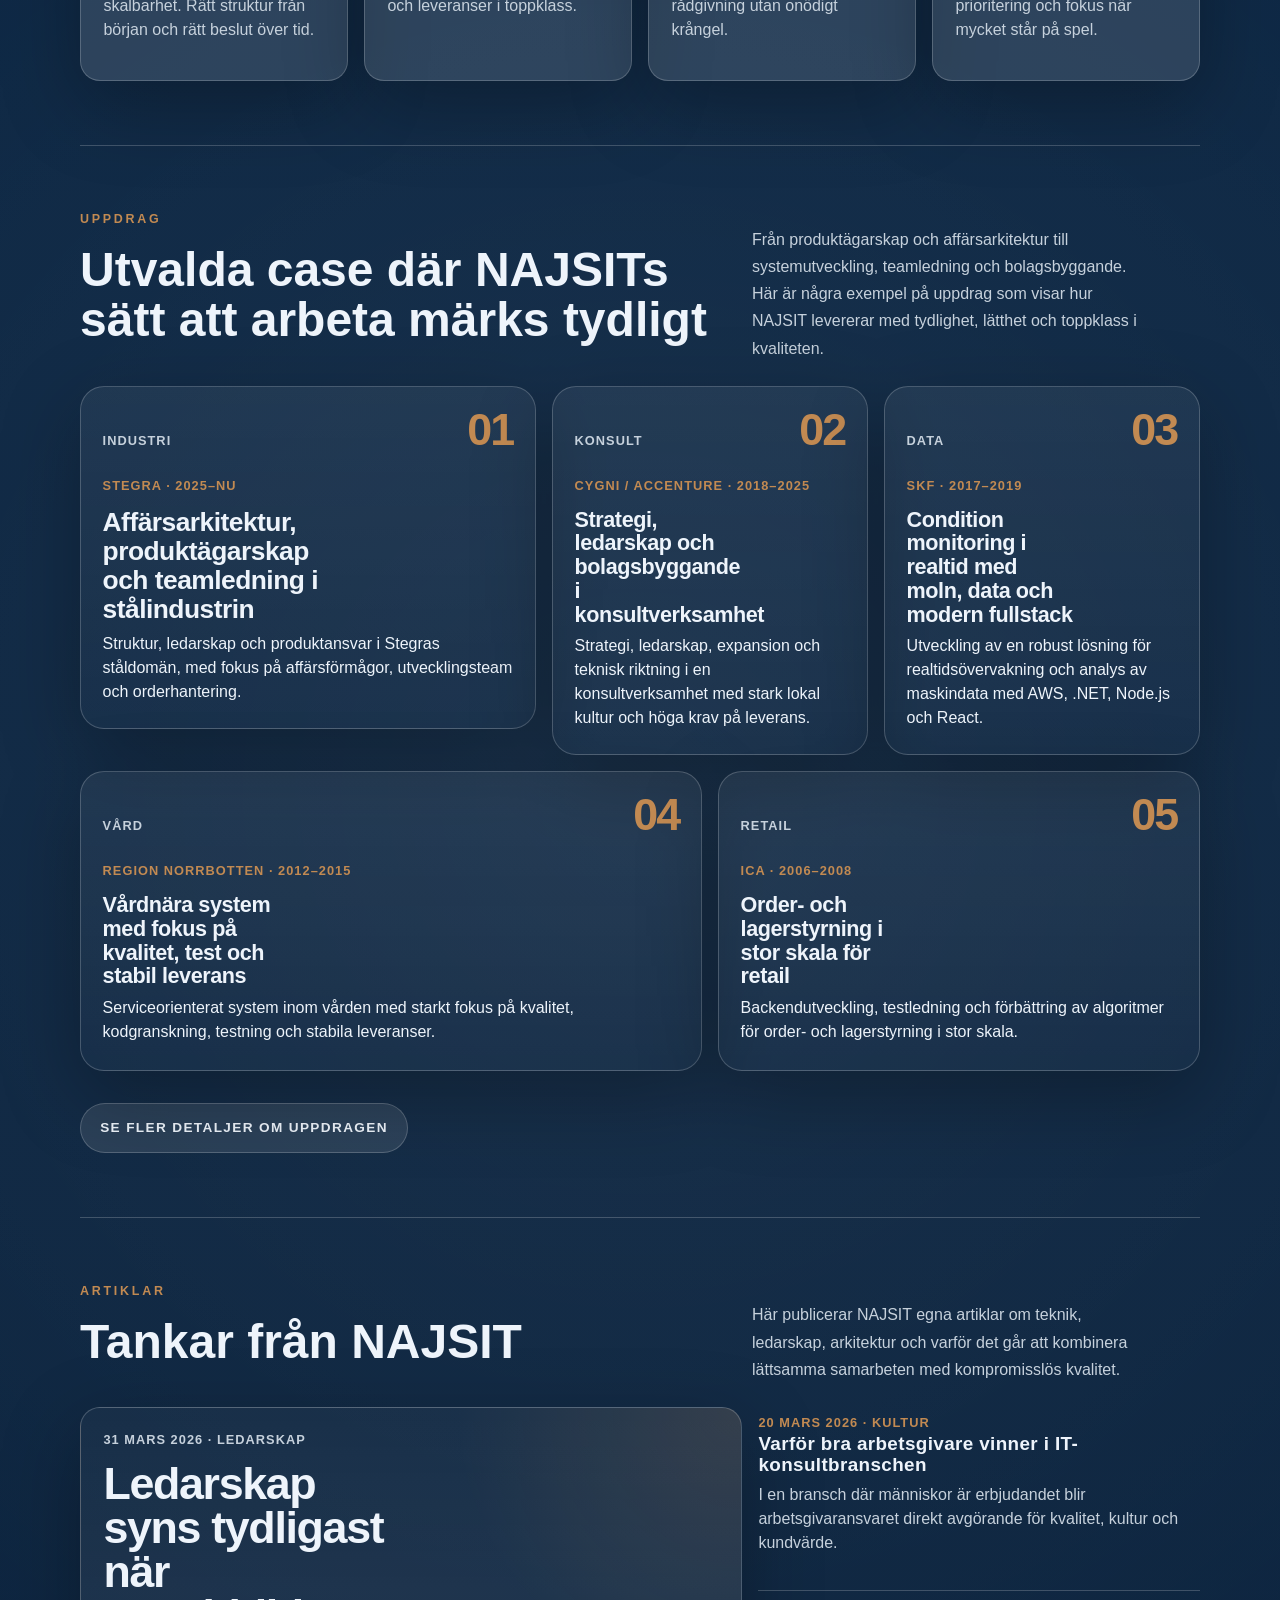
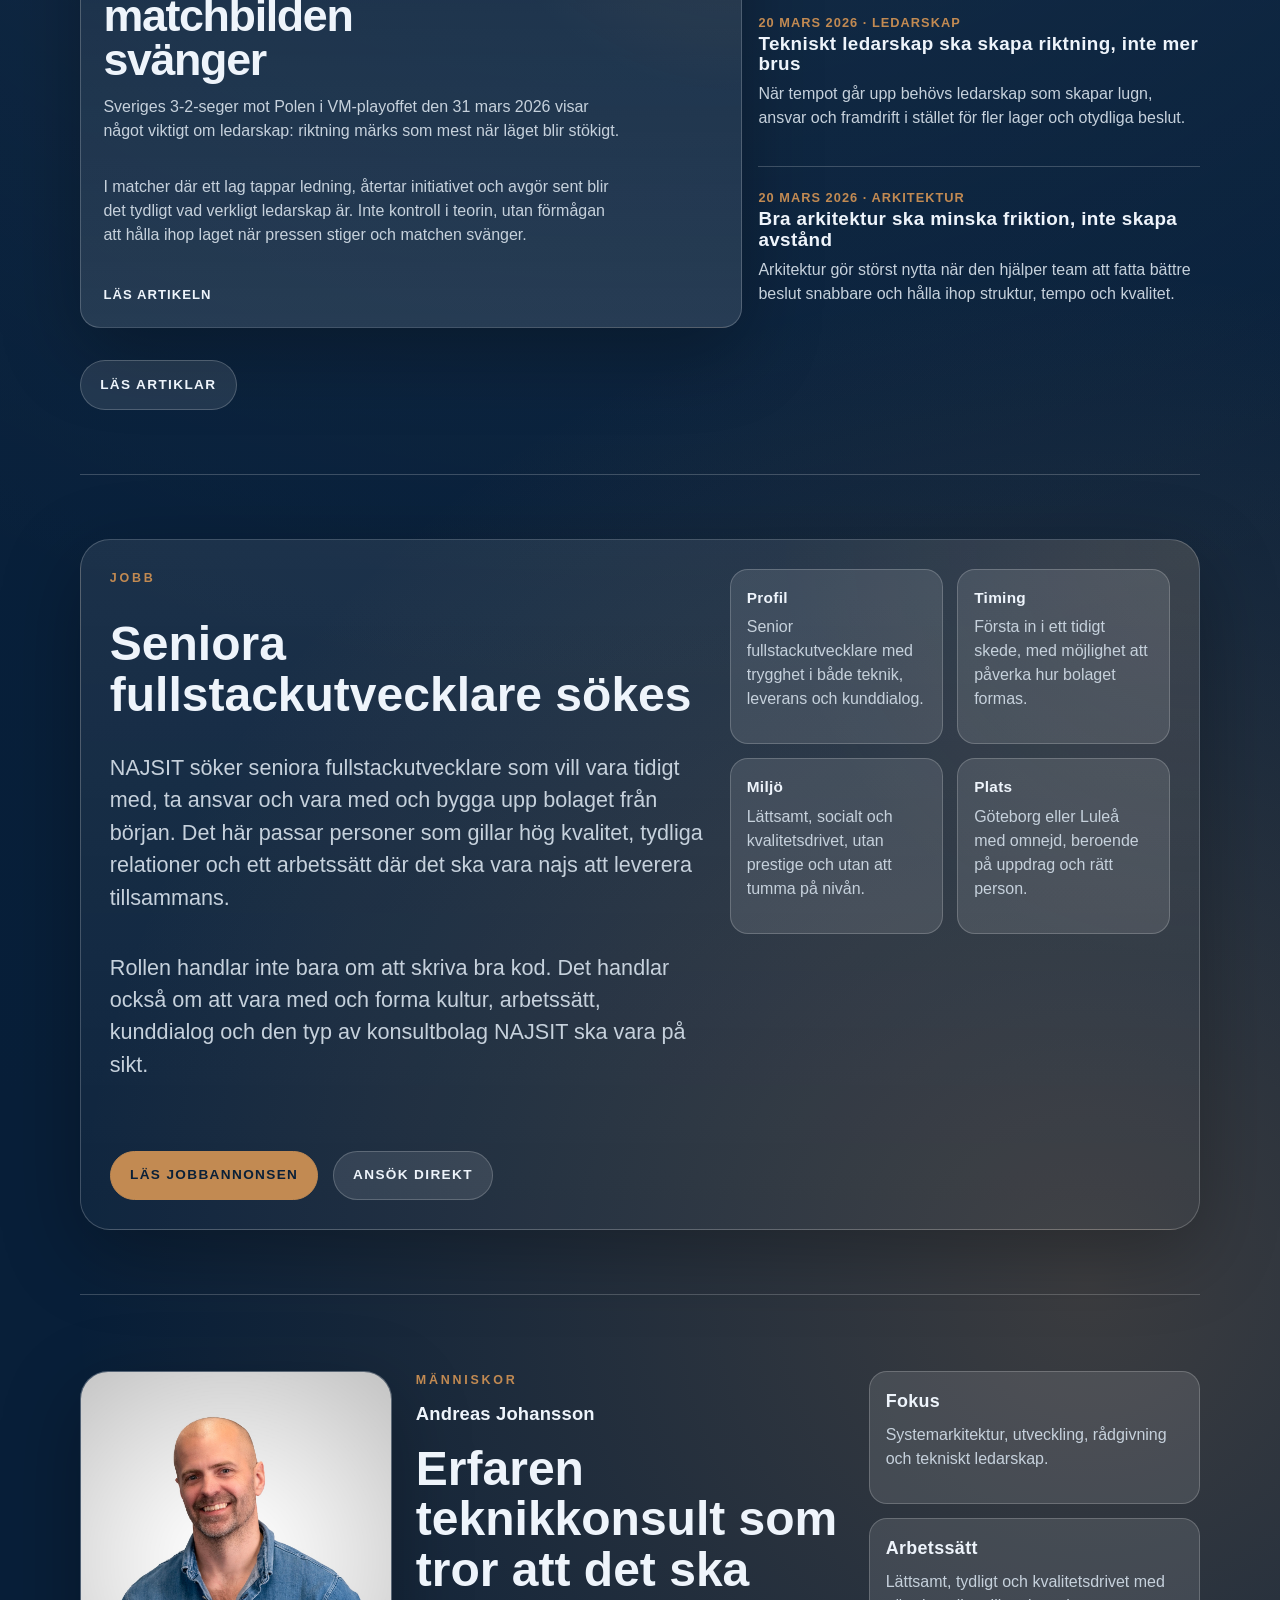
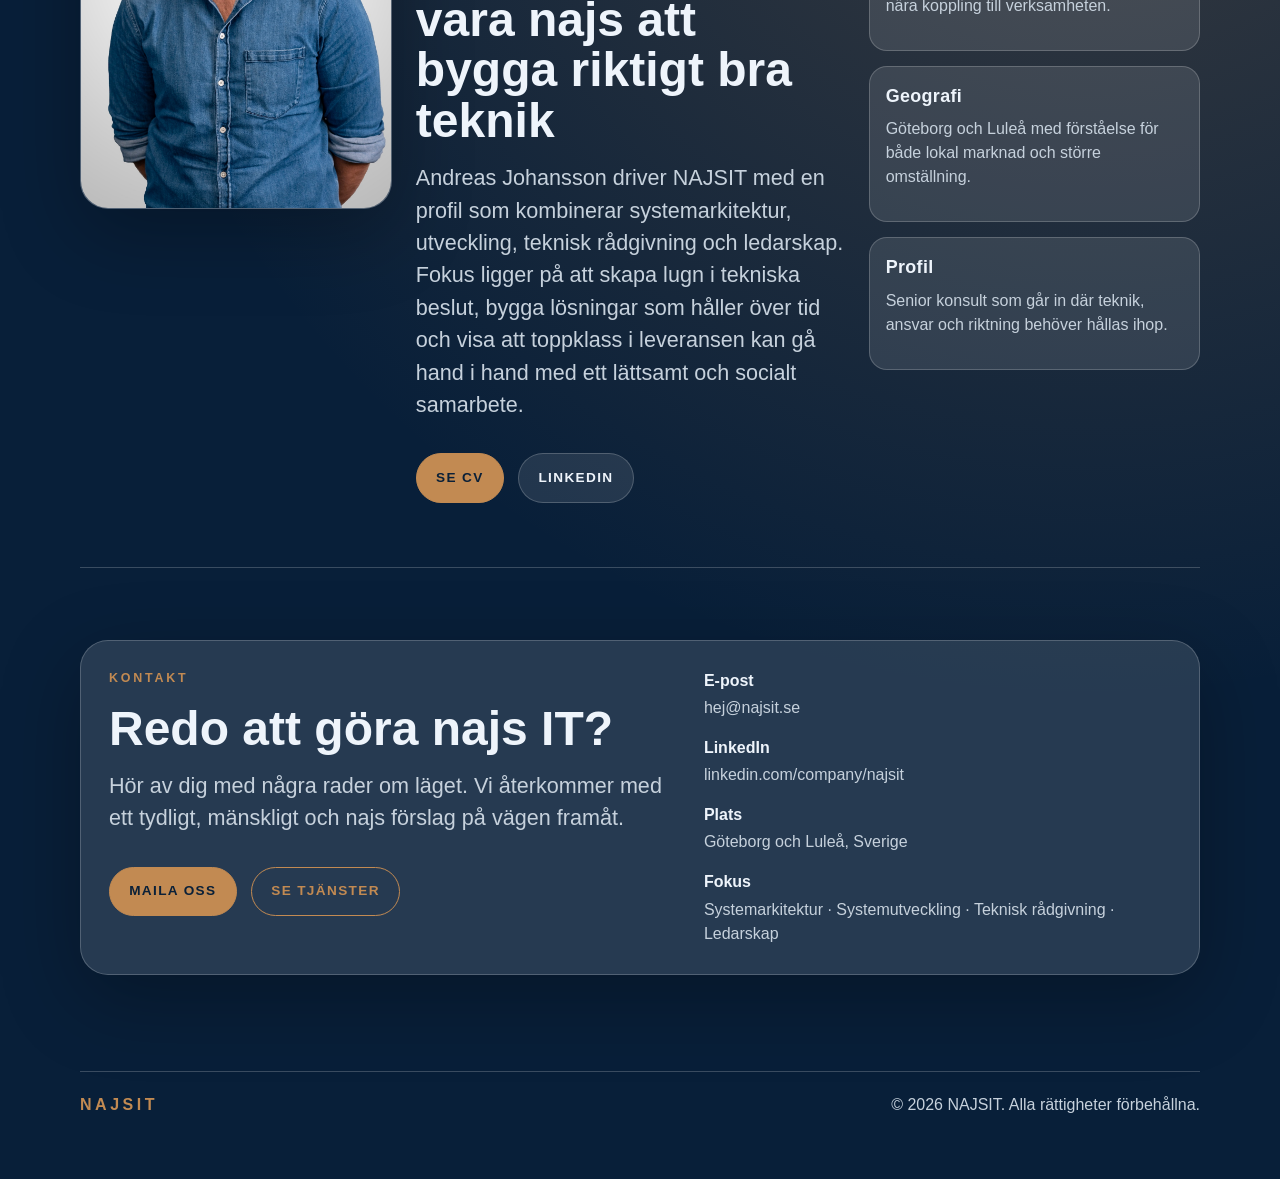
==== commit 950699e8: "Add leadership article tied to Sweden win" ====
--- a/index.html
+++ b/index.html
@@ -247,24 +247,31 @@
           </p>
         </div>
         <div class="article-showcase">
-          <a class="news-card-link article-feature-link" href="artikel-arbetsgivare.html">
+          <a class="news-card-link article-feature-link" href="artikel-ledarskap-fotboll.html">
             <article class="card news-card article-feature">
-              <p class="news-meta">20 mars 2026 · Kultur</p>
+              <p class="news-meta">31 mars 2026 · Ledarskap</p>
+              <h3>Ledarskap syns tydligast när matchbilden svänger</h3>
+              <p>
+                Sveriges 3-2-seger mot Polen i VM-playoffet den 31 mars 2026 visar något viktigt om ledarskap:
+                riktning märks som mest när läget blir stökigt.
+              </p>
+              <p class="article-feature-body">
+                I matcher där ett lag tappar ledning, återtar initiativet och avgör sent blir det tydligt vad
+                verkligt ledarskap är. Inte kontroll i teorin, utan förmågan att hålla ihop laget när pressen stiger
+                och matchen svänger.
+              </p>
+              <span class="article-read-more">Läs artikeln</span>
+            </article>
+          </a>
+          <div class="article-stack" aria-label="Fler artiklar">
+            <a class="article-list-item article-mini" href="artikel-arbetsgivare.html">
+              <span class="news-meta">20 mars 2026 · Kultur</span>
               <h3>Varför bra arbetsgivare vinner i IT-konsultbranschen</h3>
               <p>
-                I en bransch där människor är erbjudandet blir arbetsgivaransvaret direkt avgörande
-                för kvalitet, kultur och kundvärde.
-              </p>
-              <p class="article-feature-body">
-                Bra arbetsgivarskap i konsultbranschen handlar inte om trivsel vid sidan av affären, utan om själva
-                förutsättningen för att bygga starka team, hållbara kundrelationer och leveranser som håller över tid.
-                När människor får rätt stöd, tydliga förväntningar och en kultur där det går att vara både professionell
-                och mänsklig, märks det direkt i kvaliteten.
-              </p>
-              <span class="article-read-more">Läs artikeln</span>
-            </article>
-          </a>
-          <div class="article-stack" aria-label="Fler artiklar">
+                I en bransch där människor är erbjudandet blir arbetsgivaransvaret direkt avgörande för kvalitet,
+                kultur och kundvärde.
+              </p>
+            </a>
             <a class="article-list-item article-mini" href="artikel-tekniskt-ledarskap.html">
               <span class="news-meta">20 mars 2026 · Ledarskap</span>
               <h3>Tekniskt ledarskap ska skapa riktning, inte mer brus</h3>
@@ -279,13 +286,6 @@
               <p>
                 Arkitektur gör störst nytta när den hjälper team att fatta bättre beslut snabbare och
                 hålla ihop struktur, tempo och kvalitet.
-              </p>
-            </a>
-            <a class="article-list-item article-mini" href="artikel-om-najsit.html">
-              <span class="news-meta">20 mars 2026 · Introduktion</span>
-              <h3>NAJSIT handlar om teknik som känns bra</h3>
-              <p>
-                En introduktion till varför najs samarbete, tydlighet och toppklass i leveransen hör ihop.
               </p>
             </a>
           </div>
